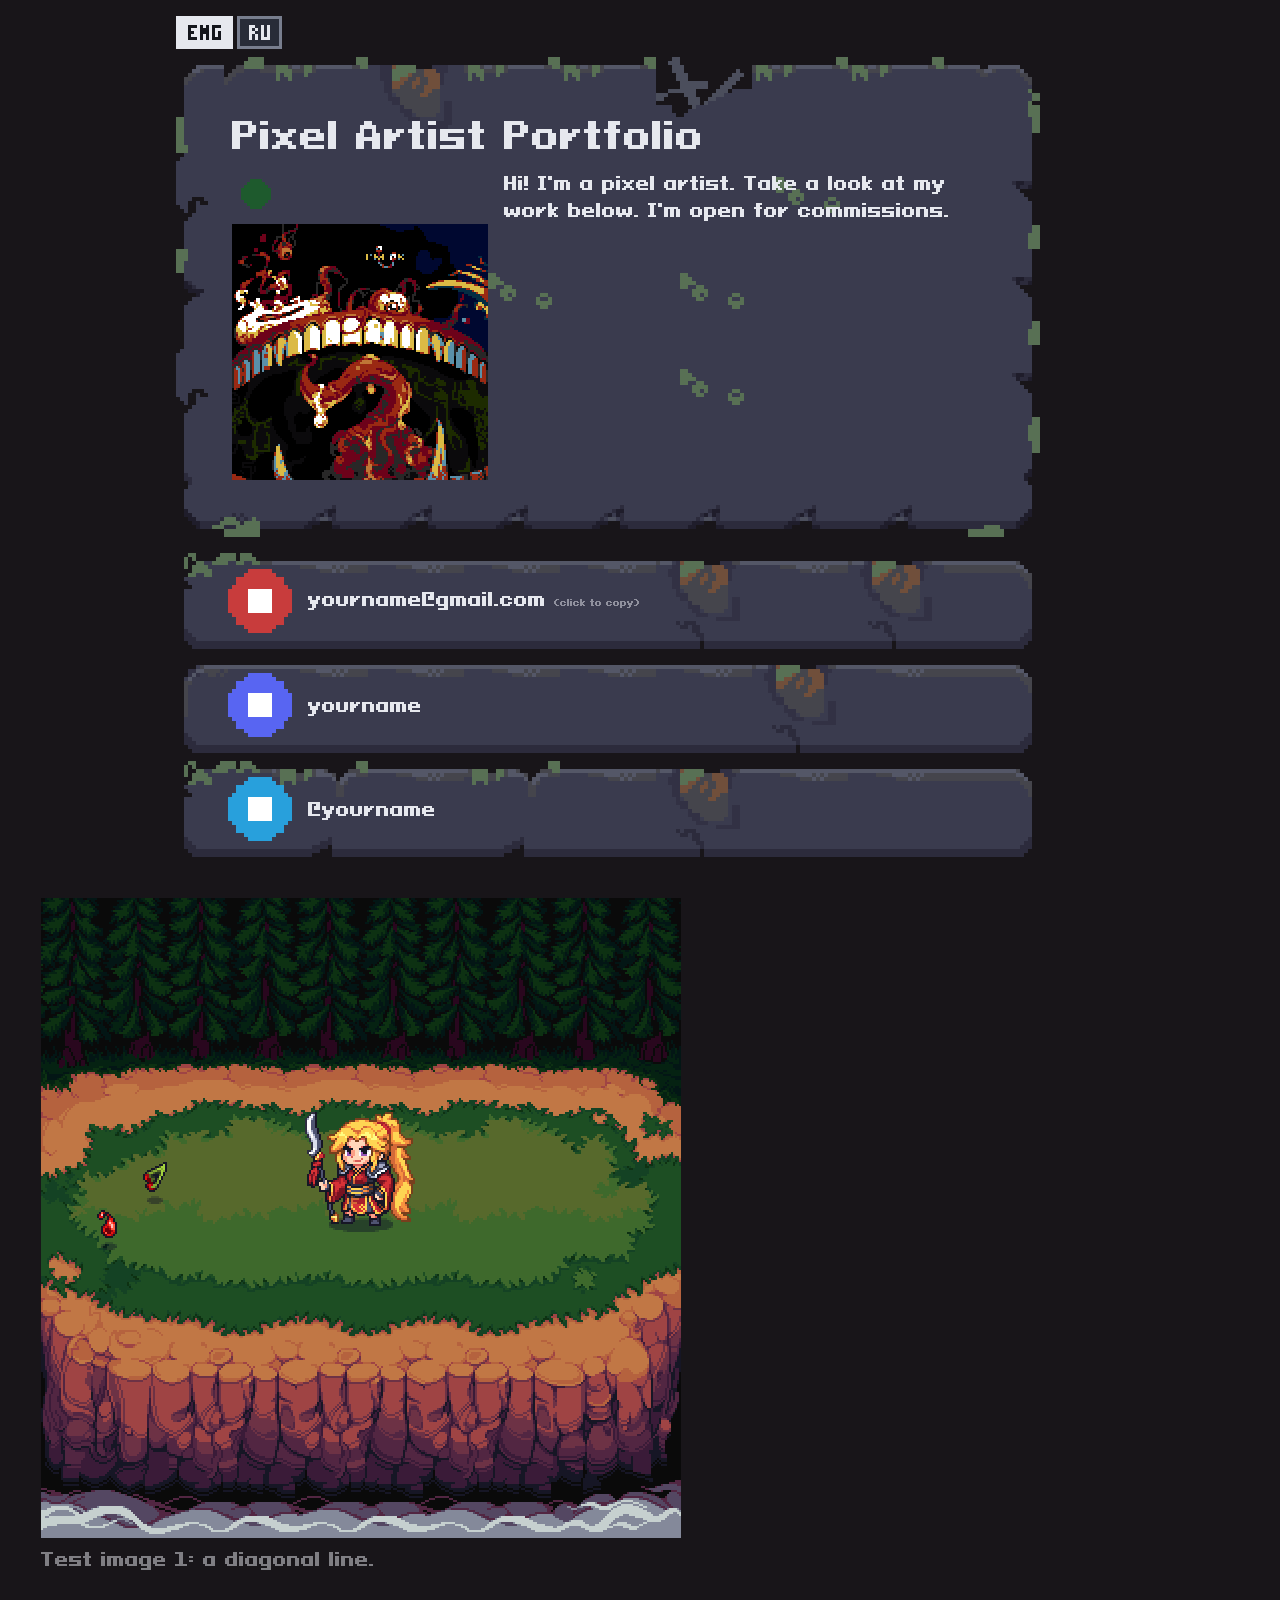
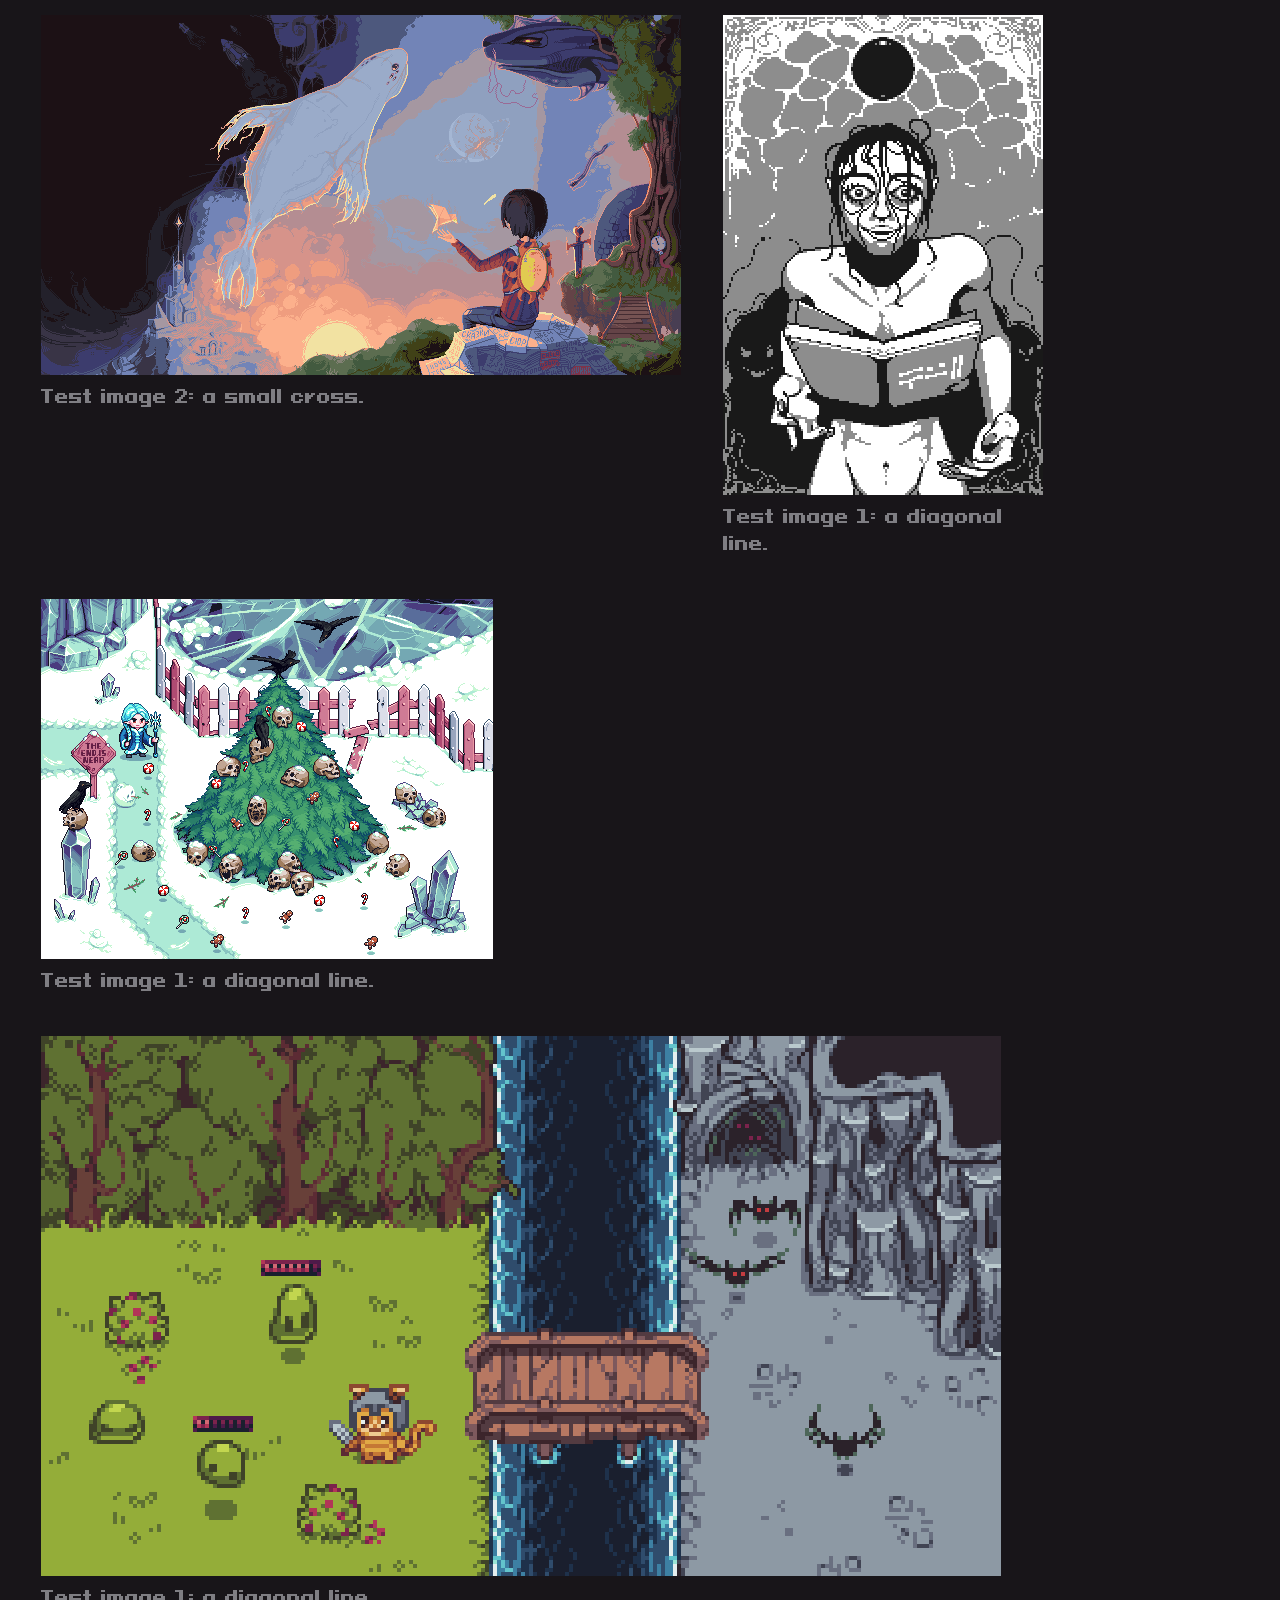
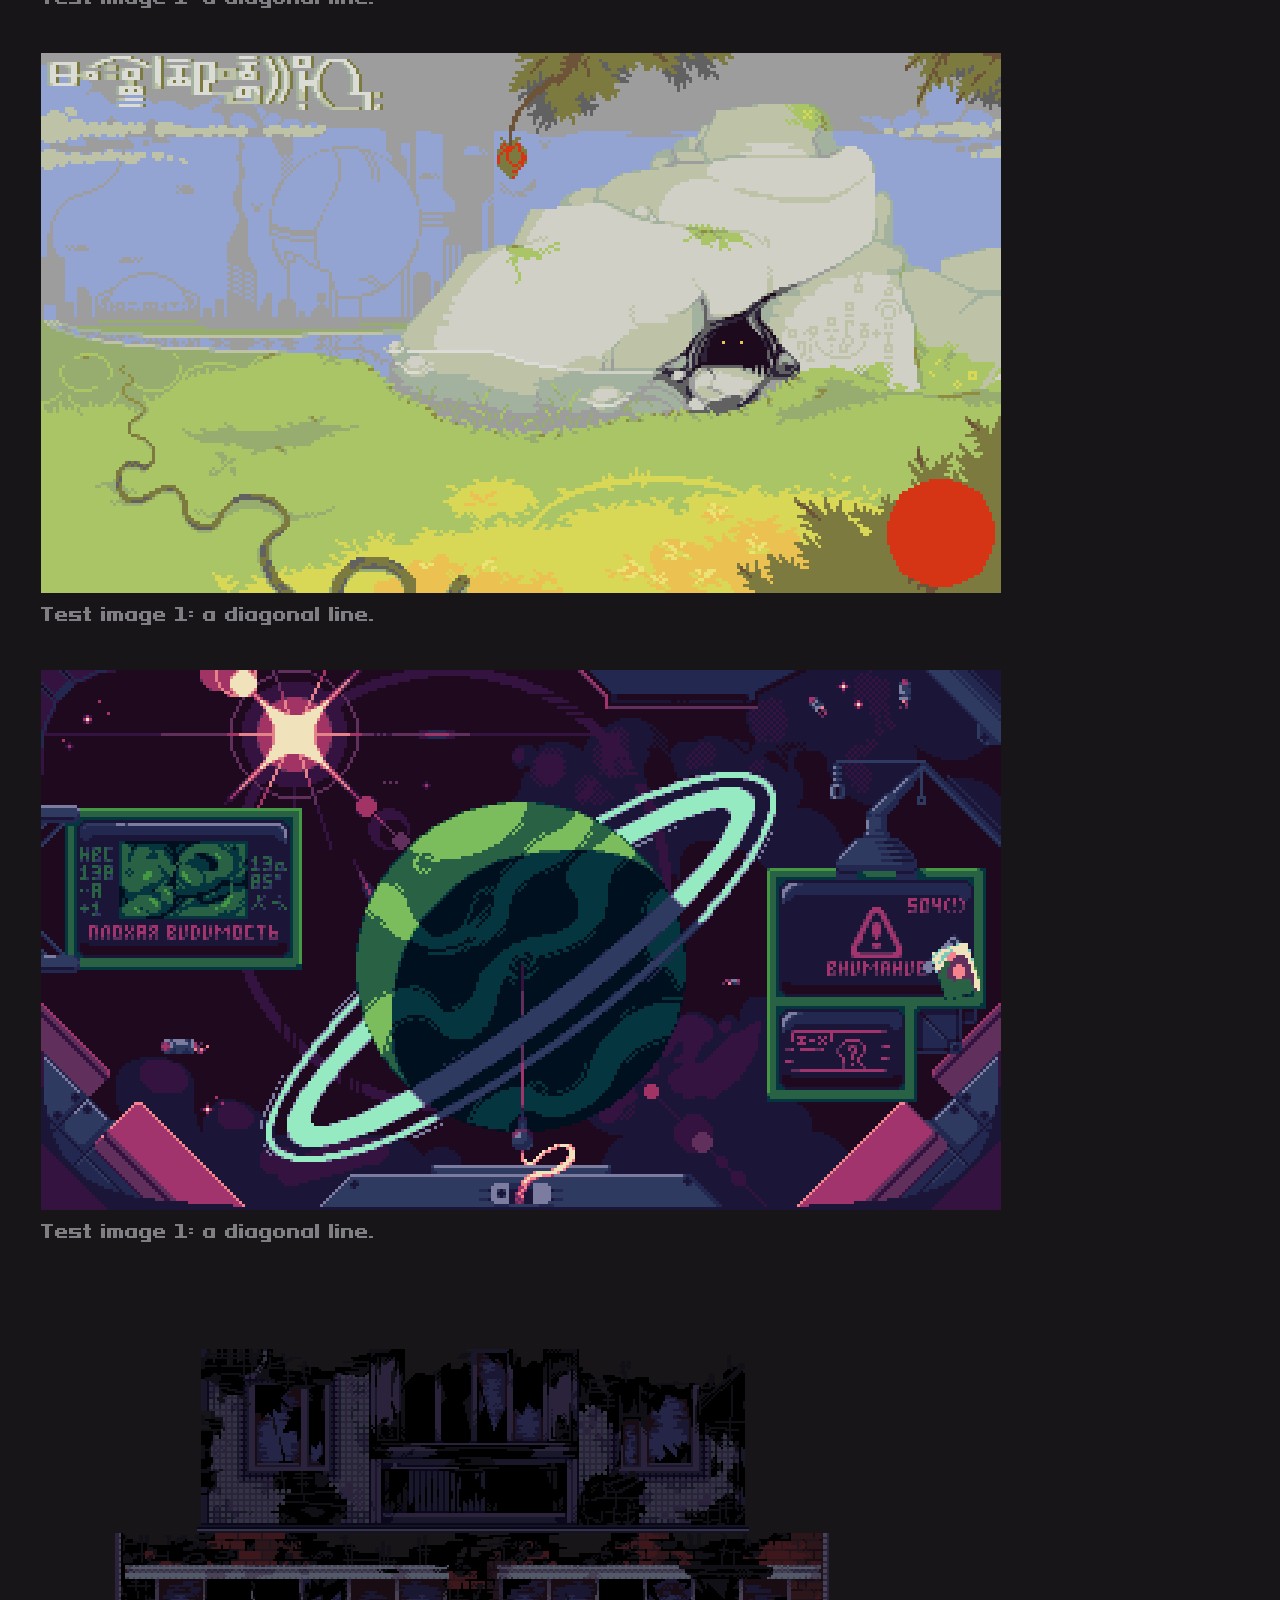
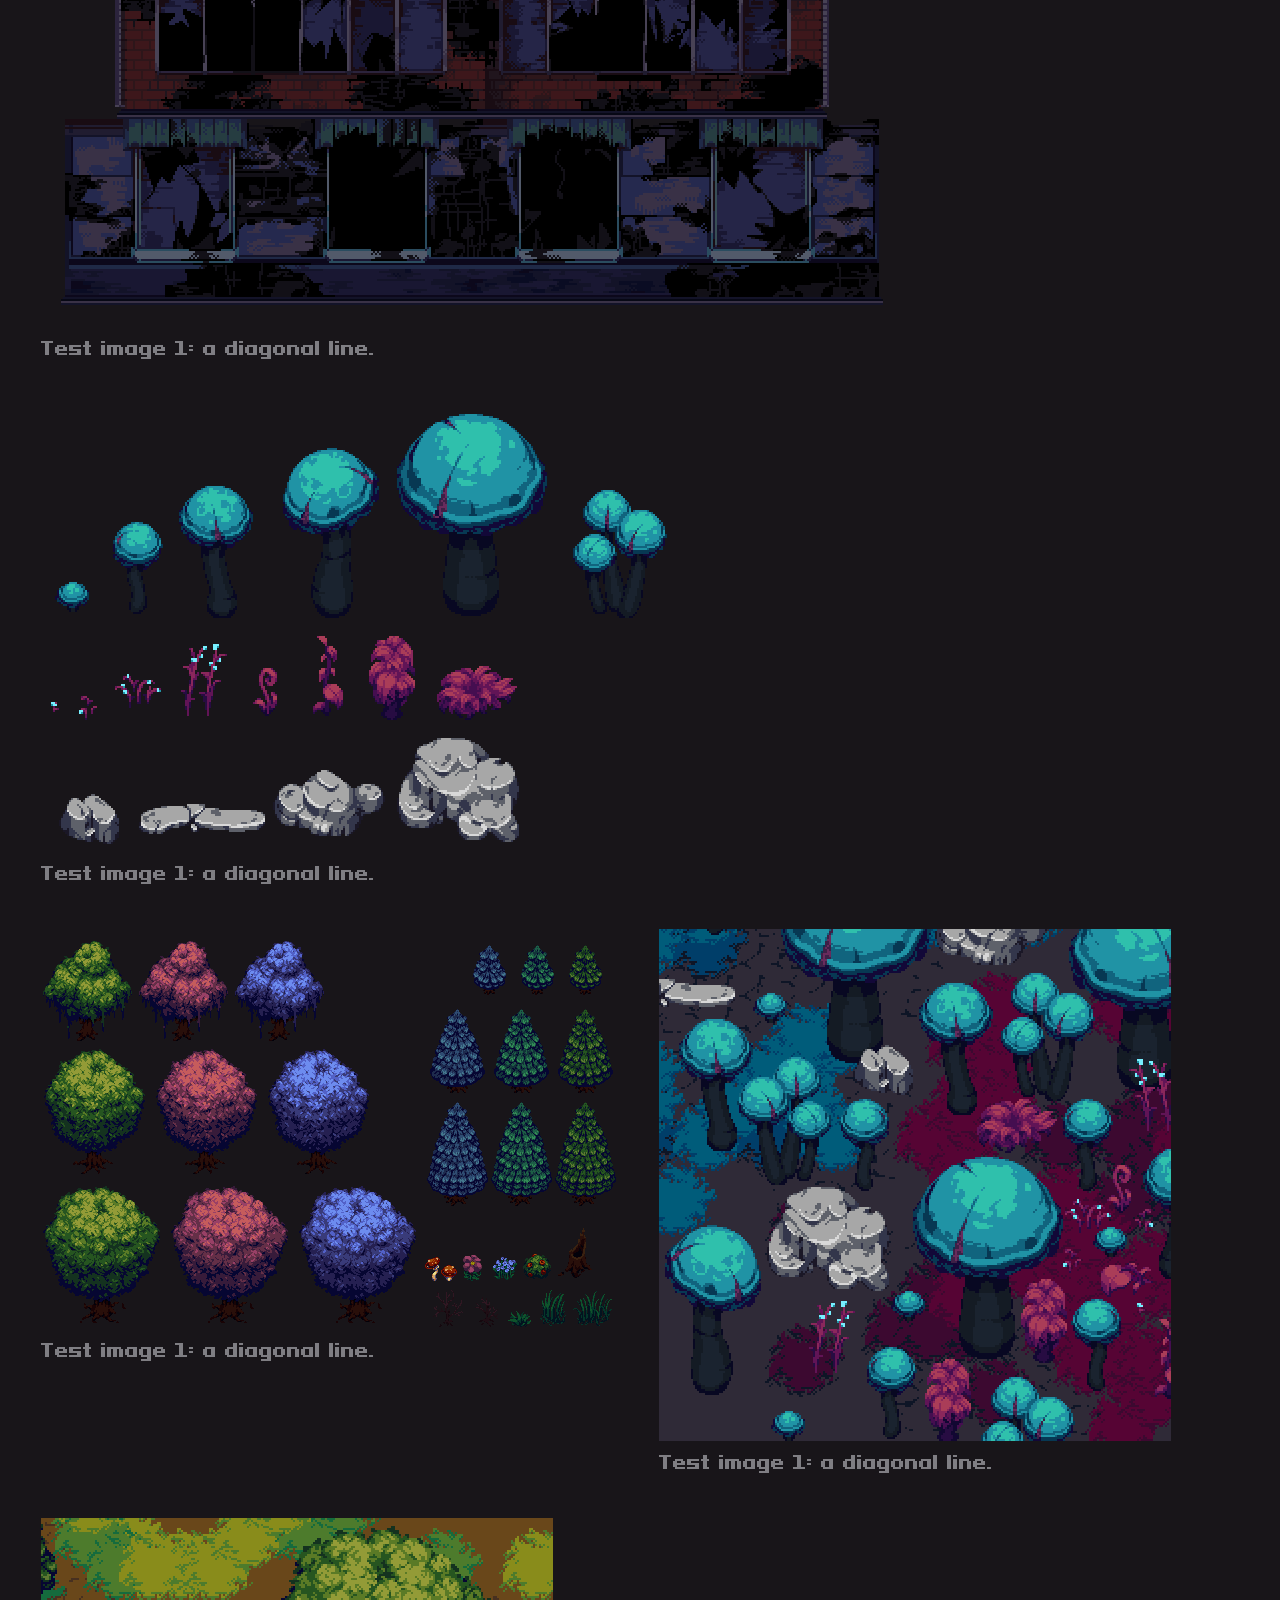
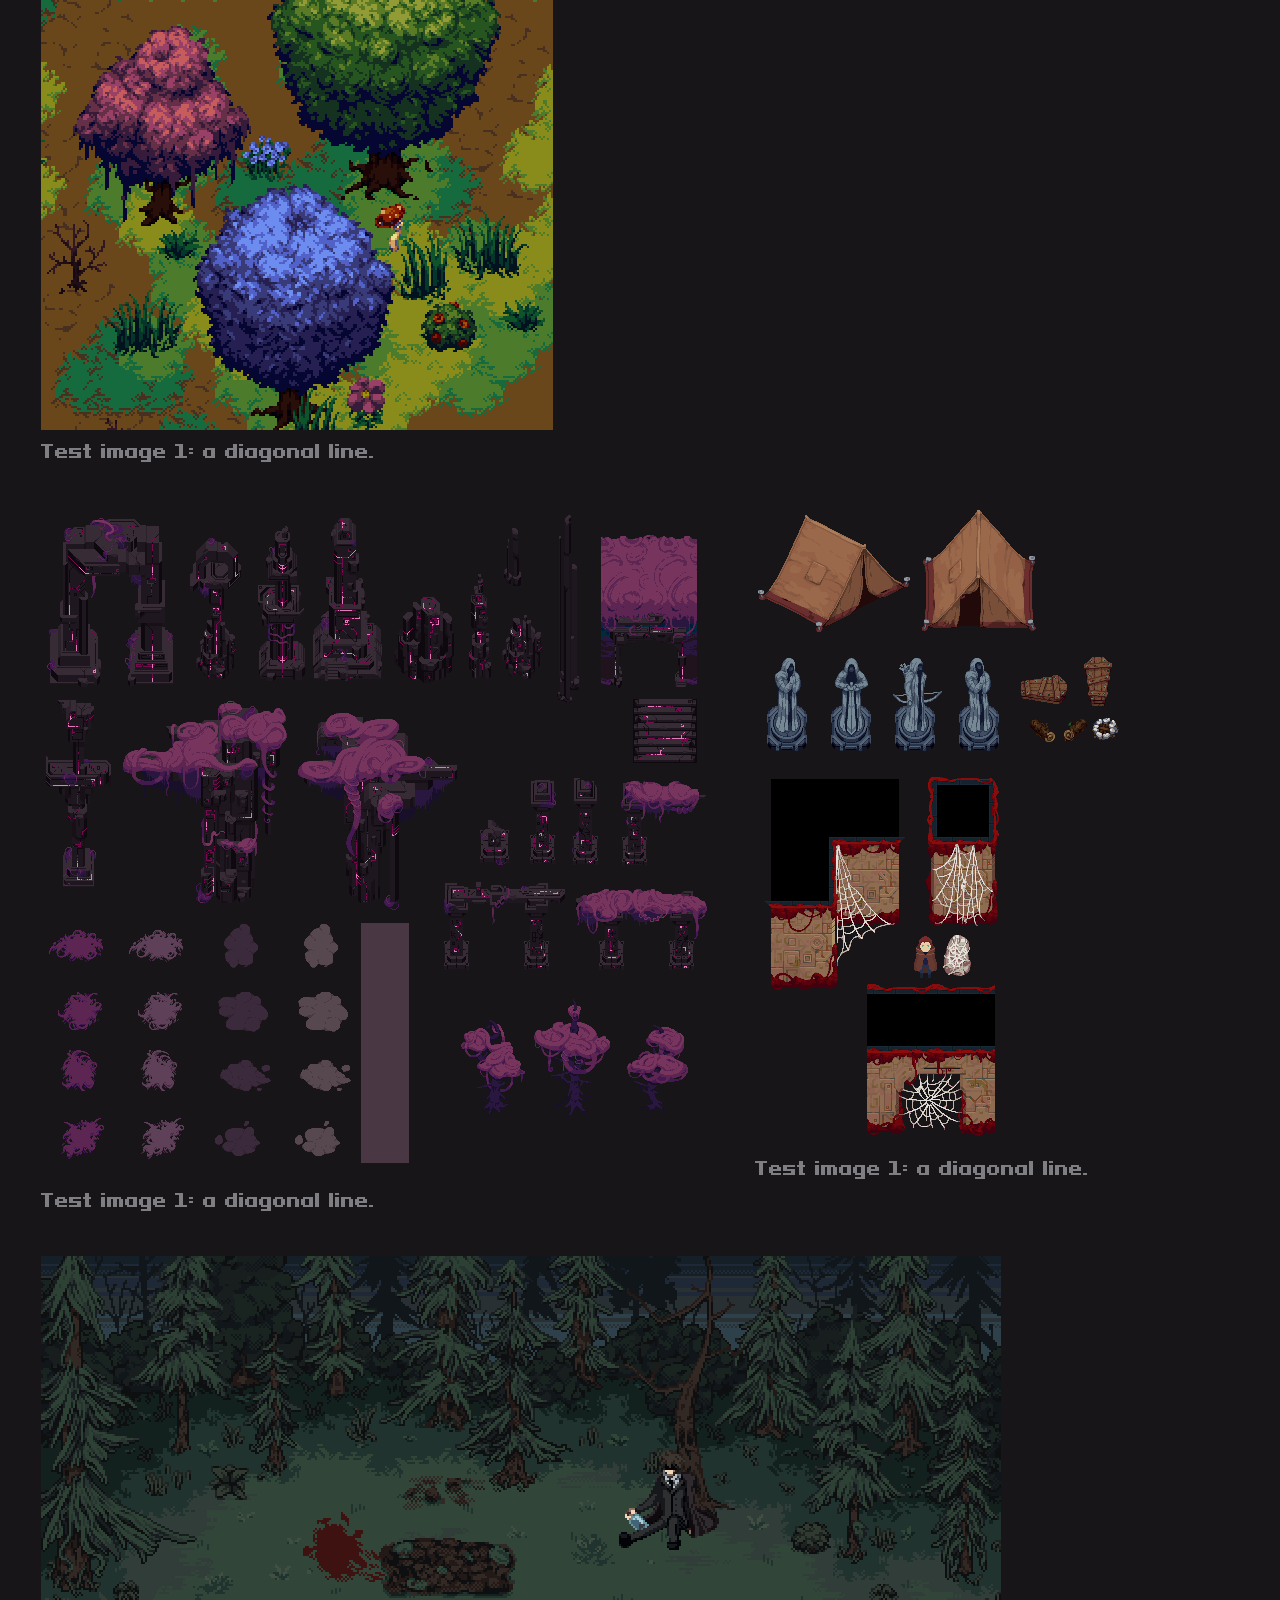
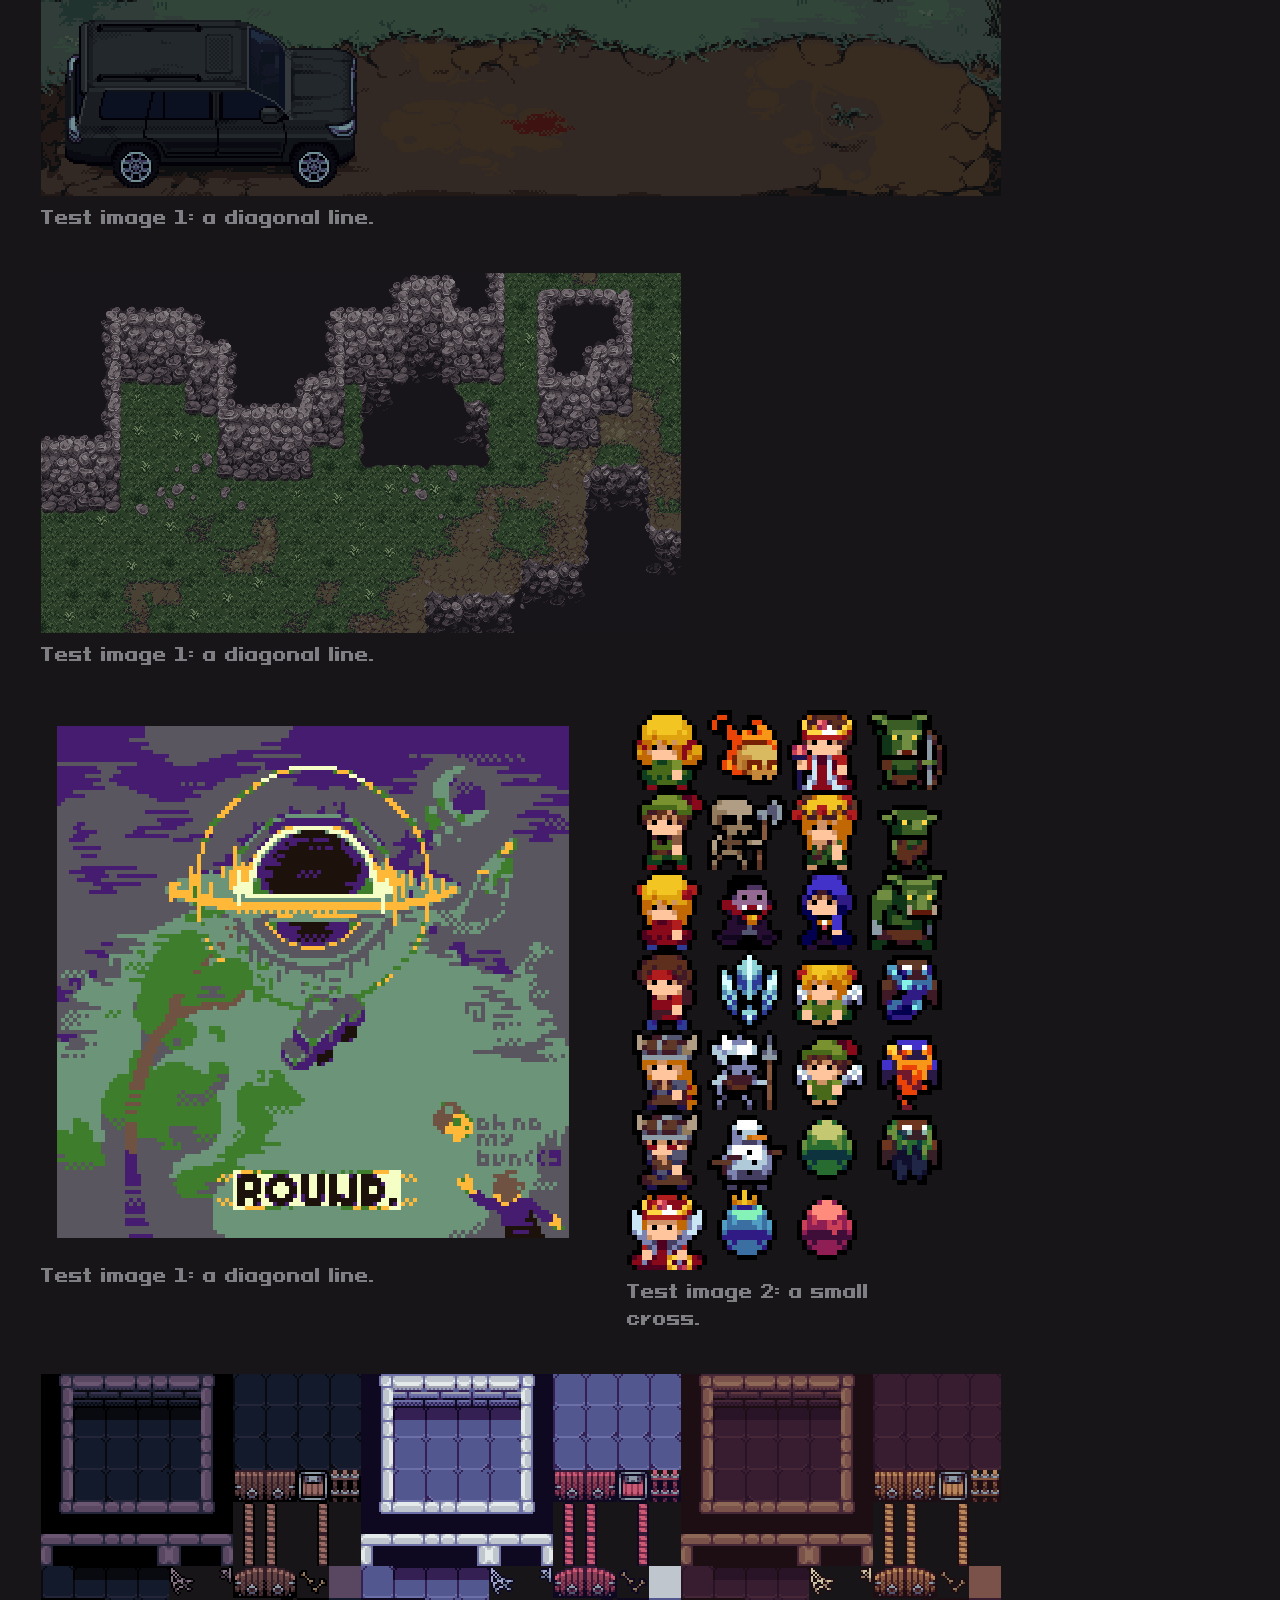
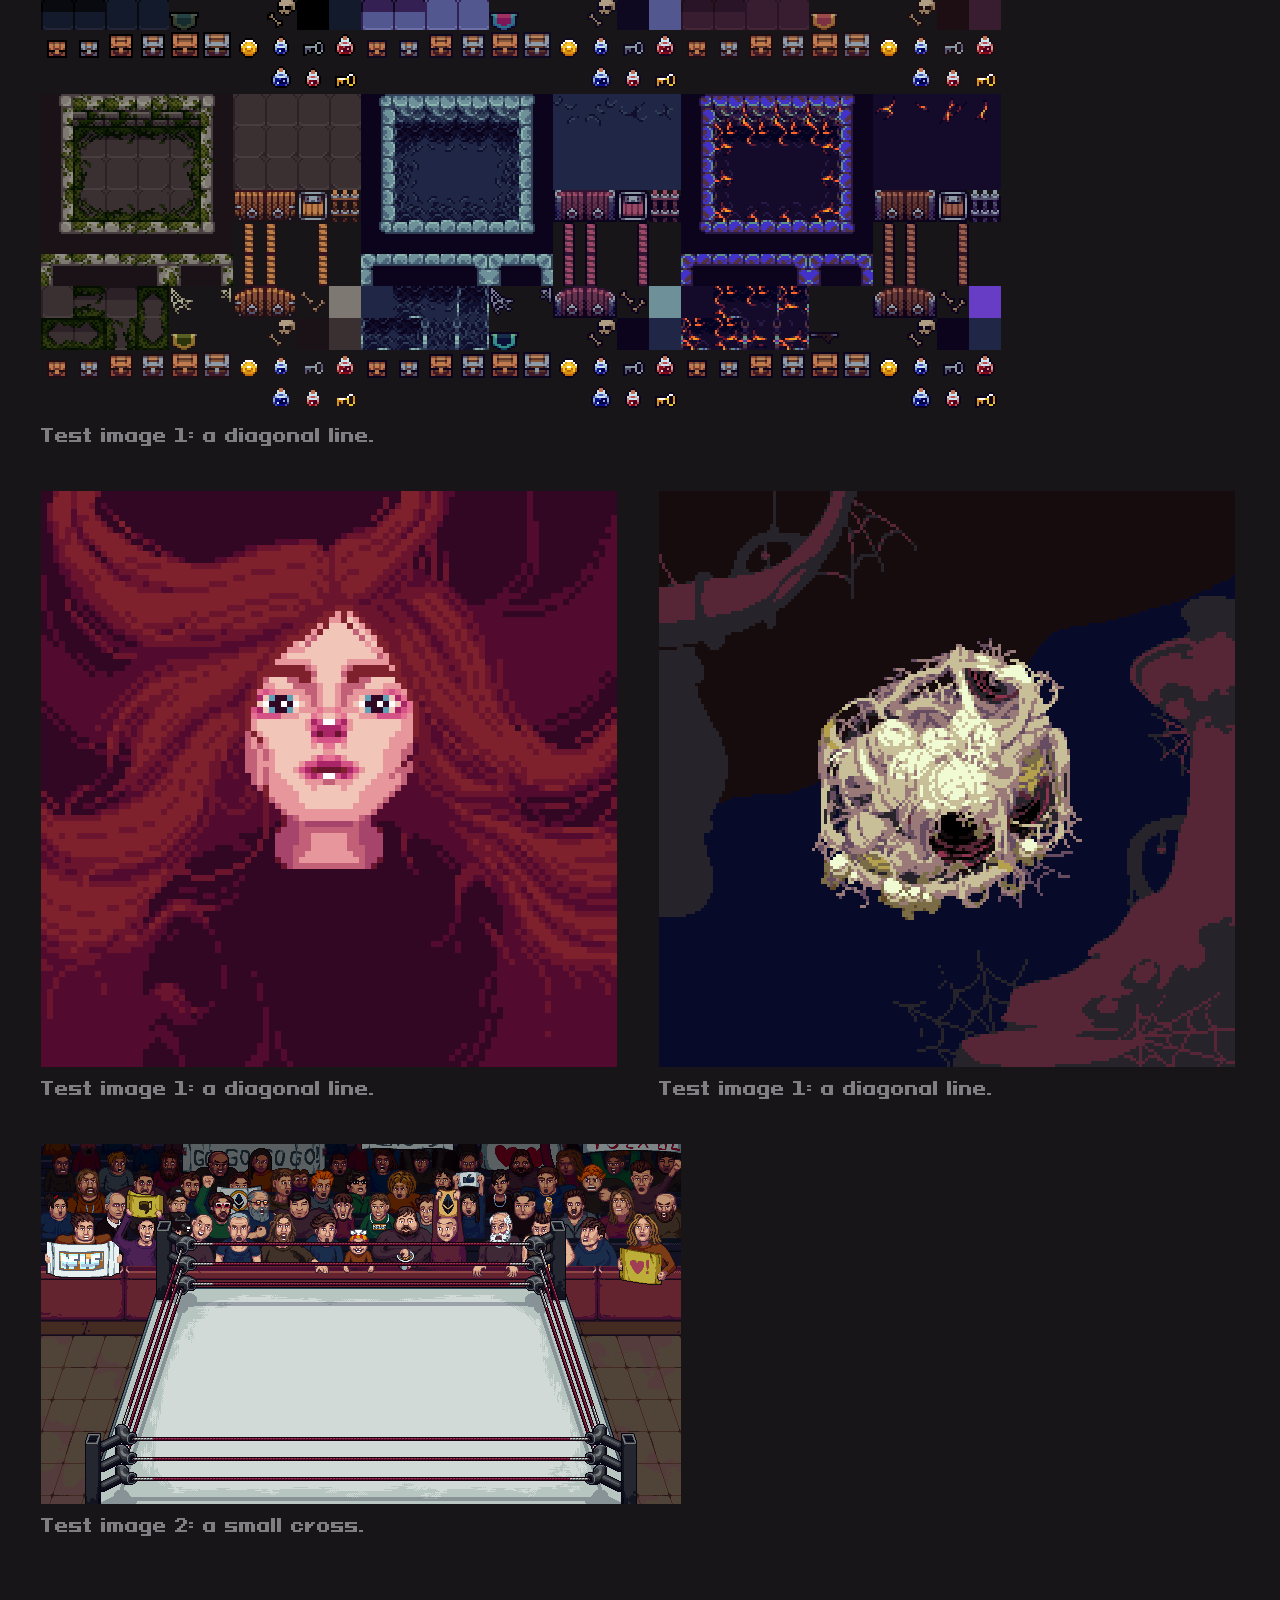
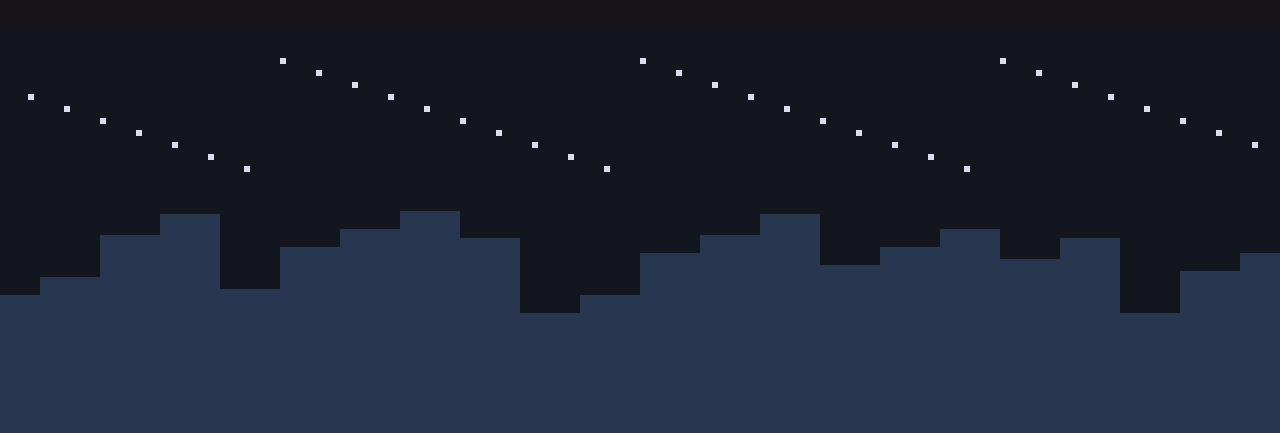
==== index.html @ ee86ec90 "Add files via upload" ====
<!DOCTYPE html>
<html lang="en">
<head>
<meta charset="utf-8">
<meta name="viewport" content="width=device-width, initial-scale=1">
<title>Pixel Art Portfolio</title>
<link rel="stylesheet" href="style.css">
</head>
<body>
<main class="page">
  <div class="lang" id="langBar" role="group" aria-label="Language"></div>

  <section class="welcome" id="welcome">
    <h1 id="welcomeTitle" class="welcome-title"></h1>
    <div class="welcome-body">
      <div class="avatar-col">
        <img id="status" class="px" alt="" data-i18n-title="status">
        <img id="avatar" class="px" alt="Avatar">
      </div>
      <p id="welcomeText" class="bubble"></p>
    </div>
  </section>

  <section id="contacts" class="contacts"></section>
</main>

<div class="gallery-wrap">
  <section id="gallery" class="gallery" data-i18n-label="gallery"></section>
</div>

<div id="footerArt" class="footer-art"><img id="footerImg" class="px" alt=""></div>

<div id="viewer" class="viewer" hidden role="dialog" aria-modal="true">
  <div class="viewer-bar"><div class="zoom" id="zoomBox"><div id="slider" class="slider" role="slider" tabindex="0" aria-valuemin="1" aria-valuemax="10" aria-valuenow="1"></div><span id="zoomVal">1x</span></div><button type="button" id="viewerClose" class="pbtn"><img class="px" alt=""></button></div>
  <div id="viewerRow" class="viewer-row">
    <button type="button" id="prevBtn" class="pbtn nav"><img class="px" alt=""></button>
    <div id="viewerStage" class="viewer-stage"><img id="viewerImg" class="px" alt="" draggable="false"></div>
    <button type="button" id="nextBtn" class="pbtn nav"><img class="px" alt=""></button>
  </div>
  <div id="viewerCaption" class="viewer-caption"></div>
</div>

<script src="config.js"></script>
<script src="script.js"></script>
</body>
</html>
---- style.css ----
/* ============ ШРИФТ ============ */
@font-face { font-family:"PixeloidSans"; src:url("assets/fonts/PixeloidSans-Bold.woff2") format("woff2"); font-display:swap; }

/* ============ ШРИФТЫ ============
   У каждого места свои переменные: --ff-* (шрифт) и --fs-* (размер).
   Pixeloid Sans нарисован на сетке 9 px, поэтому ВСЕ размеры кратны 9 (9, 18, 27, 36...).
   --lh-* - высота строки, тоже целое число пикселей: так текст не попадает на полпикселя. */
:root {
  --ff-title:   "PixeloidSans", monospace;  --fs-title:   36px;  --lh-title:   45px;  /* заголовок */
  --ff-welcome: "PixeloidSans", monospace;  --fs-welcome: 18px;  --lh-welcome: 27px;  /* текст приветствия */
  --ff-contact: "PixeloidSans", monospace;  --fs-contact: 18px;  --lh-contact: 28px;  /* адреса и ники */
  --ff-hint:    "PixeloidSans", monospace;  --fs-hint:    9px;                         /* (click to copy) */
  --ff-toast:   "PixeloidSans", monospace;  --fs-toast:   18px;  --lh-toast:   28px;  /* Copied! */
  --ff-desc:    "PixeloidSans", monospace;  --fs-desc:    18px;  --lh-desc:    27px;  /* описания в галерее */
  --ff-caption: "PixeloidSans", monospace;  --fs-caption: 18px;  --lh-caption: 27px;  /* описание в просмотре */
  --ff-zoom:    "PixeloidSans", monospace;  --fs-zoom:    18px;  --lh-zoom:    27px;  /* подпись 3x у ползунка */
}
@media (max-width:480px) { :root { --fs-title:27px; --lh-title:36px; } }  /* размеры для телефонов */

:root { --bg:#181519; --panel:#1d2029; --line:#3a3f4d; --text:#e6e8ee; --dim:rgba(230,232,238,.5); --accent:#7fd18b; }
* { box-sizing:border-box; border-radius:0; }
html, body { margin:0; background:var(--bg); color:var(--text); overflow-x:hidden; }
body { font-family:"PixeloidSans", monospace; line-height:27px; -webkit-font-smoothing:none; font-smooth:never; text-rendering:optimizeSpeed; font-kerning:none; font-variant-ligatures:none; font-synthesis:none; }
.px { image-rendering:pixelated; image-rendering:crisp-edges; image-rendering:pixelated; display:block; max-width:none; }
.page { max-width:960px; margin:0 auto; padding:16px; }

.lang { display:flex; gap:4px; margin-bottom:8px; }
.btn { background:var(--panel); color:var(--text); border:1px solid var(--line); padding:4px 10px; font:inherit; font-size:13px; cursor:pointer; }
.btn:hover { border-color:var(--text); }

.framed { position:relative; isolation:isolate; }
.framed:not(.frame-ready) { background:var(--panel); border:1px solid var(--line); }
.frame-canvas { position:absolute; left:0; top:0; z-index:-1; pointer-events:none; }
.welcome { padding:24px; }
.welcome-title { margin:0 0 12px; font-family:var(--ff-title); font-size:var(--fs-title); line-height:var(--lh-title); font-weight:normal; overflow-wrap:anywhere; }
.welcome-title:empty { display:none; }
.welcome-body { display:flex; gap:16px; align-items:flex-start; }
.avatar-col { flex:none; display:flex; flex-direction:column; gap:6px; }
.bubble { margin:0; min-width:0; overflow-wrap:anywhere; font-family:var(--ff-welcome); font-size:var(--fs-welcome); line-height:var(--lh-welcome); }

.contacts { display:flex; flex-direction:column; gap:8px; margin:16px 0; }
.contact { position:relative; display:flex; align-items:center; gap:16px; padding:16px; color:var(--text); text-decoration:none; cursor:pointer; min-width:0; }
.contact:hover > .frame-canvas { filter:brightness(1.25); }
.contact:active > .frame-canvas { filter:brightness(.8); }
.contact:focus-visible { outline:1px solid var(--text); outline-offset:2px; }
.contact .label { font-family:var(--ff-contact); font-size:var(--fs-contact); line-height:var(--lh-contact); min-width:0; overflow-wrap:anywhere; user-select:text; -webkit-user-select:text; }
.contact .hint { color:var(--dim); font-family:var(--ff-hint); font-size:var(--fs-hint); display:inline-block; white-space:nowrap; }
.contact .toast { position:absolute; right:16px; top:0; bottom:0; align-items:center; color:var(--accent); font-family:var(--ff-toast); font-size:var(--fs-toast); line-height:var(--lh-toast); display:none; pointer-events:none; }
.contact .toast.show { display:flex; }

.gallery-wrap { padding:0 32px 32px; }
.gallery { display:flex; flex-wrap:wrap; gap:24px; align-items:flex-start; }
.work { background:none; border:1px solid transparent; padding:8px; color:var(--text); font:inherit; text-align:left; cursor:pointer; }
.work:hover, .work:focus-visible { border-color:var(--text); outline:none; }
.work .desc { font-family:var(--ff-desc); font-size:var(--fs-desc); line-height:var(--lh-desc); color:var(--dim); margin-top:8px; overflow-wrap:anywhere; }

.footer-art { margin-top:48px; overflow:hidden; line-height:0; }
.footer-art img { position:relative; }

.viewer { position:fixed; inset:0; z-index:10; display:flex; flex-direction:column; background:rgba(10,11,14,.8); }
.viewer[hidden] { display:none; }
.viewer-bar { flex:none; padding:8px 16px; display:flex; justify-content:flex-end; }
.viewer-stage { flex:1; min-height:0; overflow:auto; display:flex; padding:8px; }
.viewer-stage img { margin:auto; flex:none; }
.viewer-caption { flex:none; padding:12px 16px 16px; text-align:center; font-family:var(--ff-caption); font-size:var(--fs-caption); line-height:var(--lh-caption); max-height:30vh; overflow:auto; }

@media (max-width:480px) { .welcome-body { gap:12px; } .page { padding:12px; } .gallery-wrap { padding:0 12px 12px; } .contact { gap:12px; } }

/* --- Этап 2 --- */
.viewer-bar { justify-content:space-between; align-items:center; gap:12px; }
.zoom { display:flex; align-items:center; gap:10px; transition:opacity .4s; }
.zoom span { min-width:3ch; font-family:var(--ff-zoom); font-size:var(--fs-zoom); line-height:var(--lh-zoom); }
.viewer-caption { transition:opacity .4s; }
.viewer.idle .zoom, .viewer.idle .viewer-caption { opacity:0; pointer-events:none; }
.viewer.idle { cursor:none; }
.viewer-stage.pannable { cursor:grab; }
.viewer-stage.dragging { cursor:grabbing; }
.contact .toast.show { animation:rise 3s ease-out forwards; }
@keyframes rise { 0% { opacity:0; transform:translateY(8px); } 10% { opacity:1; } 70% { opacity:1; } 100% { opacity:0; transform:translateY(-24px); } }
@media (prefers-reduced-motion:reduce) { .contact .toast.show { animation:none; } }

/* --- Этап 3: PNG-кнопки, ползунок, стрелки --- */
.pbtn { background:none; border:0; padding:0; margin:0; line-height:0; cursor:pointer; flex:none; }
.pbtn:focus-visible, .slider:focus-visible { outline:1px solid var(--text); outline-offset:2px; }
.slider { position:relative; flex:none; touch-action:none; cursor:pointer; user-select:none; -webkit-user-select:none; }
.s-track, .s-fill { position:absolute; left:0; background-repeat:repeat-x; background-position:0 0; image-rendering:pixelated; }
.s-thumb { position:absolute; pointer-events:none; }
.viewer-row { flex:1; min-height:0; display:flex; align-items:stretch; }
.viewer-row .viewer-stage { flex:1; min-width:0; }
.nav { align-self:center; margin:0 4px; transition:opacity .4s; }
.viewer.idle .nav { opacity:0; pointer-events:none; }

/* --- Этап 4 --- */
.viewer-stage img { -webkit-user-drag:none; user-select:none; -webkit-user-select:none; }
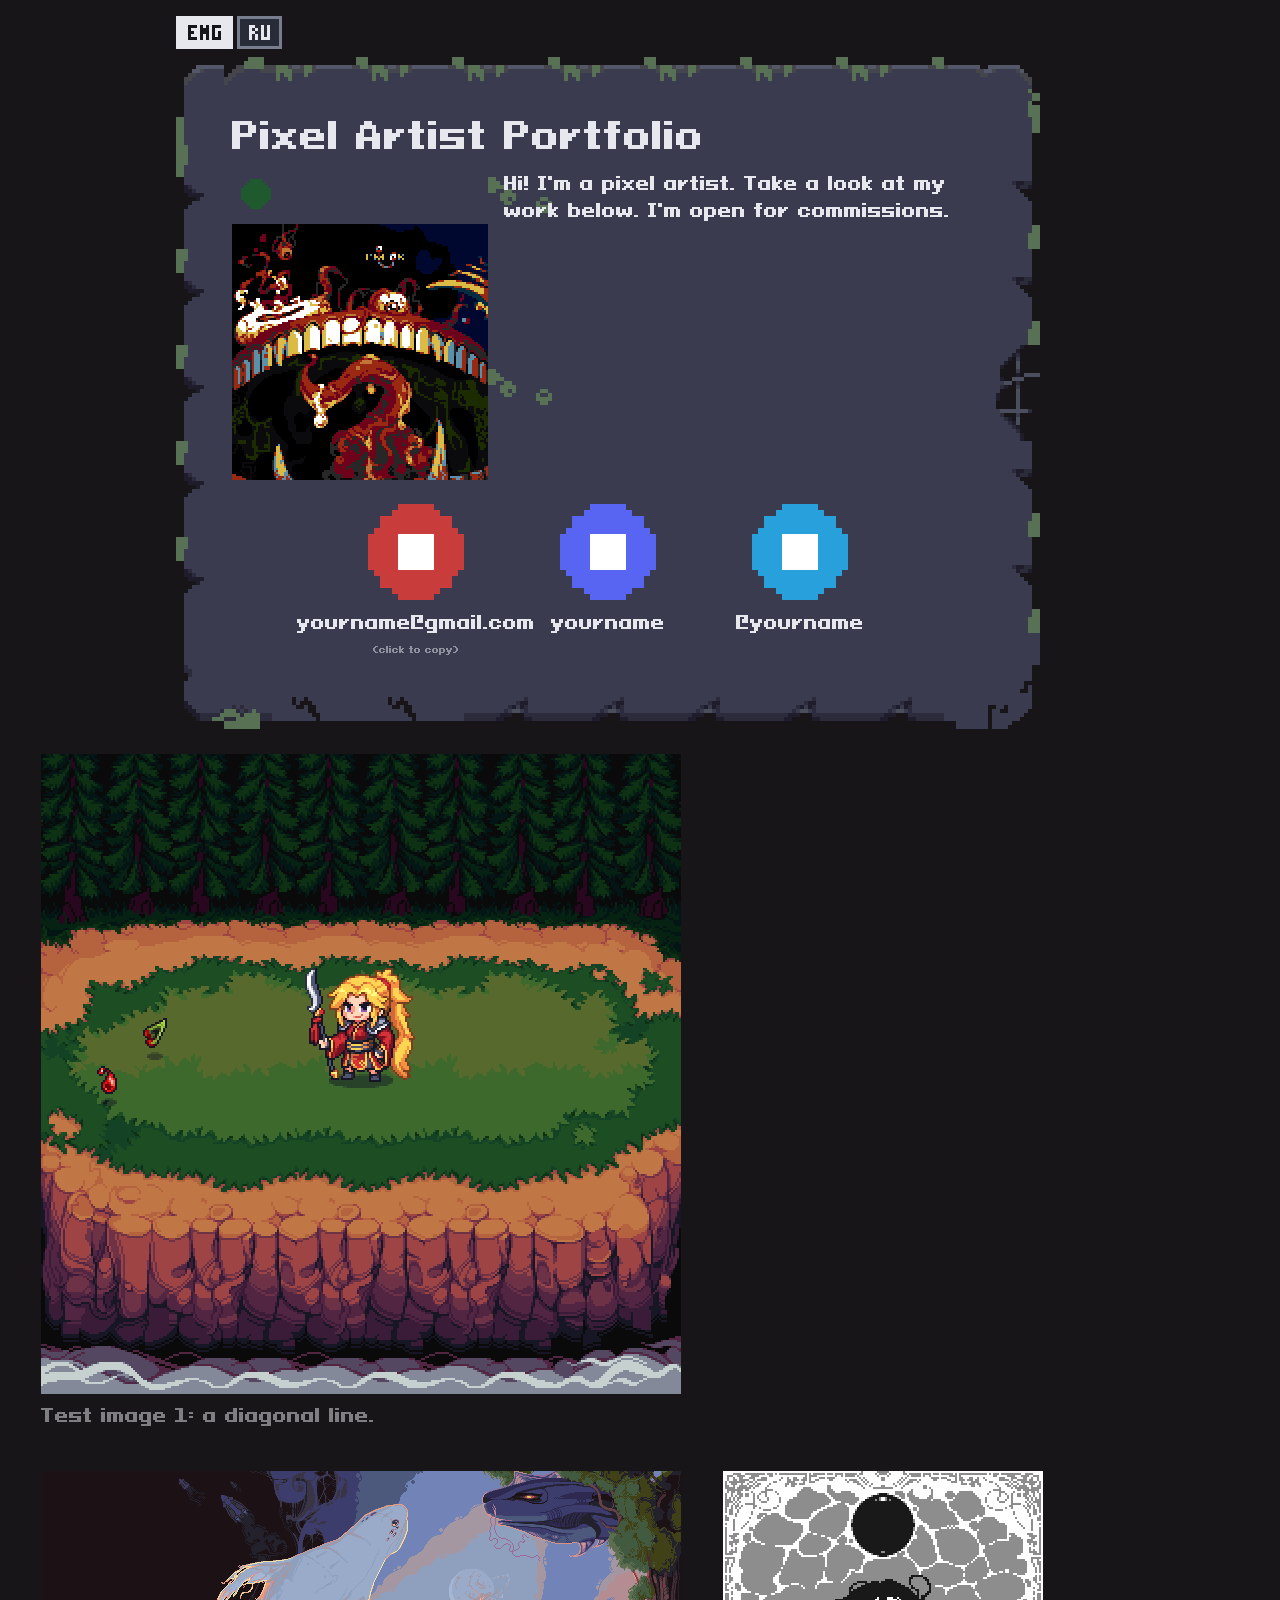
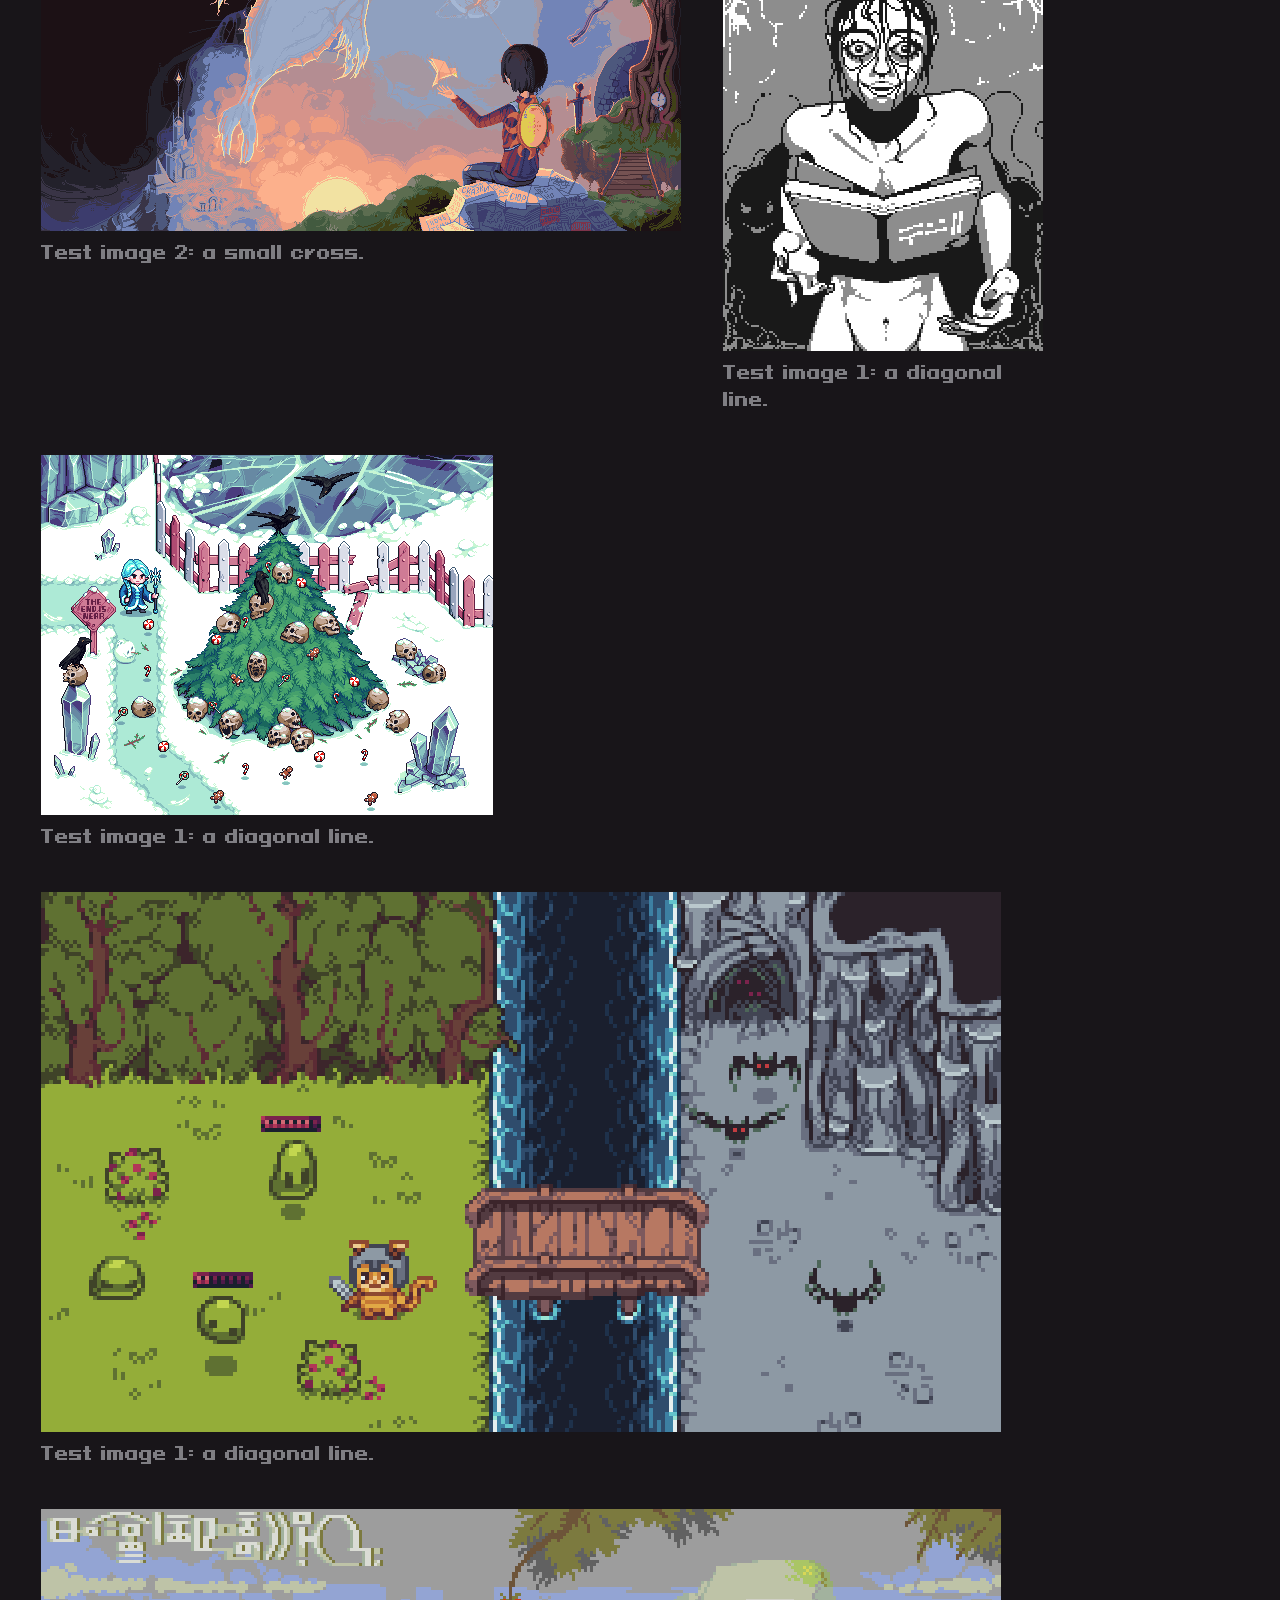
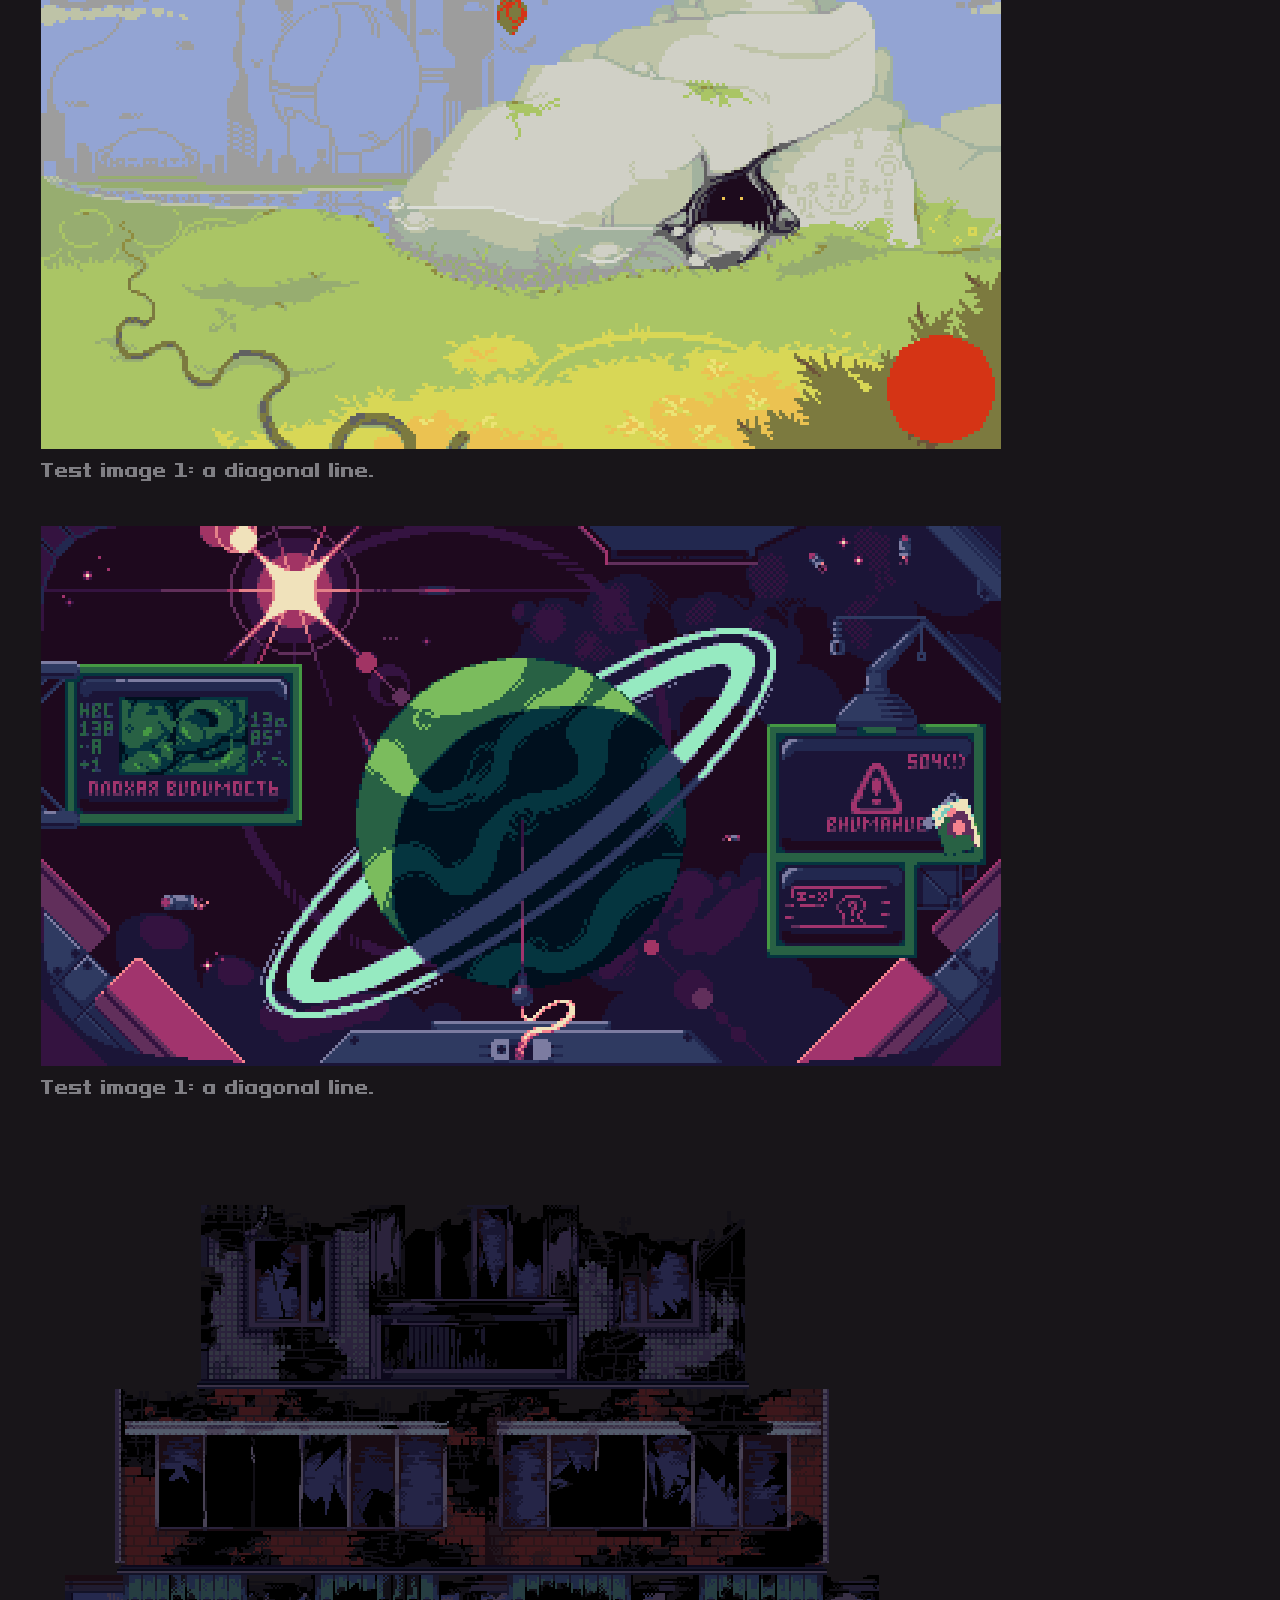
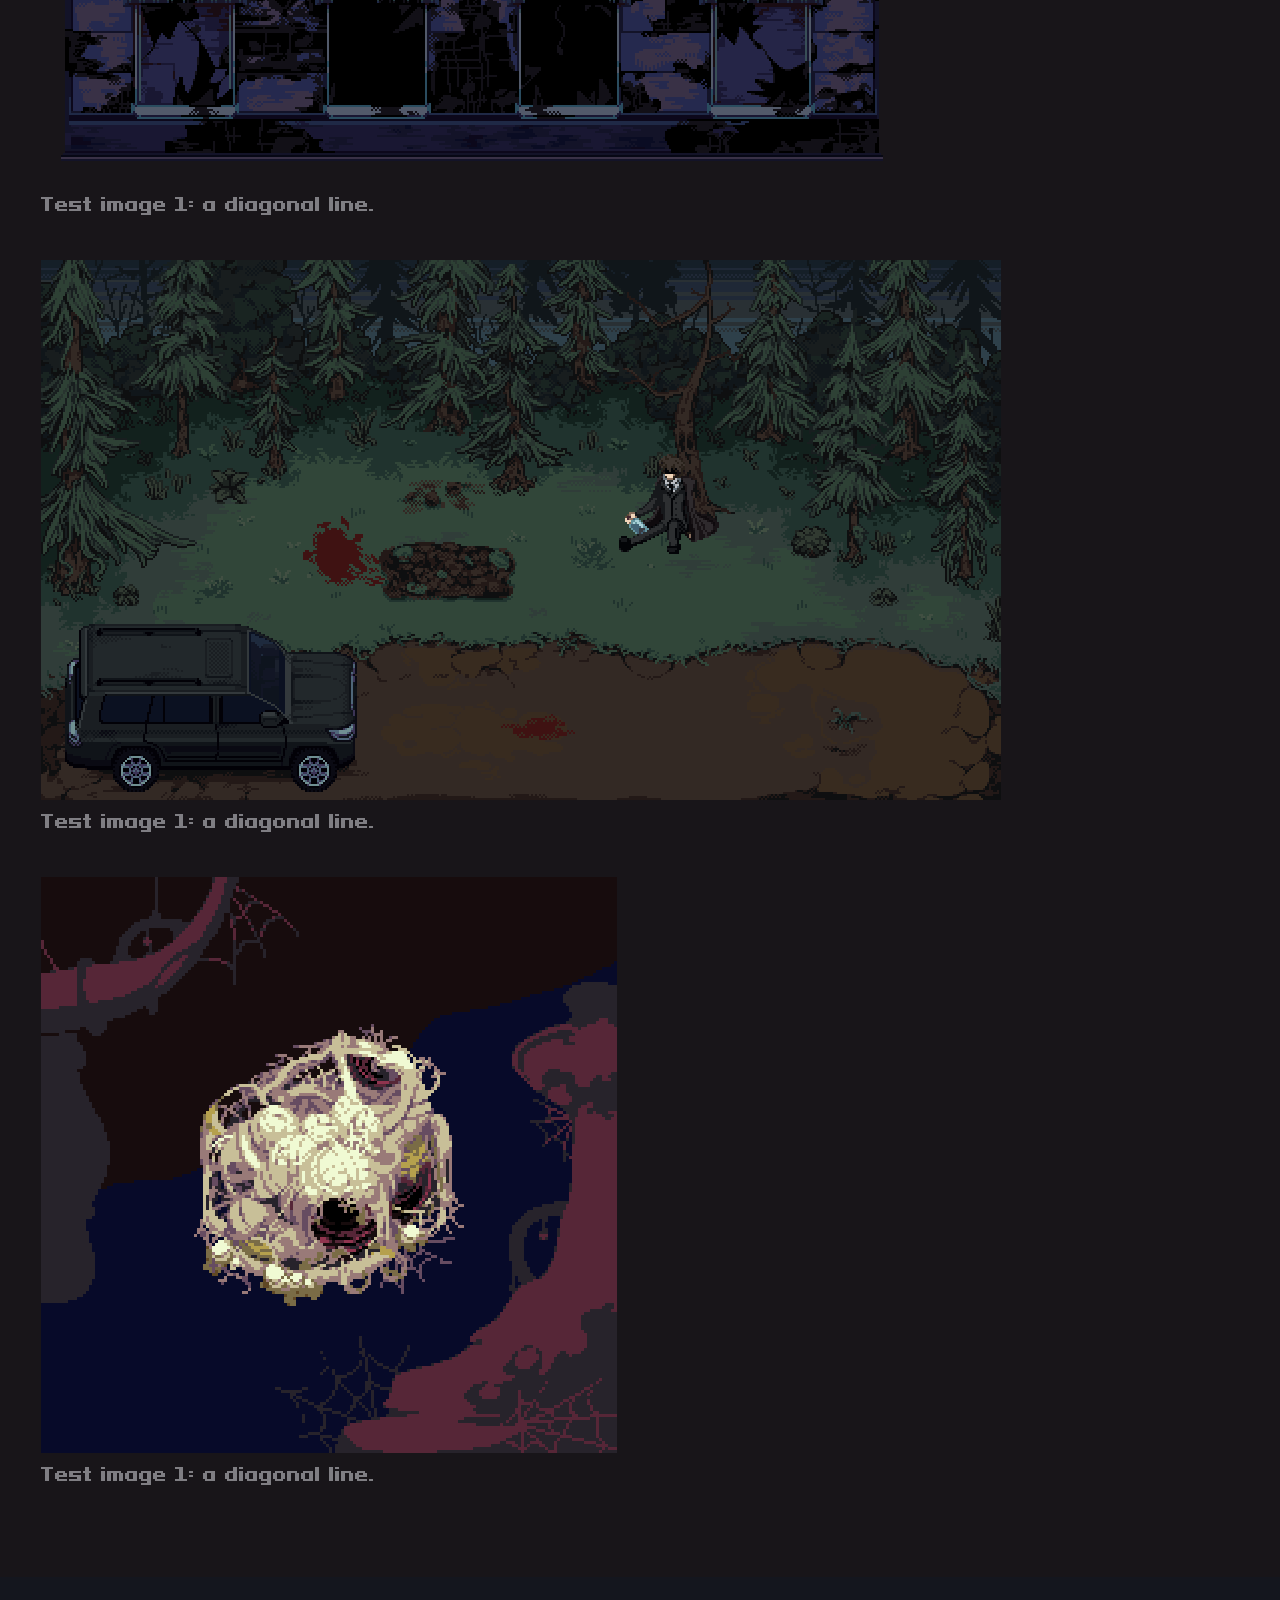
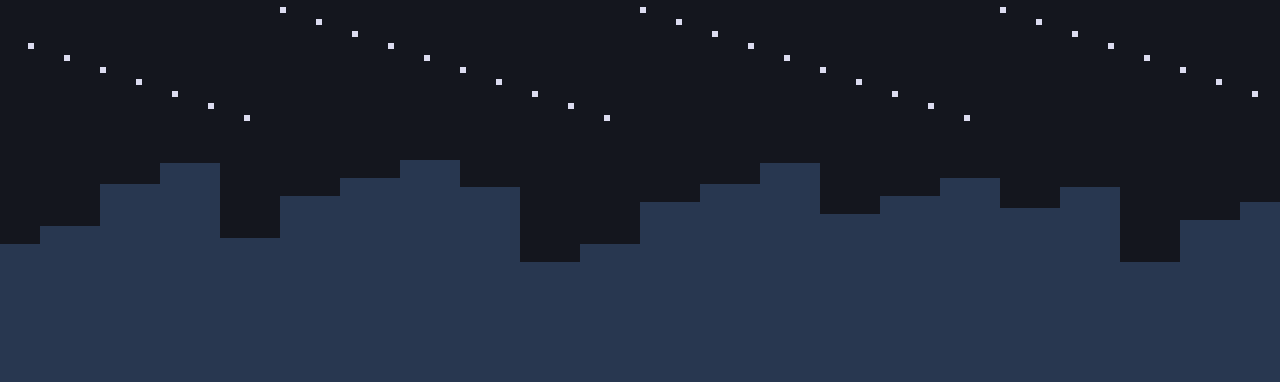
==== commit 4245d6b8: "fwse" ====
--- a/index.html
+++ b/index.html
@@ -19,9 +19,9 @@
       </div>
       <p id="welcomeText" class="bubble"></p>
     </div>
+    <section id="contacts" class="contacts"></section>
   </section>
 
-  <section id="contacts" class="contacts"></section>
 </main>
 
 <div class="gallery-wrap">
--- a/style.css
+++ b/style.css
@@ -32,27 +32,28 @@
 .framed:not(.frame-ready) { background:var(--panel); border:1px solid var(--line); }
 .frame-canvas { position:absolute; left:0; top:0; z-index:-1; pointer-events:none; }
 .welcome { padding:24px; }
-.welcome-title { margin:0 0 12px; font-family:var(--ff-title); font-size:var(--fs-title); line-height:var(--lh-title); font-weight:normal; overflow-wrap:anywhere; }
+.welcome-title { margin:0 0 12px; font-family:var(--ff-title); font-size:var(--fs-title-px, var(--fs-title)); line-height:var(--lh-title-px, var(--lh-title)); font-weight:normal; overflow-wrap:anywhere; }
 .welcome-title:empty { display:none; }
-.welcome-body { display:flex; gap:16px; align-items:flex-start; }
+.welcome-body { display:flex; flex-wrap:wrap; gap:16px; align-items:flex-start; }
 .avatar-col { flex:none; display:flex; flex-direction:column; gap:6px; }
-.bubble { margin:0; min-width:0; overflow-wrap:anywhere; font-family:var(--ff-welcome); font-size:var(--fs-welcome); line-height:var(--lh-welcome); }
+.bubble { margin:0; flex:1 1 220px; min-width:0; overflow-wrap:anywhere; font-family:var(--ff-welcome); font-size:var(--fs-welcome-px, var(--fs-welcome)); line-height:var(--lh-welcome-px, var(--lh-welcome)); }
 
-.contacts { display:flex; flex-direction:column; gap:8px; margin:16px 0; }
-.contact { position:relative; display:flex; align-items:center; gap:16px; padding:16px; color:var(--text); text-decoration:none; cursor:pointer; min-width:0; }
+.contacts { --contacts-gap:32px; --contacts-gap-compact:8px; display:flex; justify-content:center; gap:var(--contacts-gap); margin:24px 0 0; }
+.contacts.compact { gap:var(--contacts-gap-compact); }
+.contact { flex:none; position:relative; display:flex; flex-direction:column; align-items:center; gap:8px; padding:0; max-width:100%; text-align:center; color:var(--text); text-decoration:none; cursor:pointer; min-width:0; }
 .contact:hover > .frame-canvas { filter:brightness(1.25); }
 .contact:active > .frame-canvas { filter:brightness(.8); }
 .contact:focus-visible { outline:1px solid var(--text); outline-offset:2px; }
-.contact .label { font-family:var(--ff-contact); font-size:var(--fs-contact); line-height:var(--lh-contact); min-width:0; overflow-wrap:anywhere; user-select:text; -webkit-user-select:text; }
-.contact .hint { color:var(--dim); font-family:var(--ff-hint); font-size:var(--fs-hint); display:inline-block; white-space:nowrap; }
-.contact .toast { position:absolute; right:16px; top:0; bottom:0; align-items:center; color:var(--accent); font-family:var(--ff-toast); font-size:var(--fs-toast); line-height:var(--lh-toast); display:none; pointer-events:none; }
+.contact .label { width:0; display:flex; flex-direction:column; align-items:center; text-align:center; white-space:nowrap; font-family:var(--ff-contact); font-size:var(--fs-contact-px, var(--fs-contact)); line-height:var(--lh-contact-px, var(--lh-contact)); user-select:text; -webkit-user-select:text; }
+.contact .hint { color:var(--dim); font-family:var(--ff-hint); font-size:var(--fs-hint-px, var(--fs-hint)); display:block; white-space:nowrap; }
+.contact .toast { position:absolute; left:-60px; right:-60px; top:-32px; justify-content:center; white-space:nowrap; color:var(--accent); font-family:var(--ff-toast); font-size:var(--fs-toast-px, var(--fs-toast)); line-height:var(--lh-toast-px, var(--lh-toast)); display:none; pointer-events:none; }
 .contact .toast.show { display:flex; }
 
 .gallery-wrap { padding:0 32px 32px; }
 .gallery { display:flex; flex-wrap:wrap; gap:24px; align-items:flex-start; }
 .work { background:none; border:1px solid transparent; padding:8px; color:var(--text); font:inherit; text-align:left; cursor:pointer; }
 .work:hover, .work:focus-visible { border-color:var(--text); outline:none; }
-.work .desc { font-family:var(--ff-desc); font-size:var(--fs-desc); line-height:var(--lh-desc); color:var(--dim); margin-top:8px; overflow-wrap:anywhere; }
+.work .desc { font-family:var(--ff-desc); font-size:var(--fs-desc-px, var(--fs-desc)); line-height:var(--lh-desc-px, var(--lh-desc)); color:var(--dim); margin-top:8px; overflow-wrap:anywhere; }
 
 .footer-art { margin-top:48px; overflow:hidden; line-height:0; }
 .footer-art img { position:relative; }
@@ -62,14 +63,14 @@
 .viewer-bar { flex:none; padding:8px 16px; display:flex; justify-content:flex-end; }
 .viewer-stage { flex:1; min-height:0; overflow:auto; display:flex; padding:8px; }
 .viewer-stage img { margin:auto; flex:none; }
-.viewer-caption { flex:none; padding:12px 16px 16px; text-align:center; font-family:var(--ff-caption); font-size:var(--fs-caption); line-height:var(--lh-caption); max-height:30vh; overflow:auto; }
+.viewer-caption { flex:none; padding:12px 16px 16px; text-align:center; font-family:var(--ff-caption); font-size:var(--fs-caption-px, var(--fs-caption)); line-height:var(--lh-caption-px, var(--lh-caption)); max-height:30vh; overflow:auto; }
 
 @media (max-width:480px) { .welcome-body { gap:12px; } .page { padding:12px; } .gallery-wrap { padding:0 12px 12px; } .contact { gap:12px; } }
 
 /* --- Этап 2 --- */
 .viewer-bar { justify-content:space-between; align-items:center; gap:12px; }
 .zoom { display:flex; align-items:center; gap:10px; transition:opacity .4s; }
-.zoom span { min-width:3ch; font-family:var(--ff-zoom); font-size:var(--fs-zoom); line-height:var(--lh-zoom); }
+.zoom span { min-width:3ch; font-family:var(--ff-zoom); font-size:var(--fs-zoom-px, var(--fs-zoom)); line-height:var(--lh-zoom-px, var(--lh-zoom)); }
 .viewer-caption { transition:opacity .4s; }
 .viewer.idle .zoom, .viewer.idle .viewer-caption { opacity:0; pointer-events:none; }
 .viewer.idle { cursor:none; }
@@ -85,9 +86,11 @@
 .slider { position:relative; flex:none; touch-action:none; cursor:pointer; user-select:none; -webkit-user-select:none; }
 .s-track, .s-fill { position:absolute; left:0; background-repeat:repeat-x; background-position:0 0; image-rendering:pixelated; }
 .s-thumb { position:absolute; pointer-events:none; }
-.viewer-row { flex:1; min-height:0; display:flex; align-items:stretch; }
+.viewer-row { position:relative; flex:1; min-height:0; display:flex; align-items:stretch; }
 .viewer-row .viewer-stage { flex:1; min-width:0; }
-.nav { align-self:center; margin:0 4px; transition:opacity .4s; }
+.nav { position:absolute; top:0; bottom:0; height:fit-content; margin:auto 0; z-index:2; transition:opacity .4s; }
+#prevBtn { left:4px; }
+#nextBtn { right:4px; }
 .viewer.idle .nav { opacity:0; pointer-events:none; }
 
 /* --- Этап 4 --- */
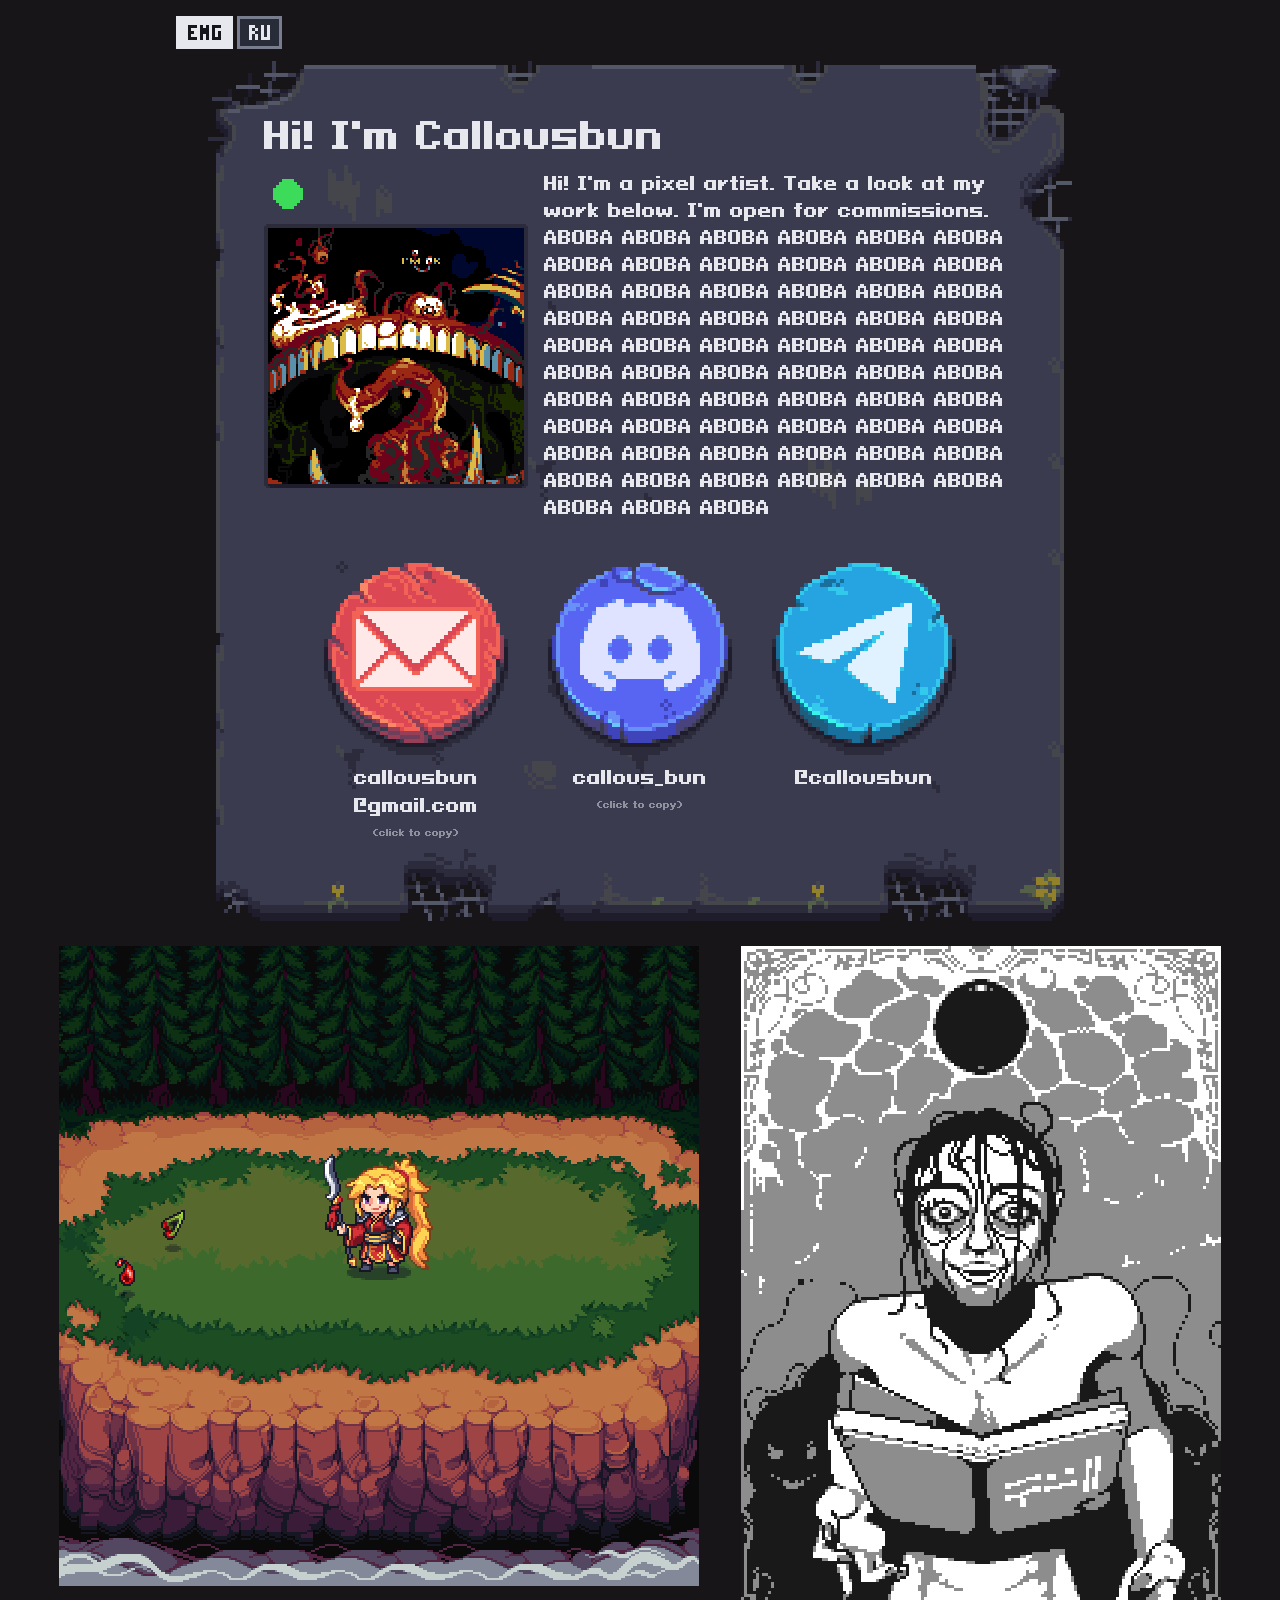
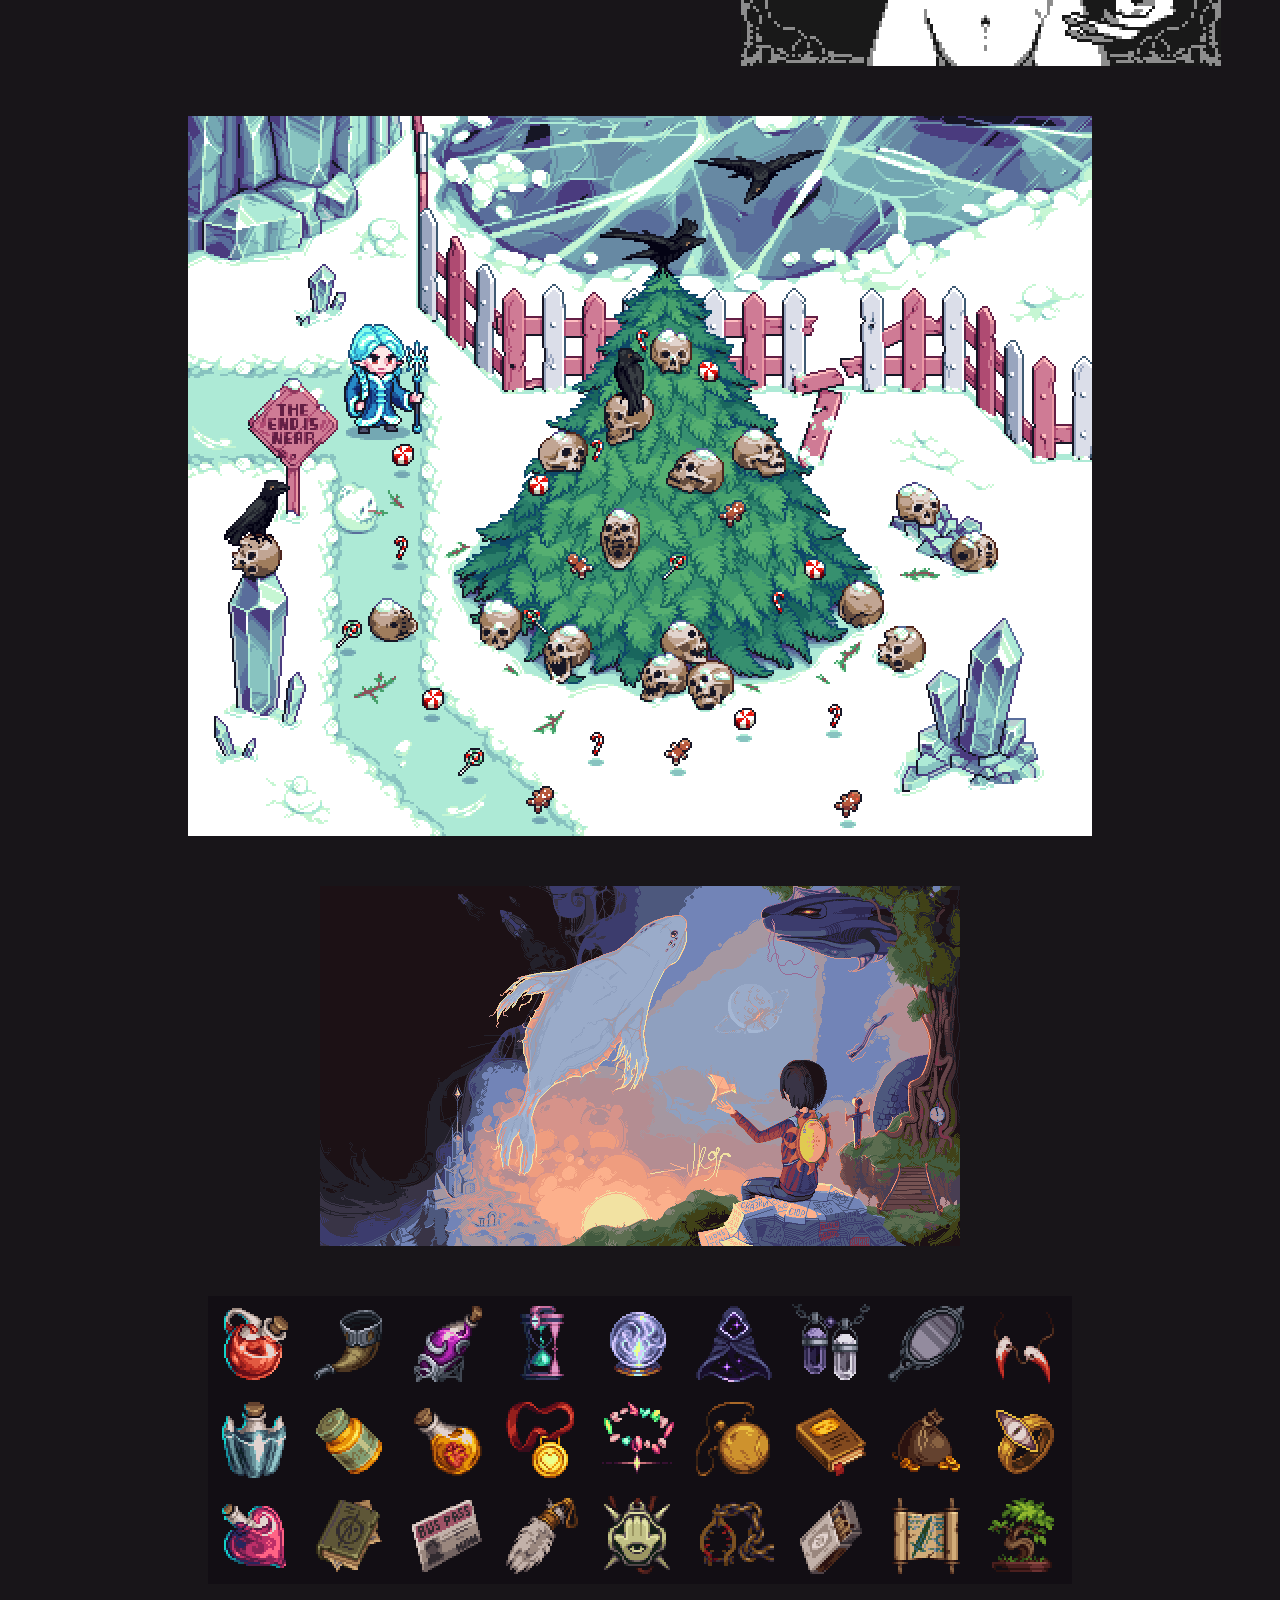
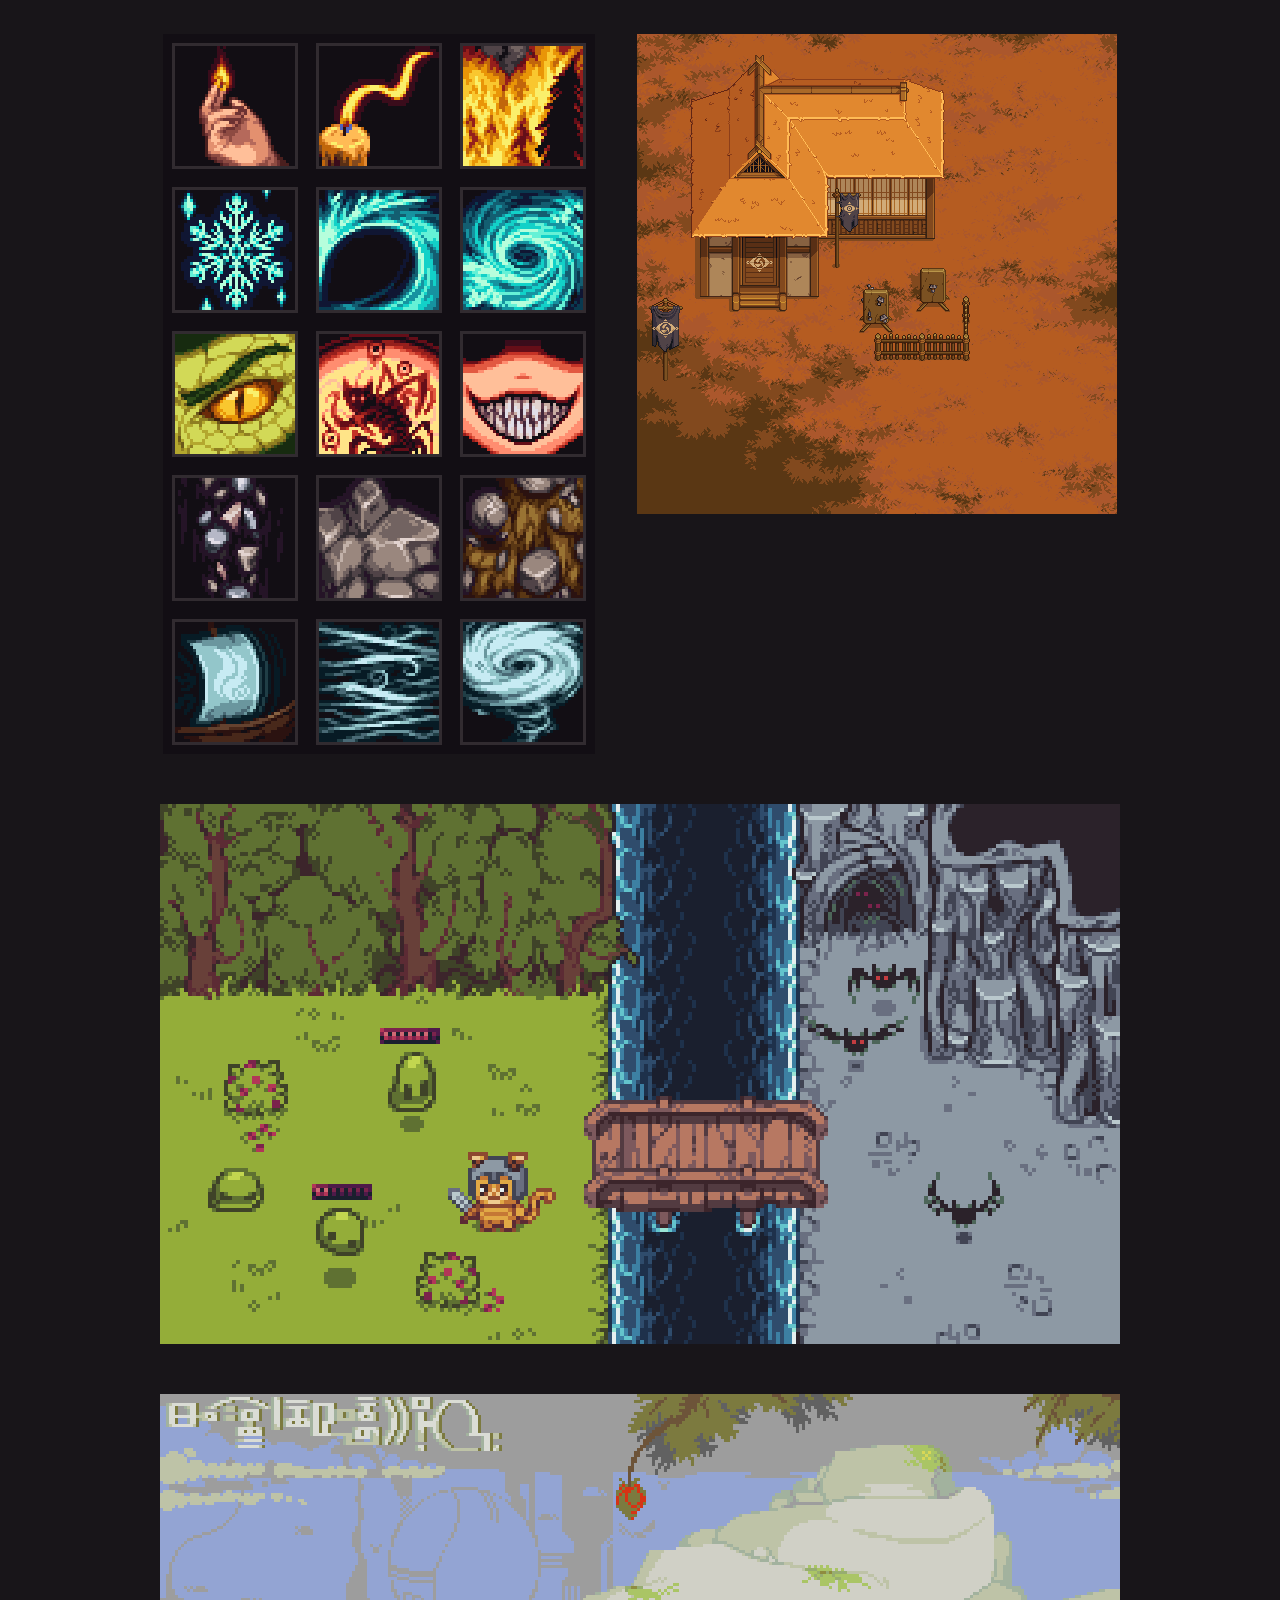
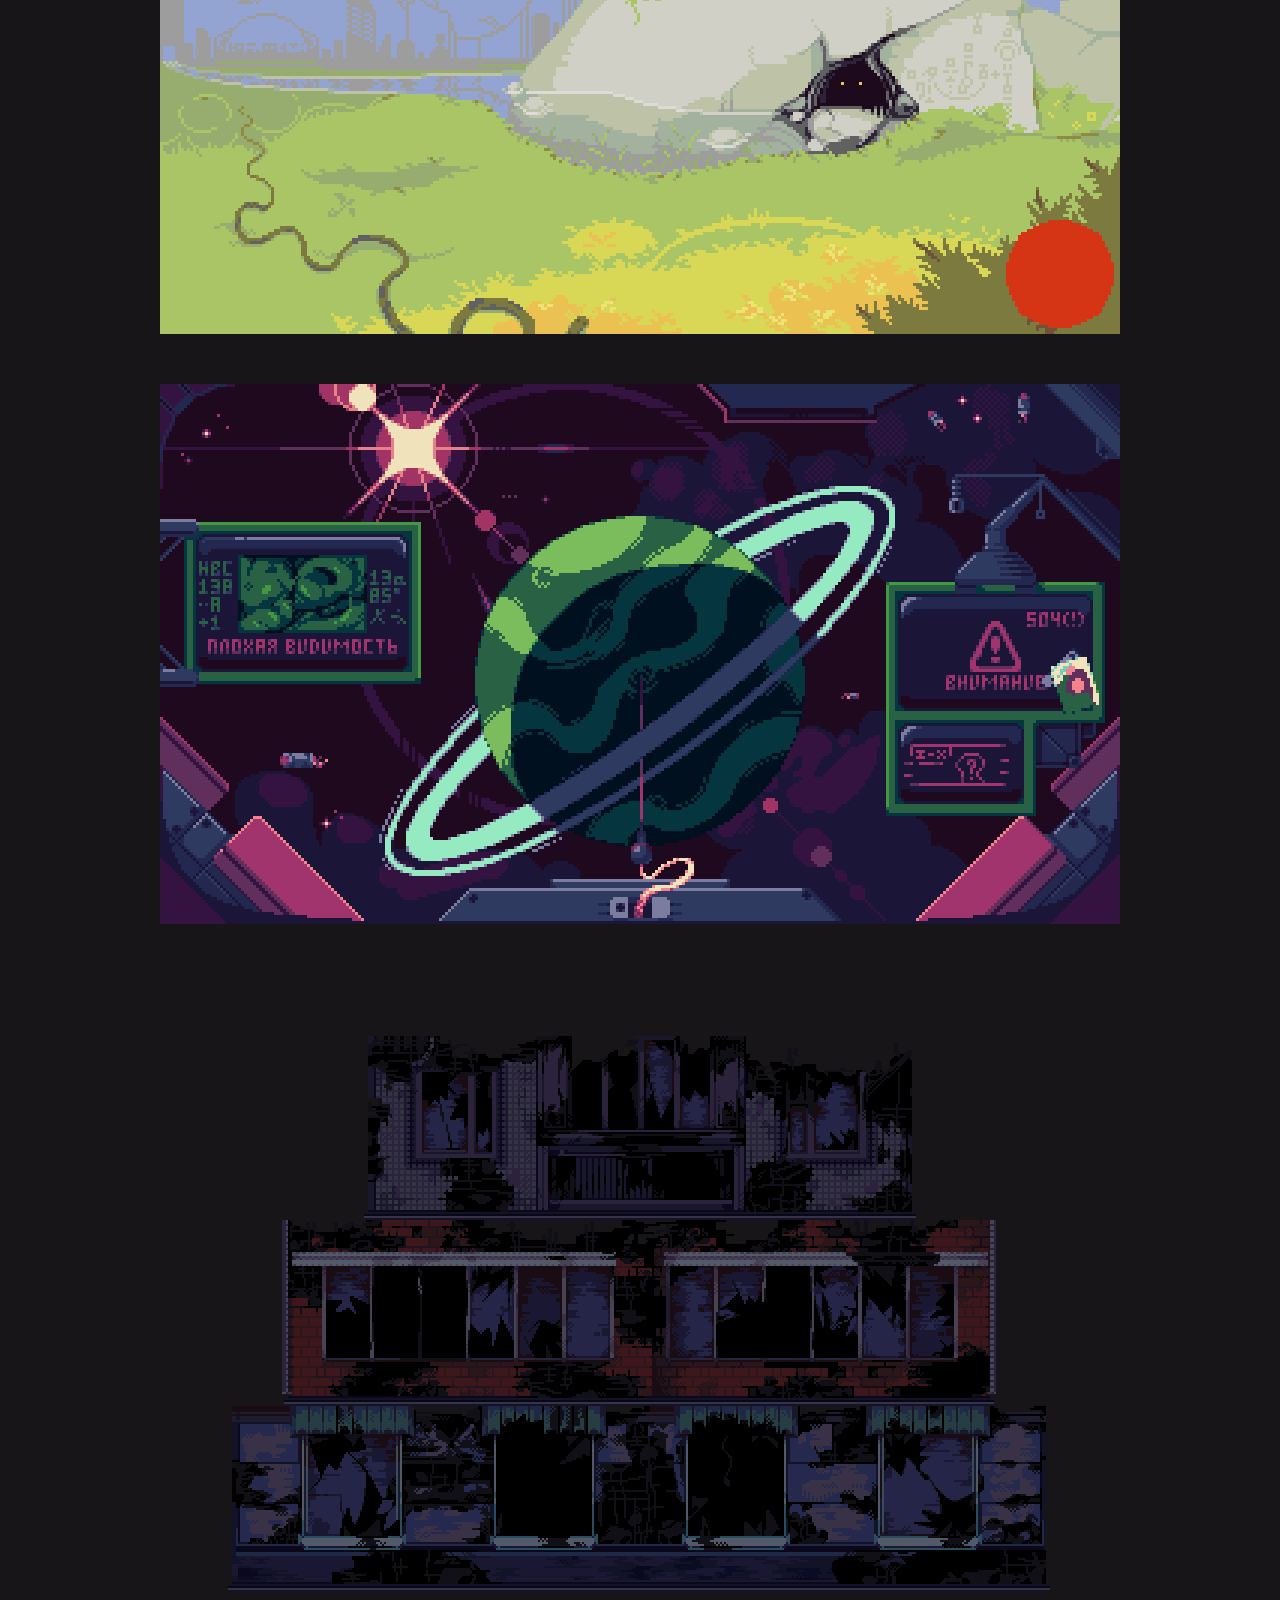
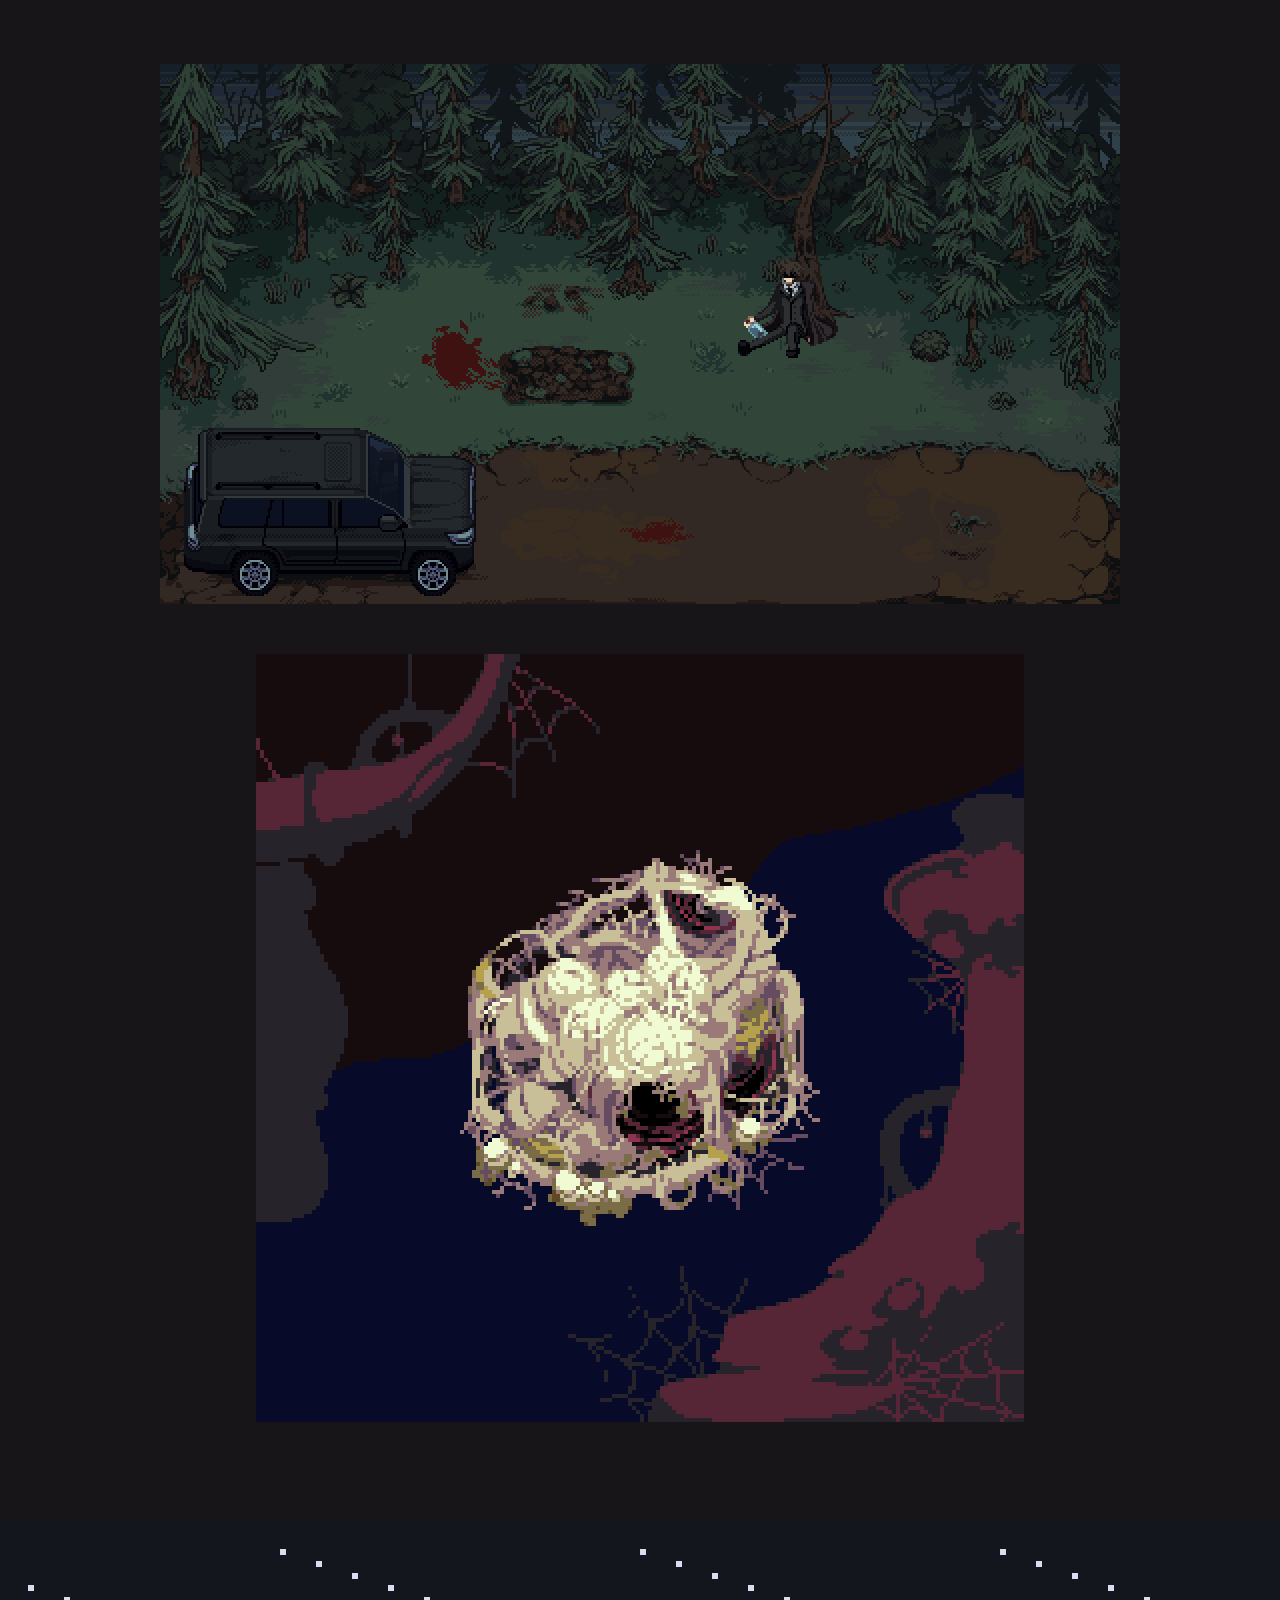
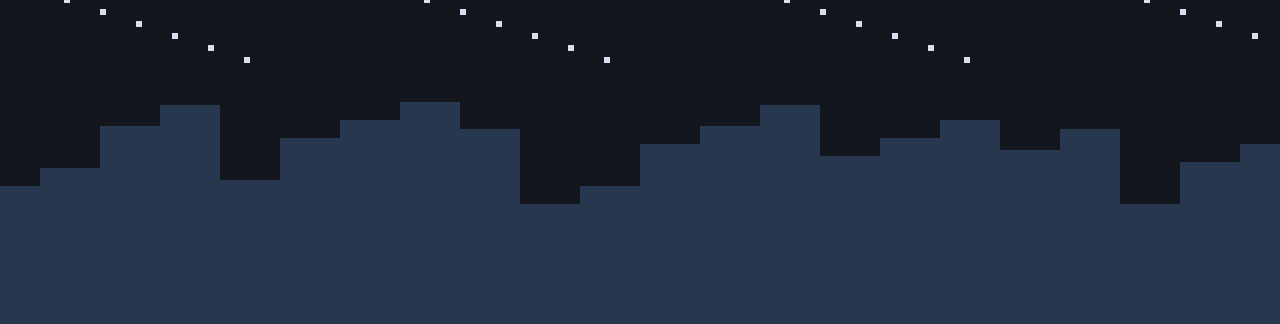
==== commit c0089d60: "ergreg" ====
--- a/index.html
+++ b/index.html
@@ -42,5 +42,6 @@
 
 <script src="config.js"></script>
 <script src="script.js"></script>
+<script src="sounds.js"></script>
 </body>
 </html>
--- a/style.css
+++ b/style.css
@@ -34,7 +34,7 @@
 .welcome { padding:24px; }
 .welcome-title { margin:0 0 12px; font-family:var(--ff-title); font-size:var(--fs-title-px, var(--fs-title)); line-height:var(--lh-title-px, var(--lh-title)); font-weight:normal; overflow-wrap:anywhere; }
 .welcome-title:empty { display:none; }
-.welcome-body { display:flex; flex-wrap:wrap; gap:16px; align-items:flex-start; }
+.welcome-body { display:flex; flex-wrap:wrap; justify-content:center; gap:16px; align-items:flex-start; }
 .avatar-col { flex:none; display:flex; flex-direction:column; gap:6px; }
 .bubble { margin:0; flex:1 1 220px; min-width:0; overflow-wrap:anywhere; font-family:var(--ff-welcome); font-size:var(--fs-welcome-px, var(--fs-welcome)); line-height:var(--lh-welcome-px, var(--lh-welcome)); }
 
@@ -50,7 +50,7 @@
 .contact .toast.show { display:flex; }
 
 .gallery-wrap { padding:0 32px 32px; }
-.gallery { display:flex; flex-wrap:wrap; gap:24px; align-items:flex-start; }
+.gallery { display:flex; flex-wrap:wrap; justify-content:center; gap:24px; align-items:flex-start; }
 .work { background:none; border:1px solid transparent; padding:8px; color:var(--text); font:inherit; text-align:left; cursor:pointer; }
 .work:hover, .work:focus-visible { border-color:var(--text); outline:none; }
 .work .desc { font-family:var(--ff-desc); font-size:var(--fs-desc-px, var(--fs-desc)); line-height:var(--lh-desc-px, var(--lh-desc)); color:var(--dim); margin-top:8px; overflow-wrap:anywhere; }
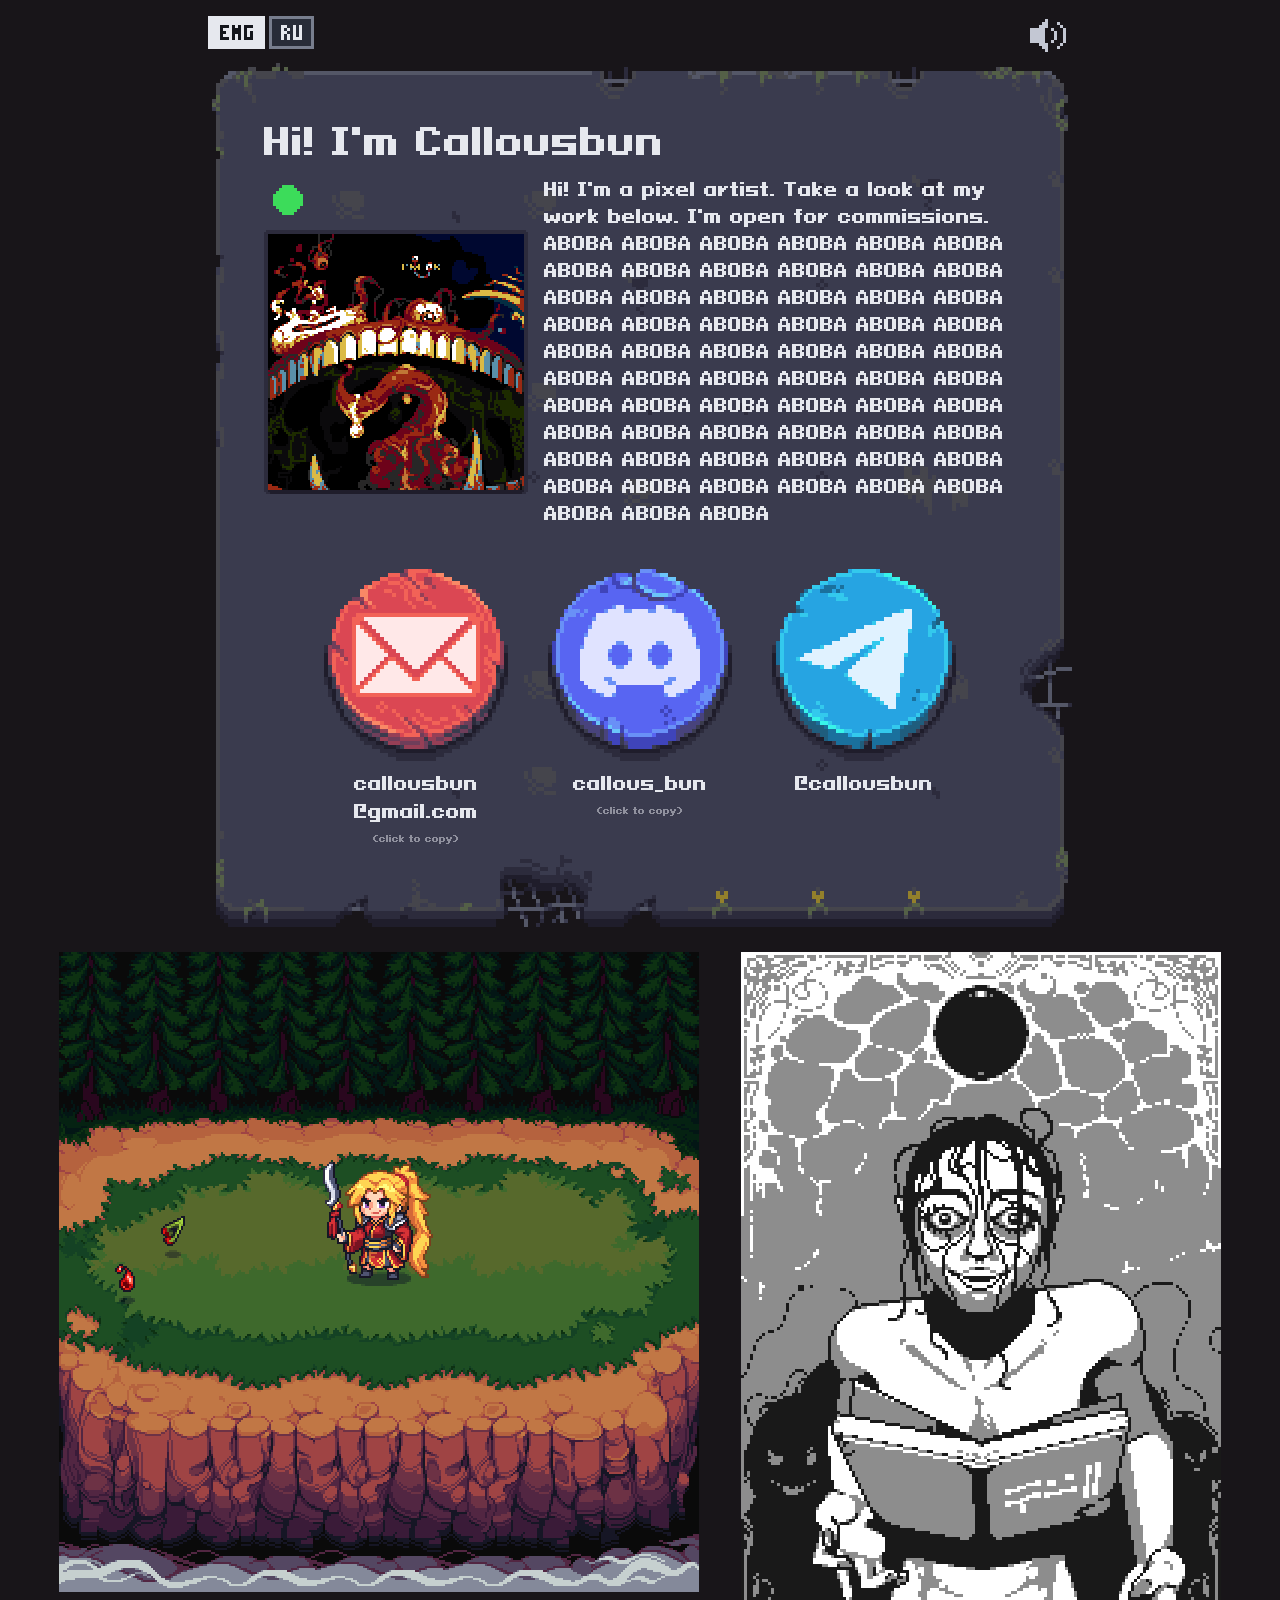
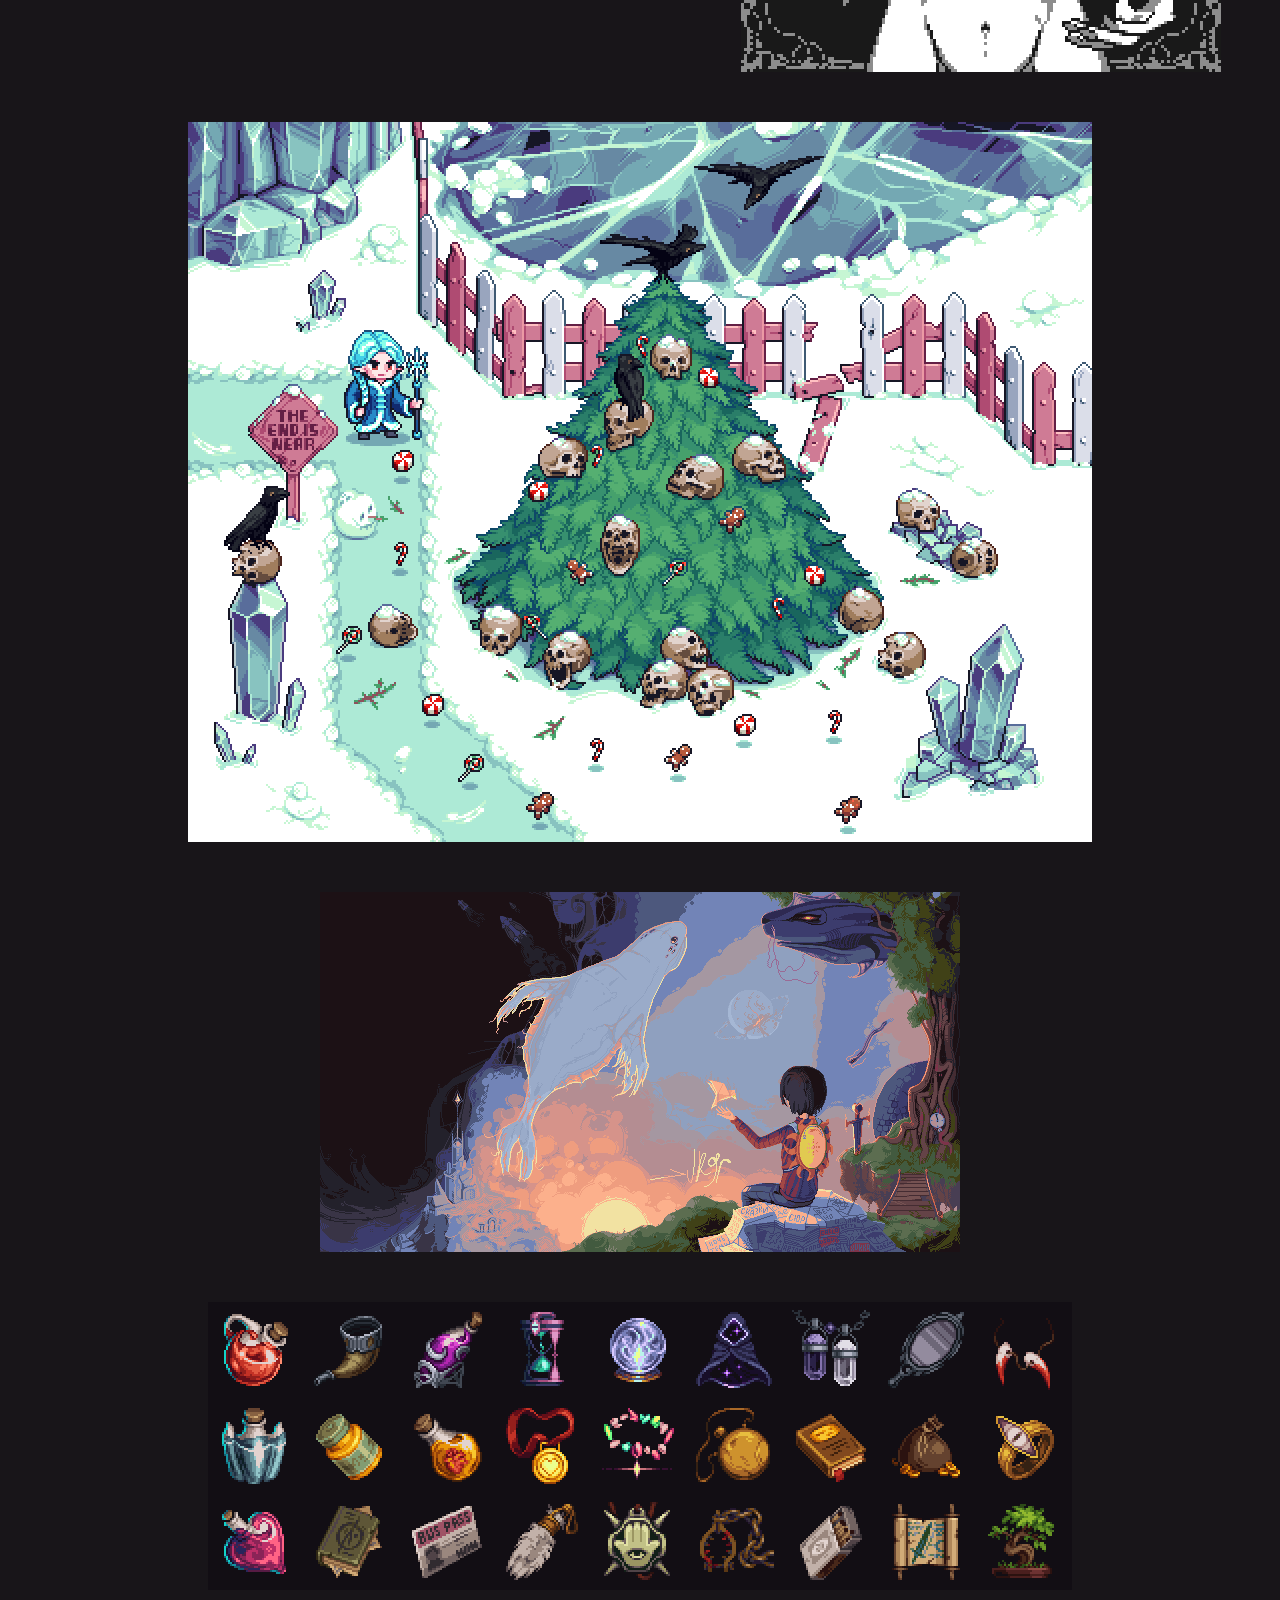
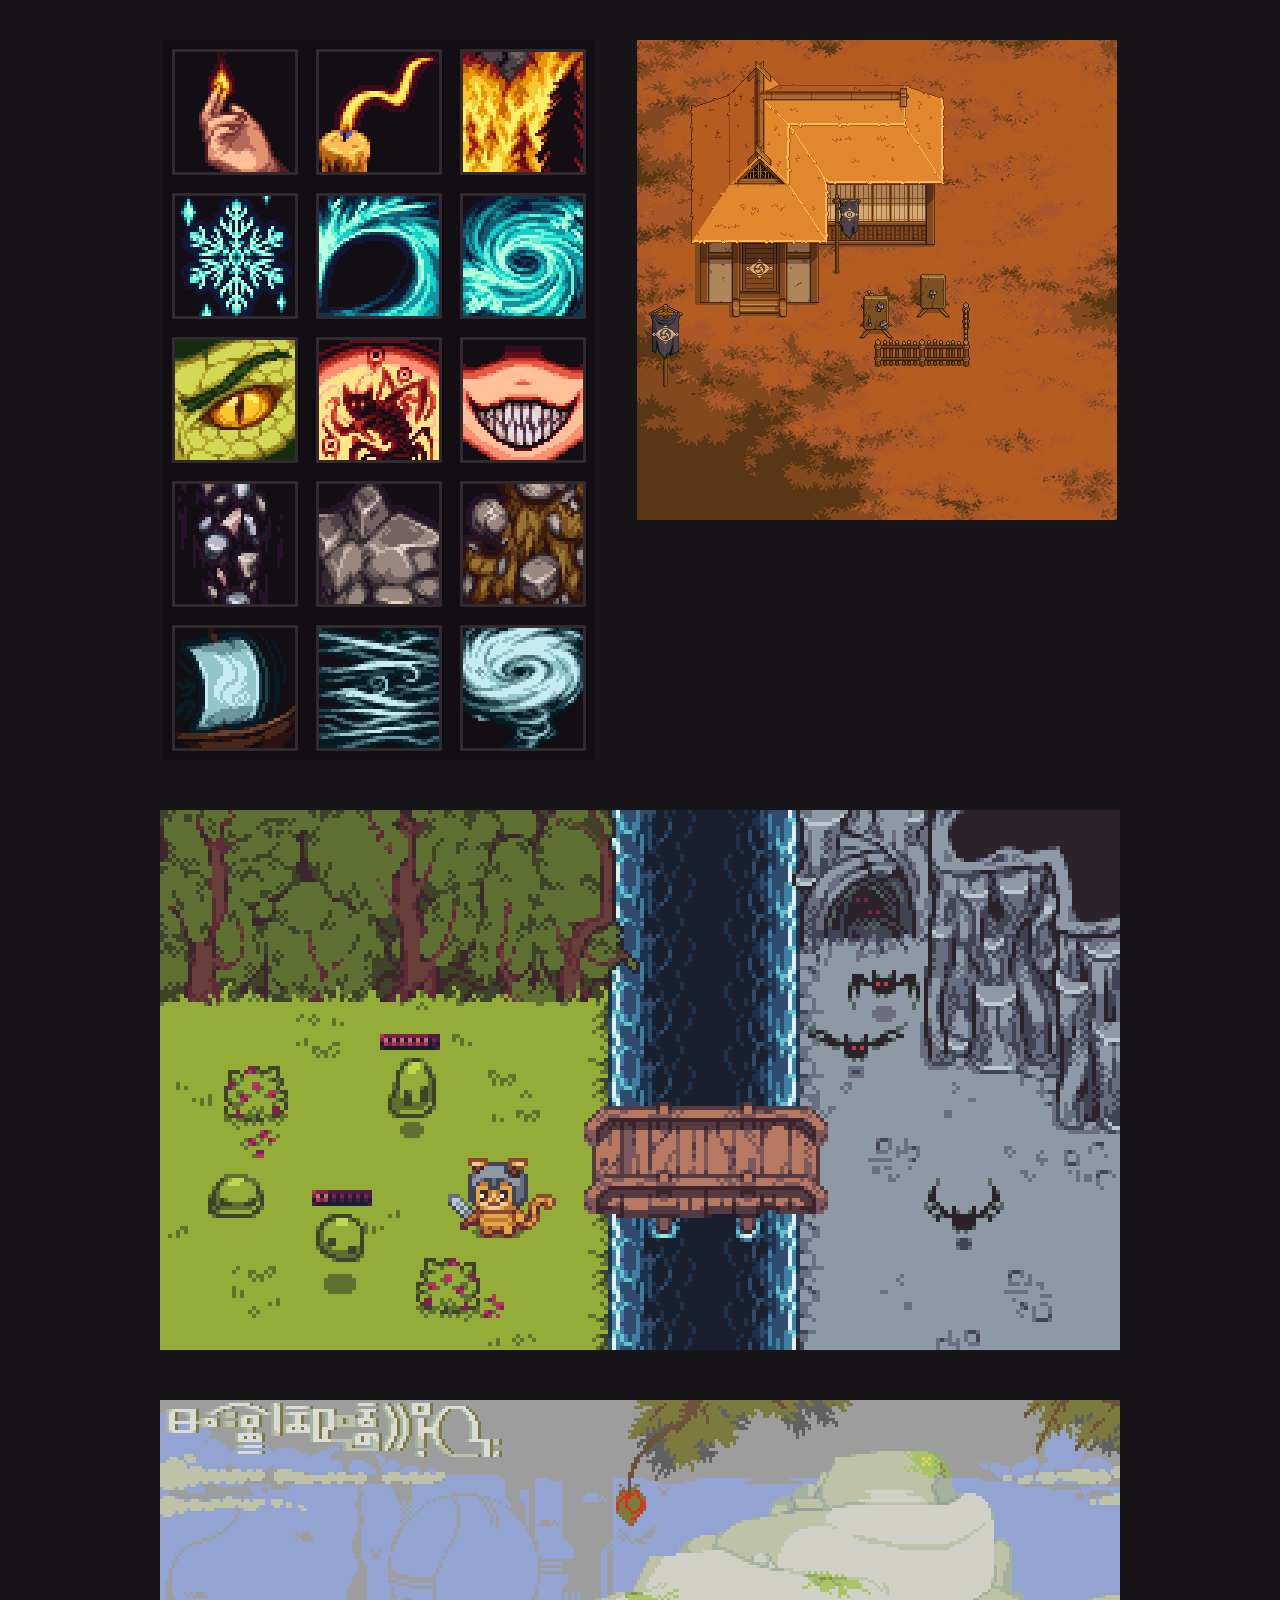
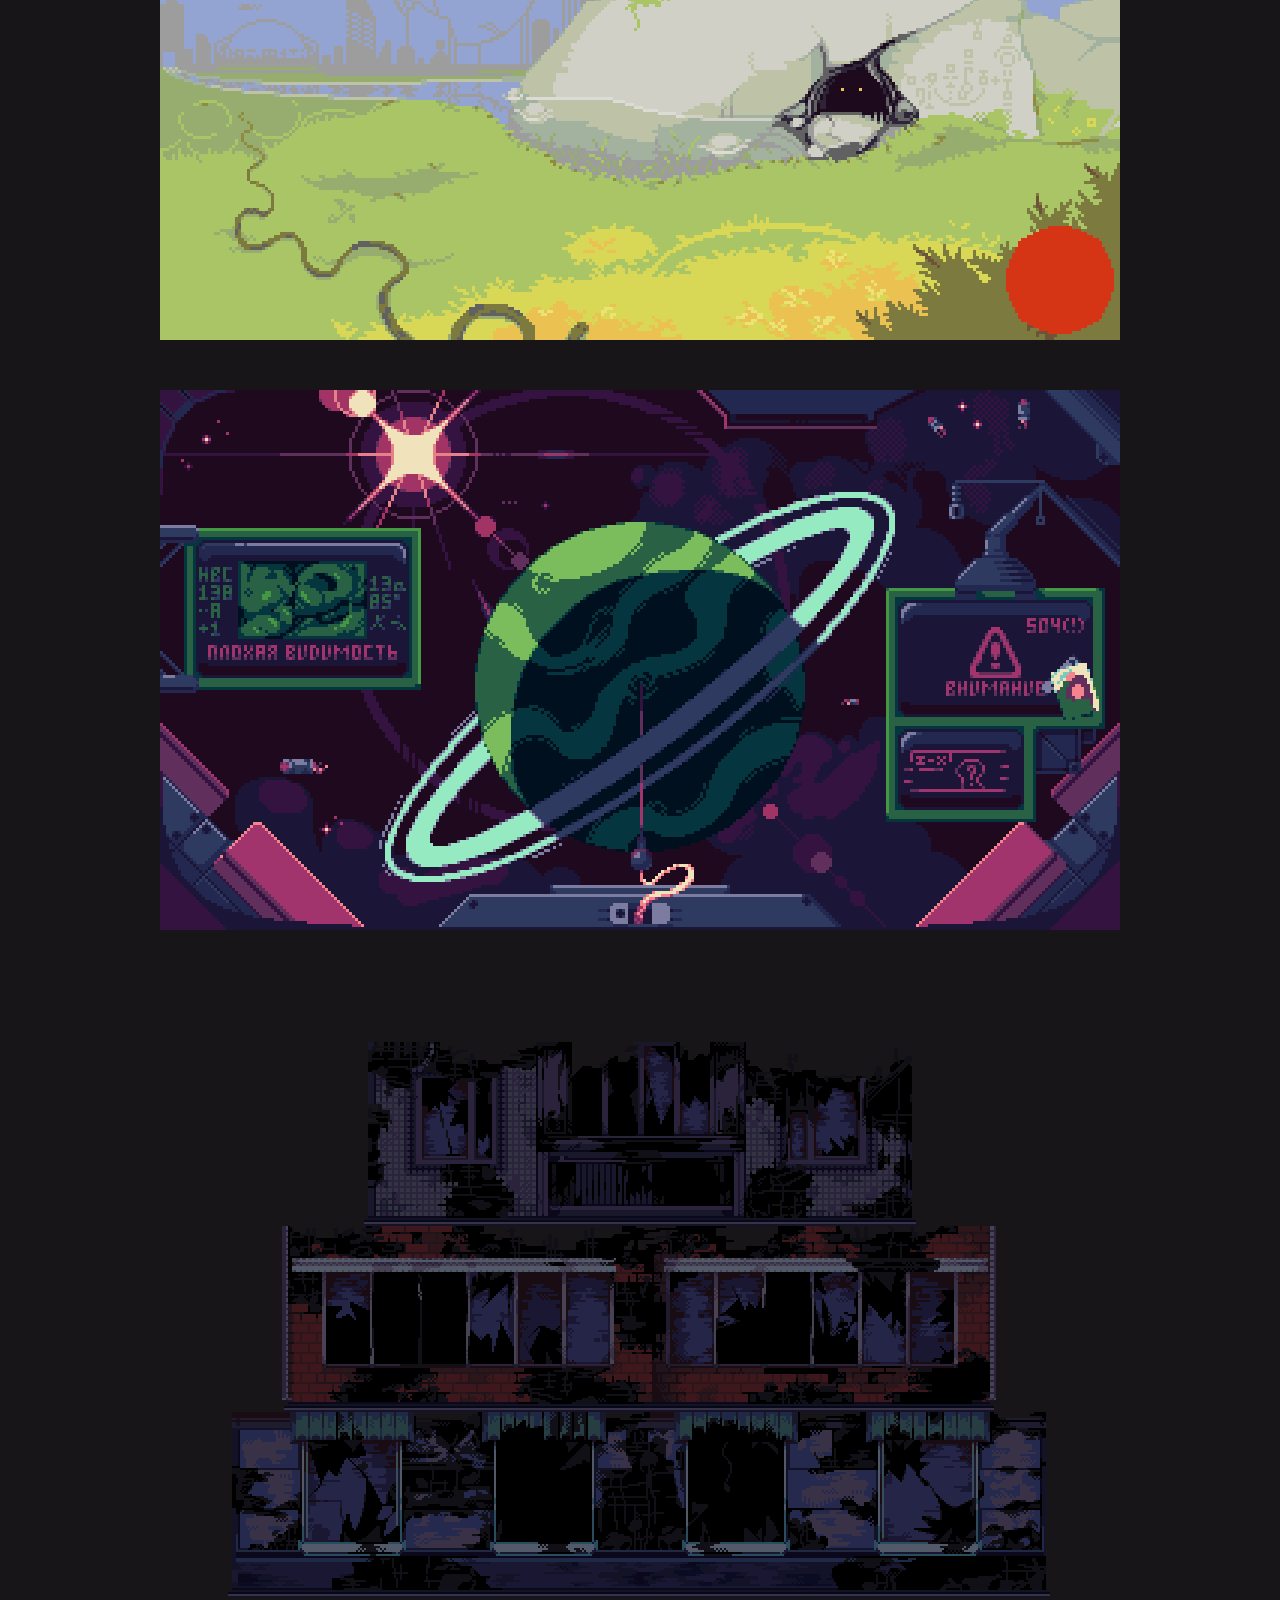
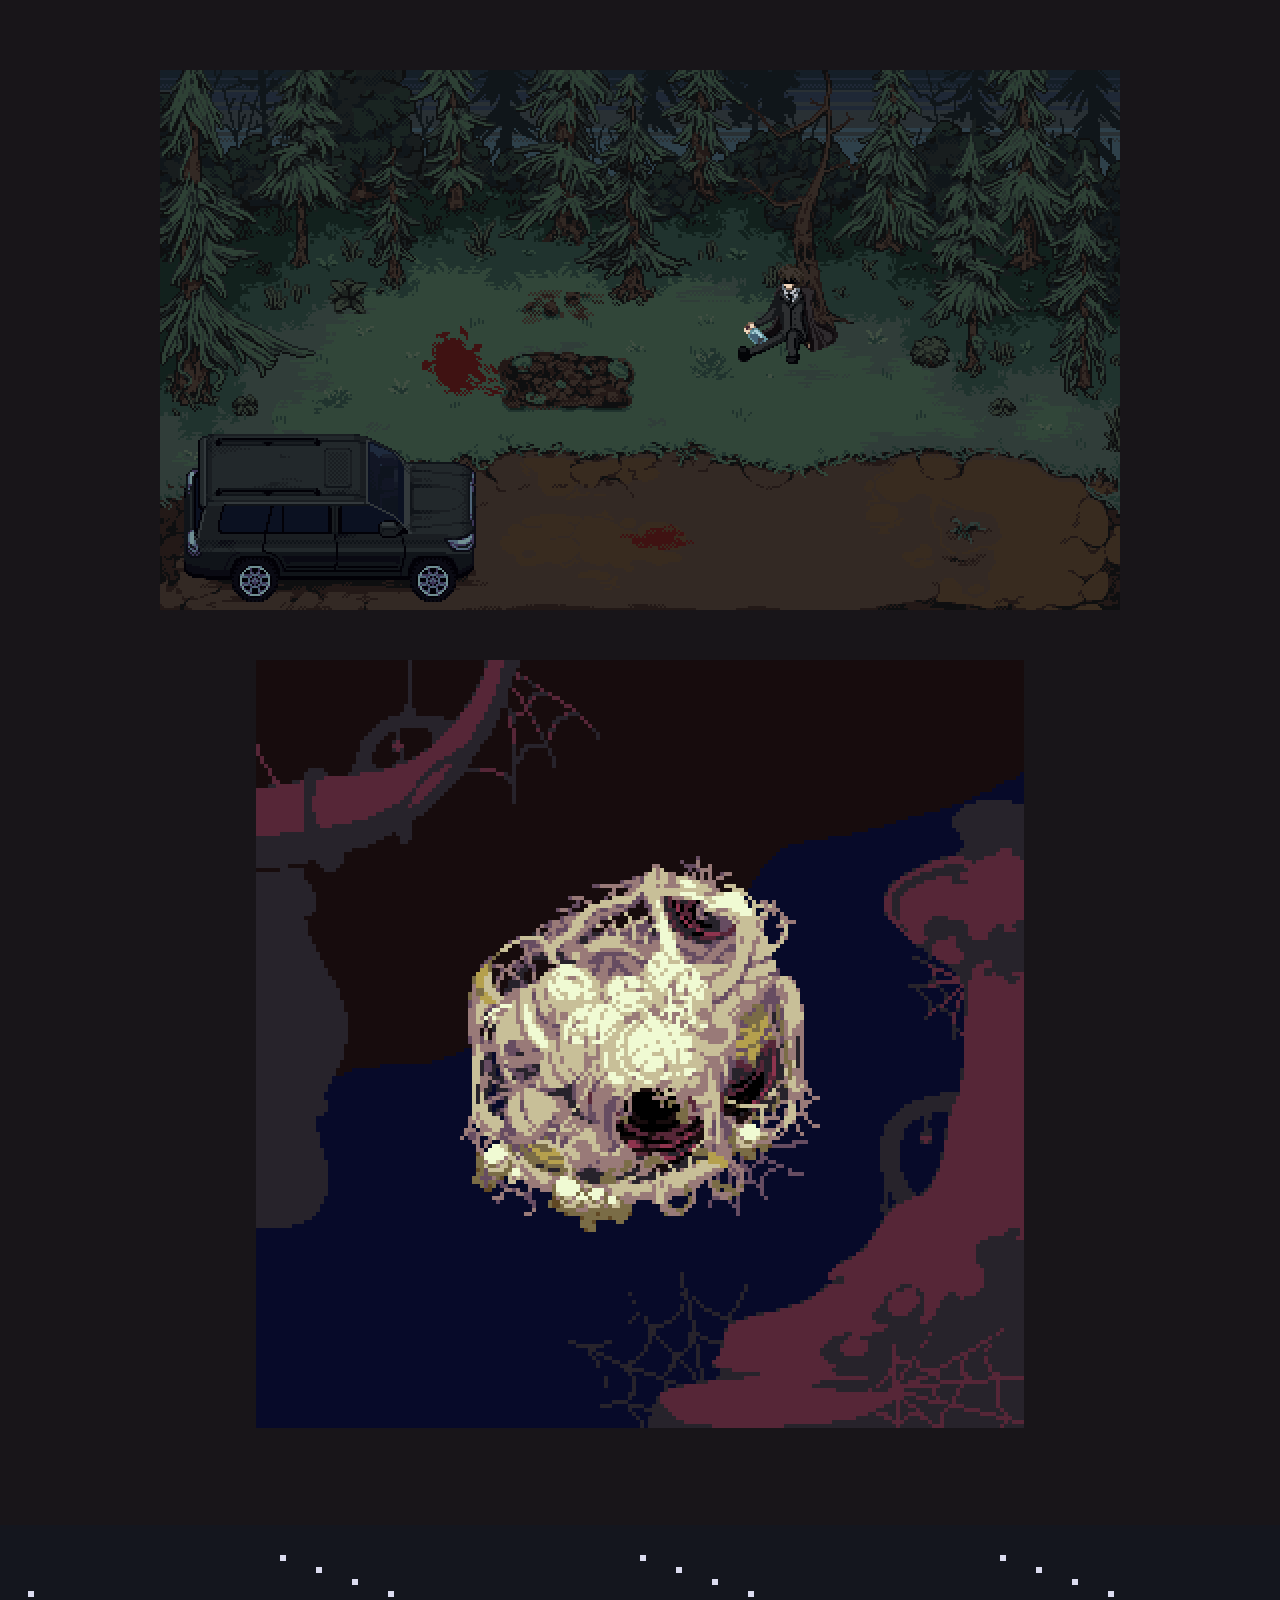
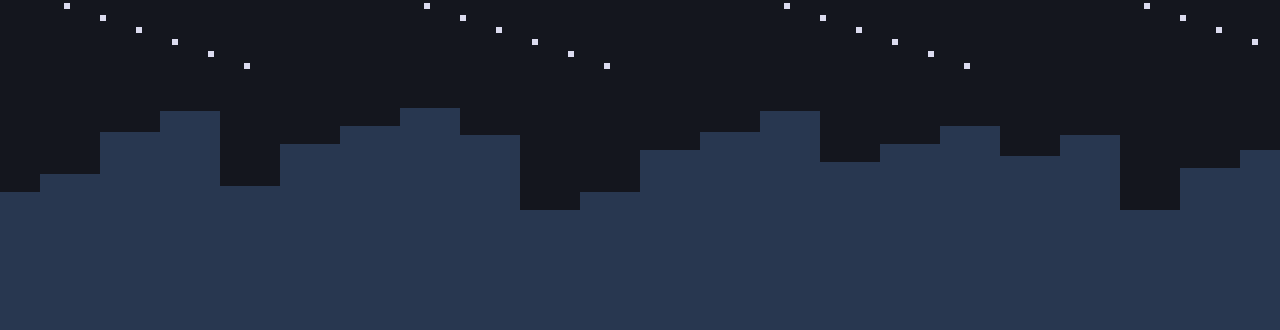
==== commit d02ea286: "vhgjvg" ====
--- a/index.html
+++ b/index.html
@@ -8,7 +8,10 @@
 </head>
 <body>
 <main class="page">
-  <div class="lang" id="langBar" role="group" aria-label="Language"></div>
+  <div class="top-row">
+    <div class="lang" id="langBar" role="group" aria-label="Language"></div>
+    <button type="button" id="soundBtn" class="pbtn" style="display:none"><img class="px on" alt=""><img class="px off" alt=""></button>
+  </div>
 
   <section class="welcome" id="welcome">
     <h1 id="welcomeTitle" class="welcome-title"></h1>
--- a/style.css
+++ b/style.css
@@ -24,7 +24,8 @@
 .px { image-rendering:pixelated; image-rendering:crisp-edges; image-rendering:pixelated; display:block; max-width:none; }
 .page { max-width:960px; margin:0 auto; padding:16px; }
 
-.lang { display:flex; gap:4px; margin-bottom:8px; }
+.top-row { display:flex; justify-content:space-between; align-items:flex-start; gap:8px; max-width:100%; margin:0 0 8px var(--welcome-ml, 0px); width:var(--welcome-w, auto); }  /* строка над приветствием: язык слева, звук справа, по ширине рамки */
+.lang { display:flex; gap:4px; }
 .btn { background:var(--panel); color:var(--text); border:1px solid var(--line); padding:4px 10px; font:inherit; font-size:13px; cursor:pointer; }
 .btn:hover { border-color:var(--text); }
 
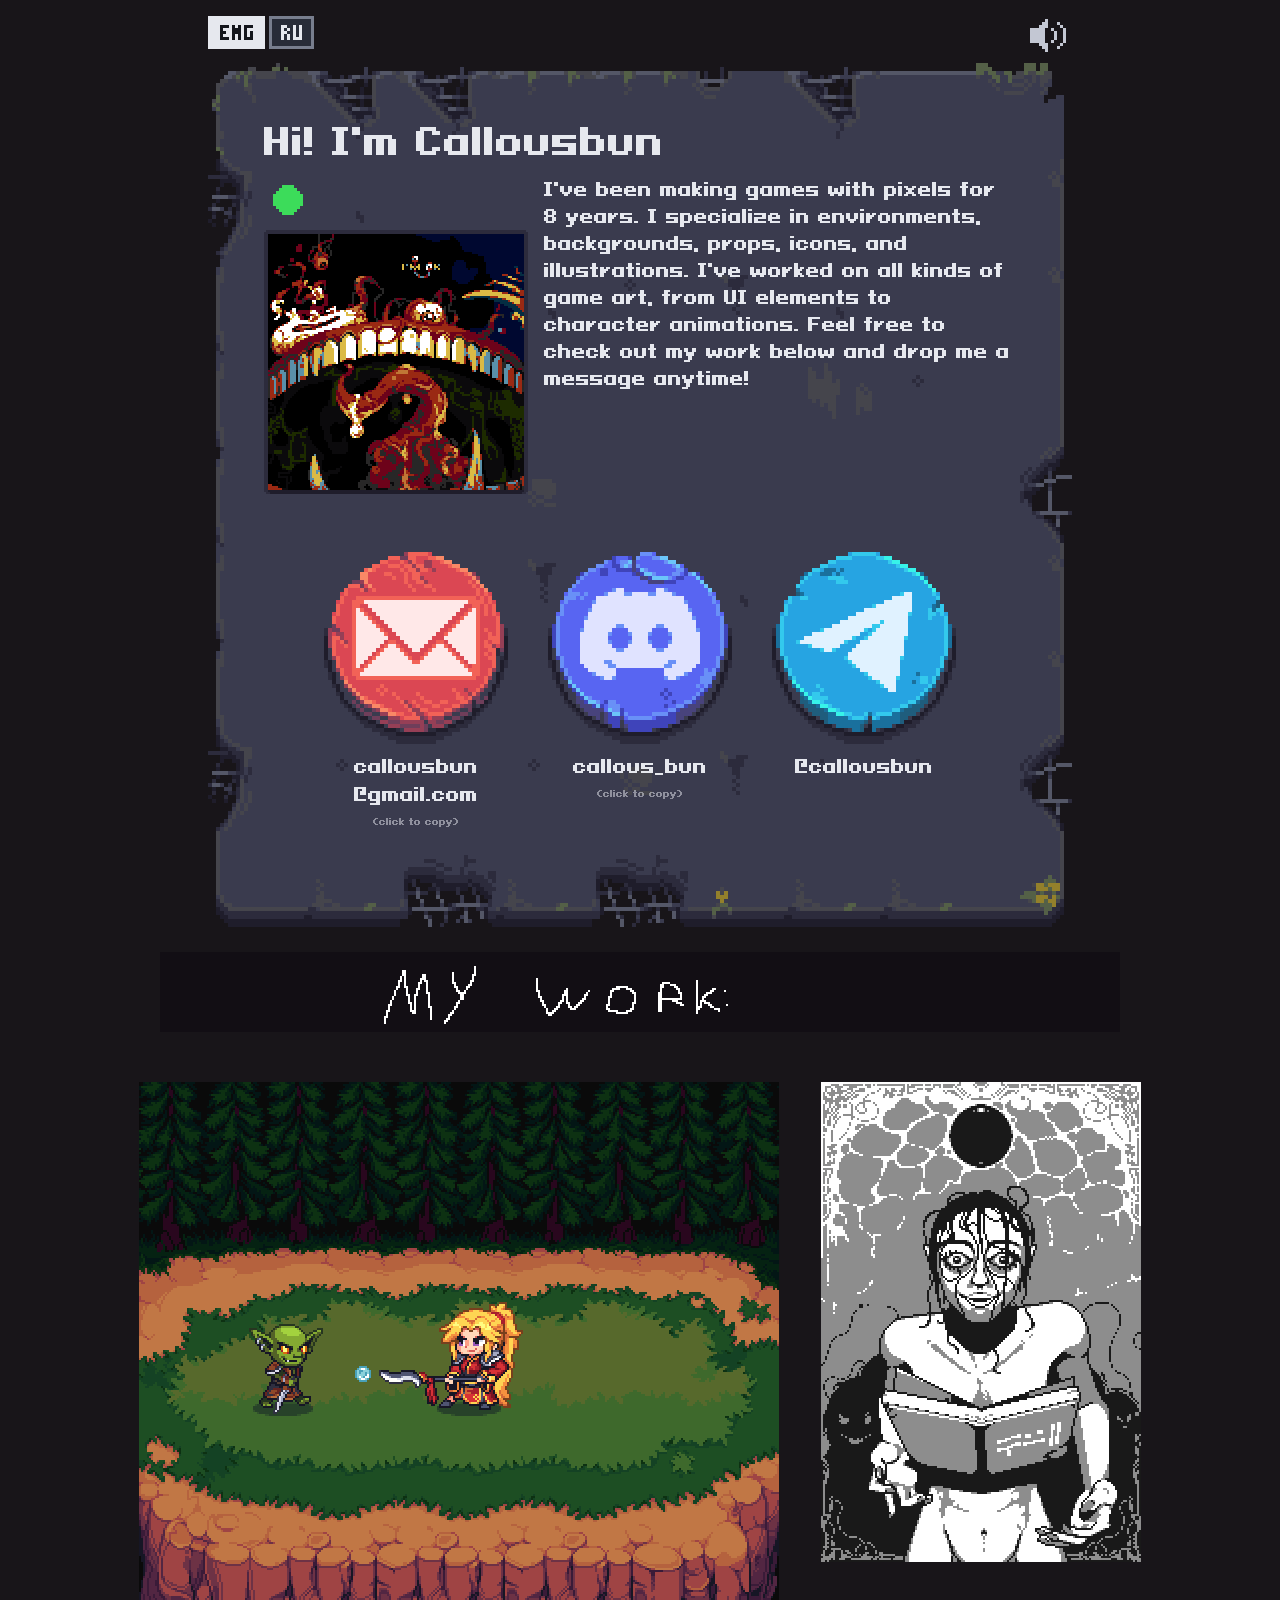
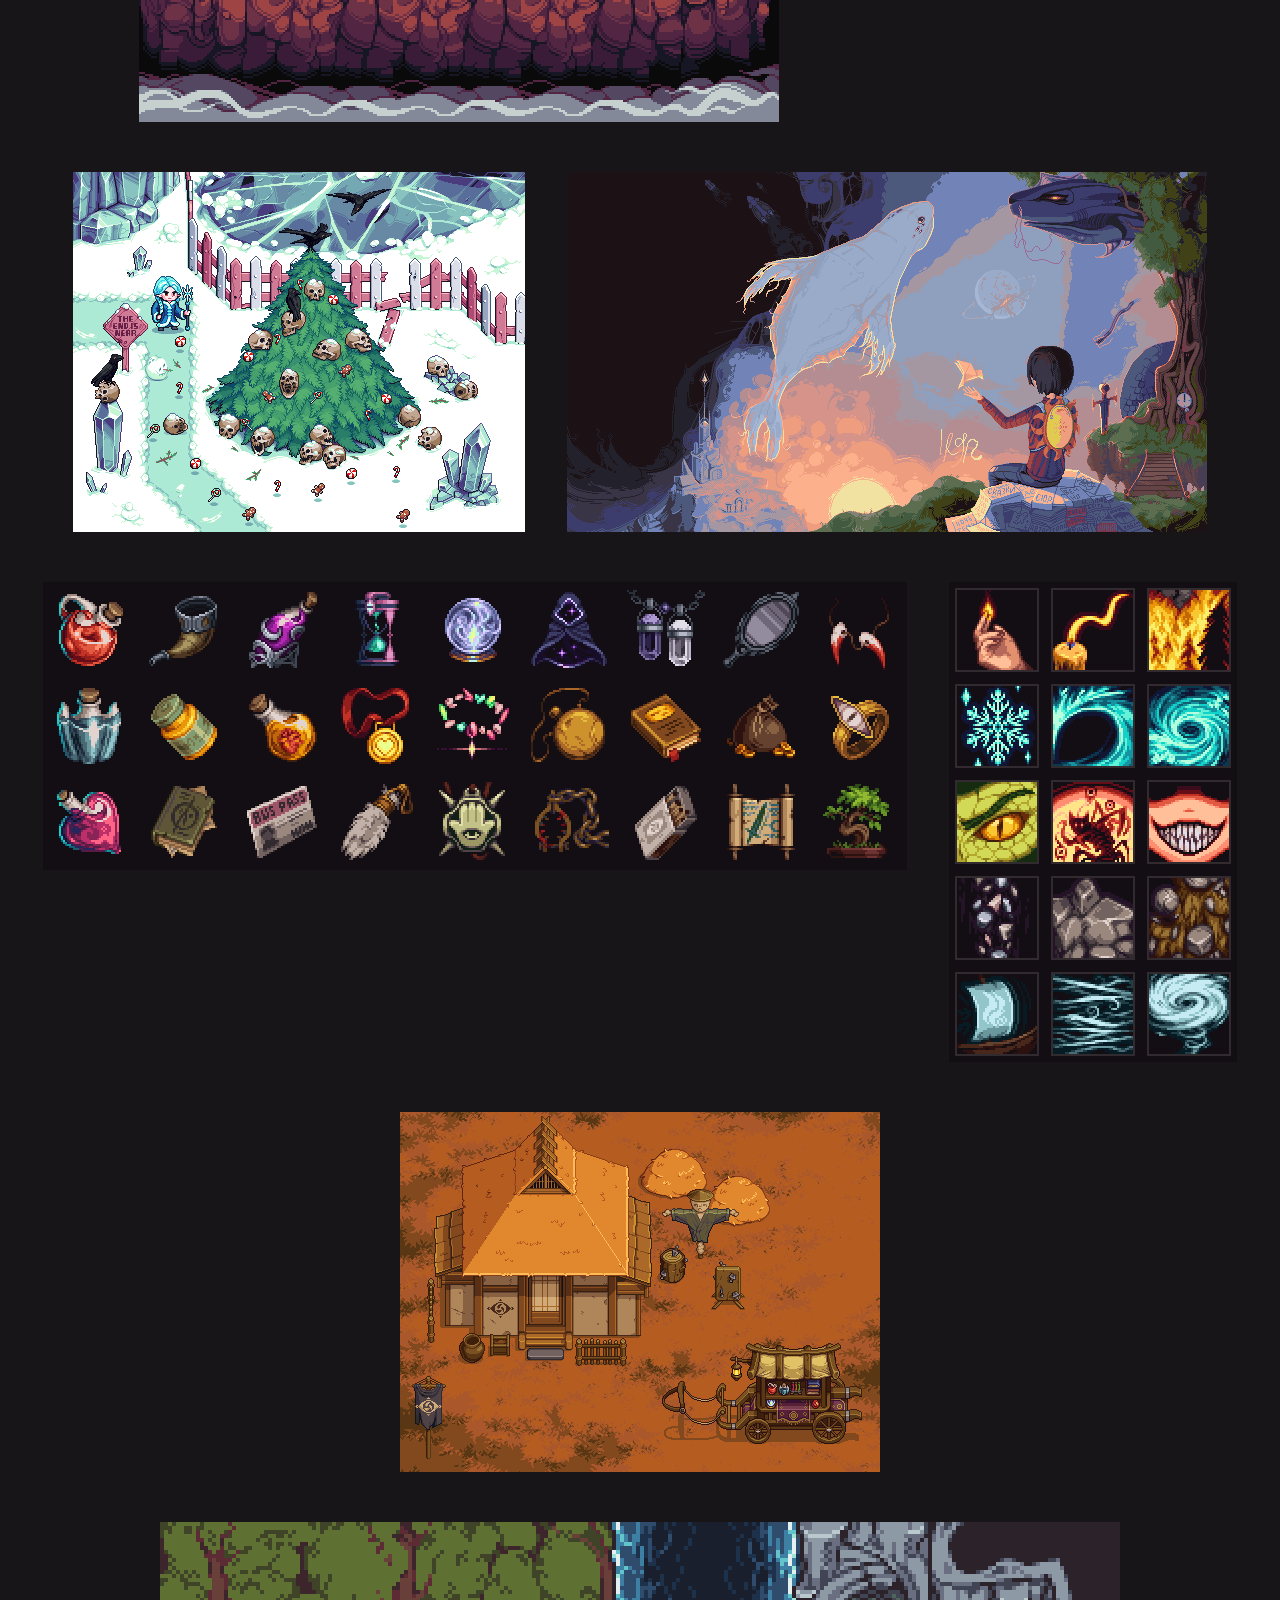
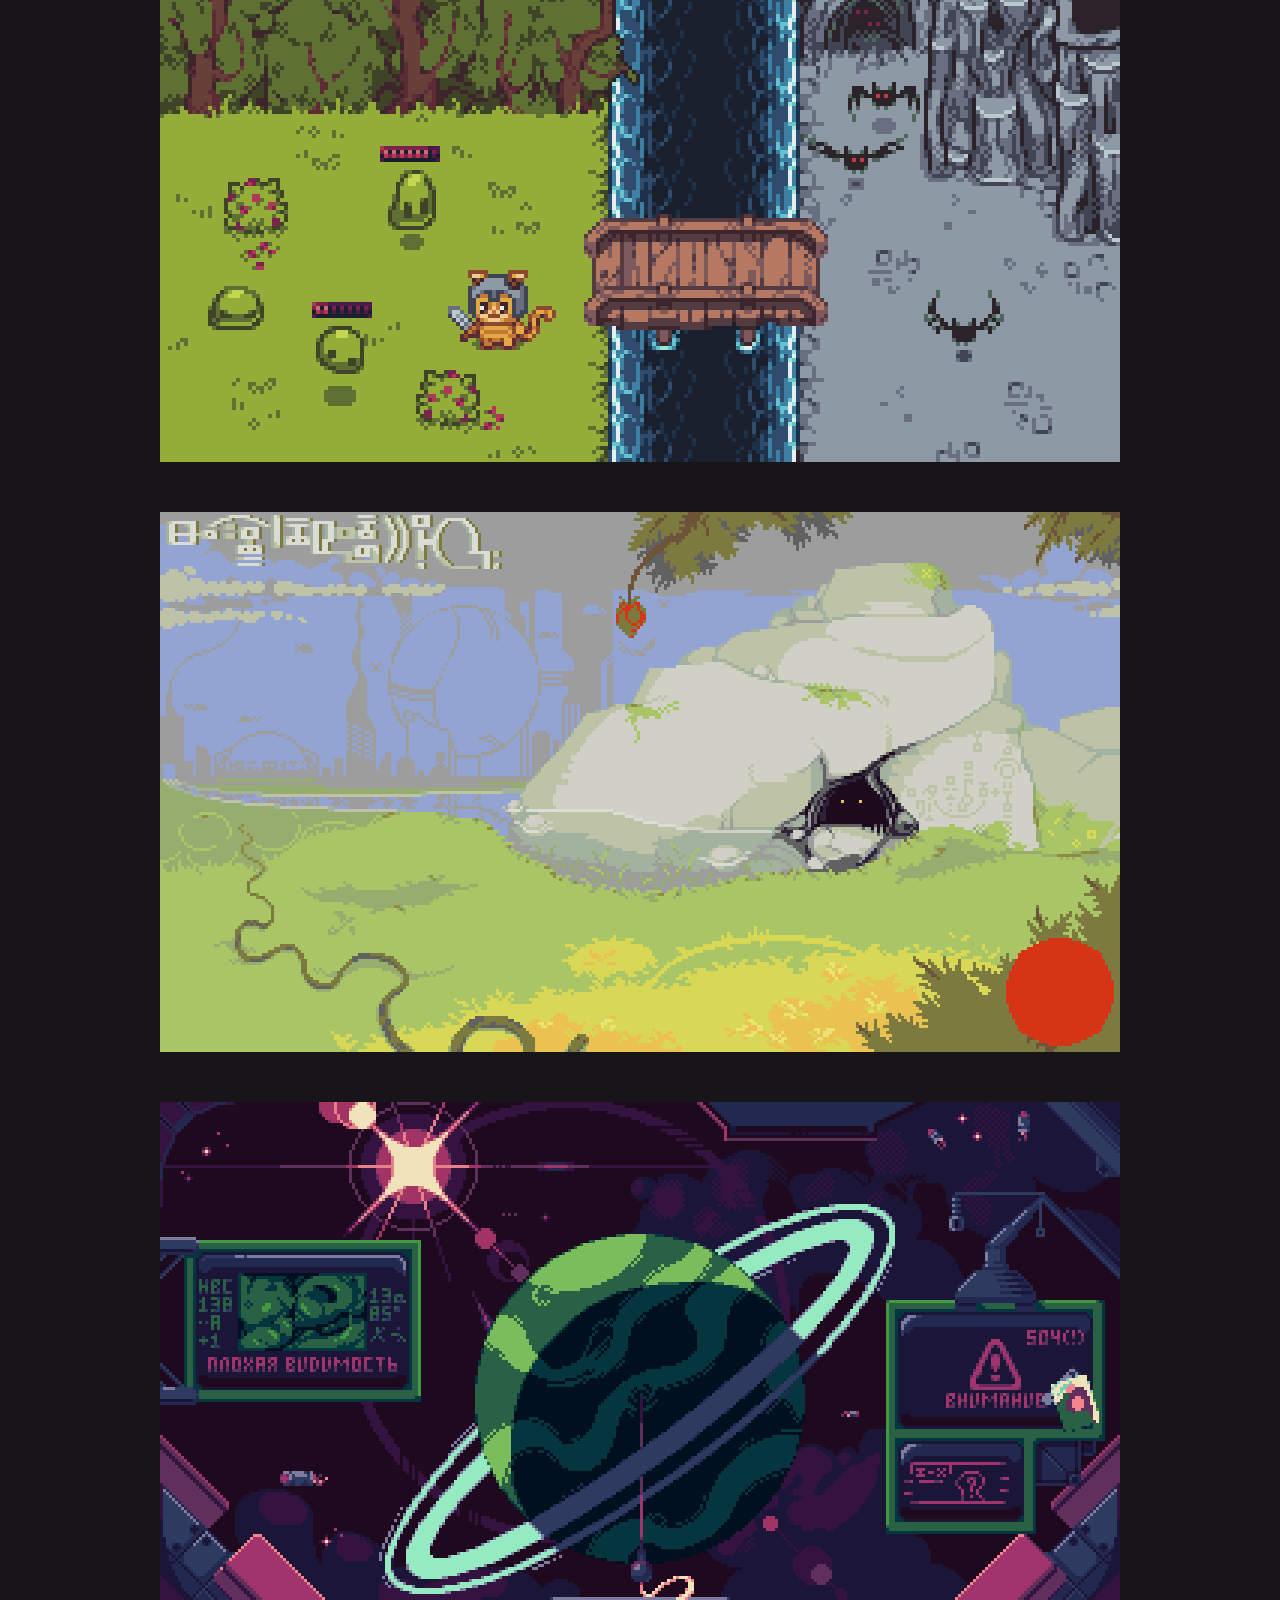
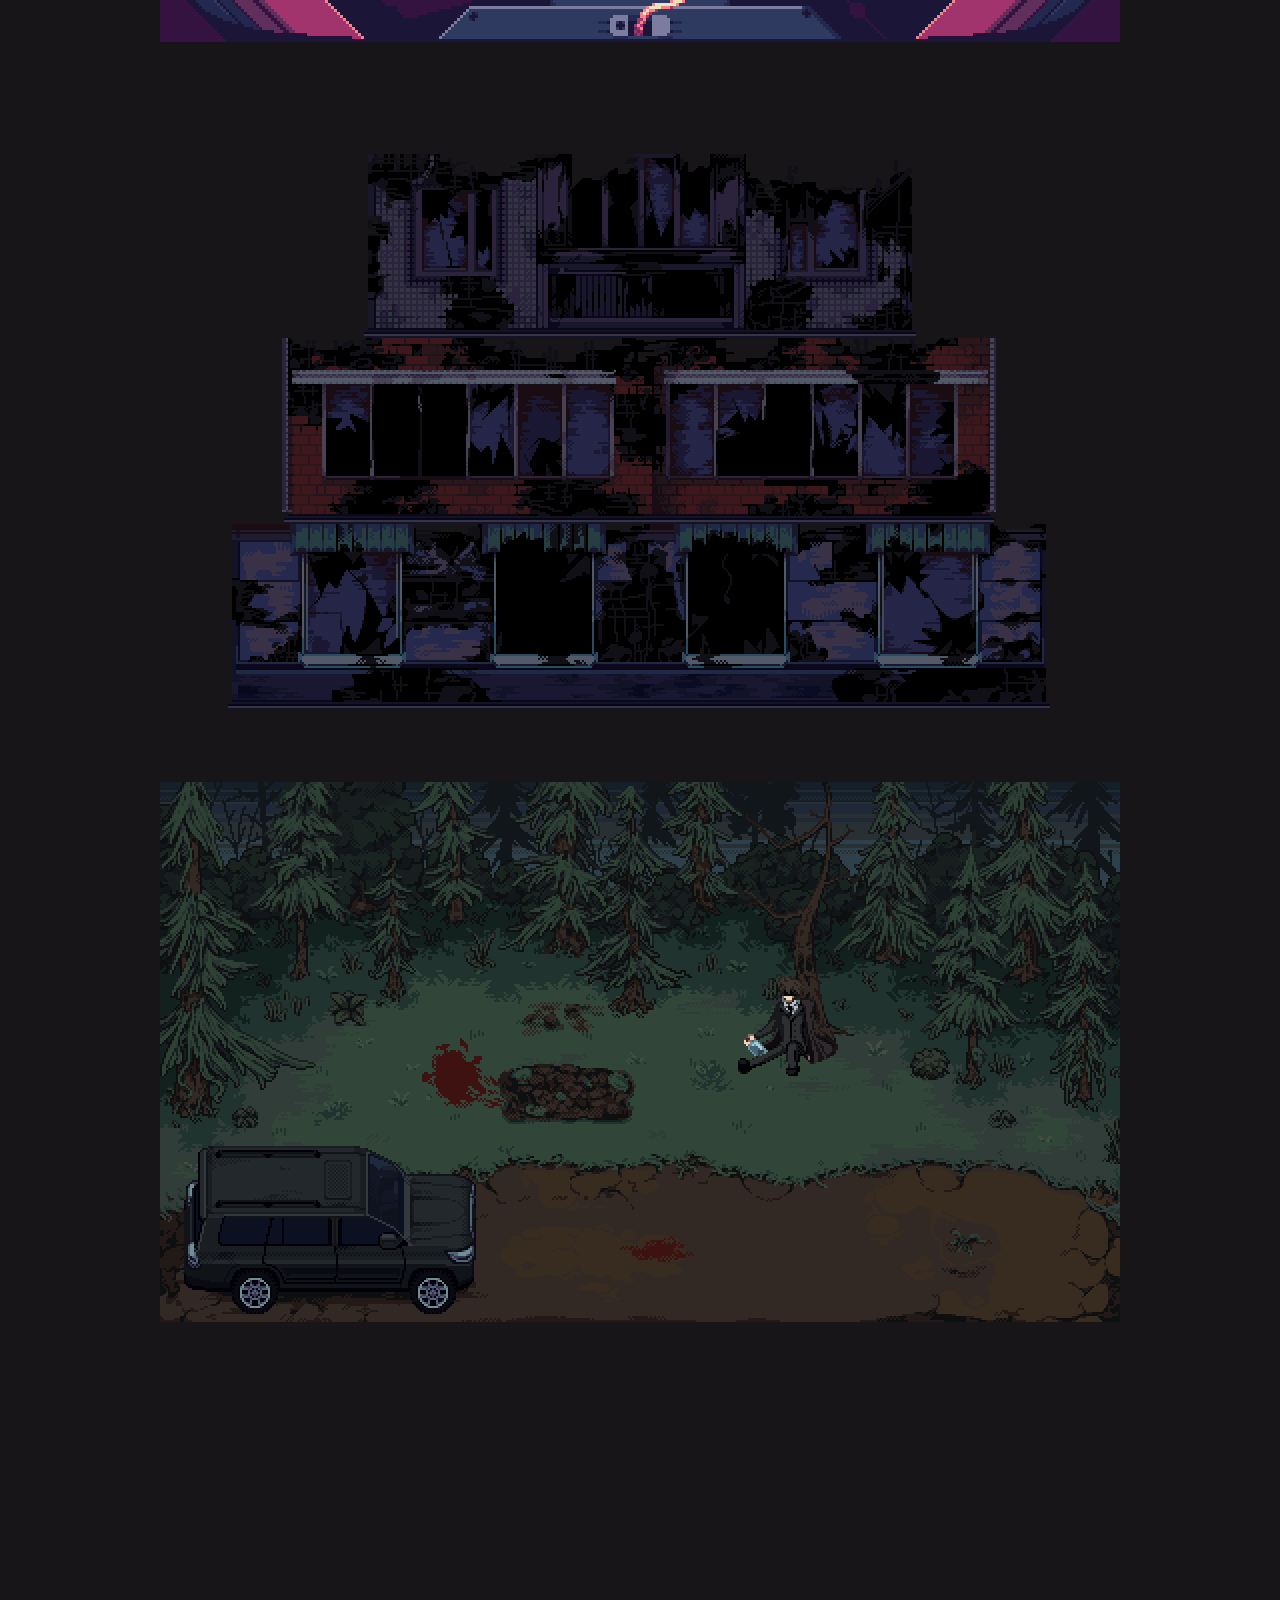
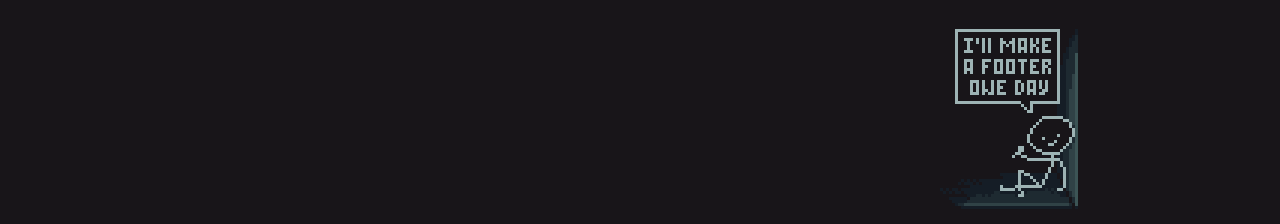
==== commit 8bb19406: "srgfsrg" ====
--- a/index.html
+++ b/index.html
@@ -5,6 +5,7 @@
 <meta name="viewport" content="width=device-width, initial-scale=1">
 <title>Pixel Art Portfolio</title>
 <link rel="stylesheet" href="style.css">
+<script>document.documentElement.classList.add("loading");setTimeout(function(){document.documentElement.classList.remove("loading")},6000);</script>
 </head>
 <body>
 <main class="page">
@@ -47,4 +48,4 @@
 <script src="script.js"></script>
 <script src="sounds.js"></script>
 </body>
-</html>
+</html>
--- a/style.css
+++ b/style.css
@@ -95,4 +95,18 @@
 .viewer.idle .nav { opacity:0; pointer-events:none; }
 
 /* --- Этап 4 --- */
-.viewer-stage img { -webkit-user-drag:none; user-select:none; -webkit-user-select:none; }+.viewer-stage img { -webkit-user-drag:none; user-select:none; -webkit-user-select:none; }
+/* --- Этап 5: панель (ползунок, крестик) и описание лежат ПОВЕРХ арта и не отнимают у него место --- */
+.viewer { display:block; }
+.viewer[hidden] { display:none; }
+.viewer-row { position:absolute; inset:0; }
+.viewer-bar { position:absolute; top:0; left:0; right:0; z-index:3; pointer-events:none; }
+.viewer-bar > * { pointer-events:auto; }
+.zoom { background:rgba(10,11,14,.6); padding:4px 10px; }
+.viewer-caption { position:absolute; left:0; right:0; bottom:16px; z-index:3; width:fit-content; max-width:min(92%, 900px); margin:0 auto; padding:8px 16px; background:rgba(10,11,14,.75); max-height:30vh; }
+.viewer-caption:empty { display:none; }
+
+/* --- Этап 6: плавное появление страницы. Пока html.loading, виден только фон --- */
+.page, .gallery-wrap, .footer-art { transition:opacity .7s ease-out; }
+html.loading .page, html.loading .gallery-wrap, html.loading .footer-art { opacity:0; }
+@media (prefers-reduced-motion:reduce) { .page, .gallery-wrap, .footer-art { transition:none; } }
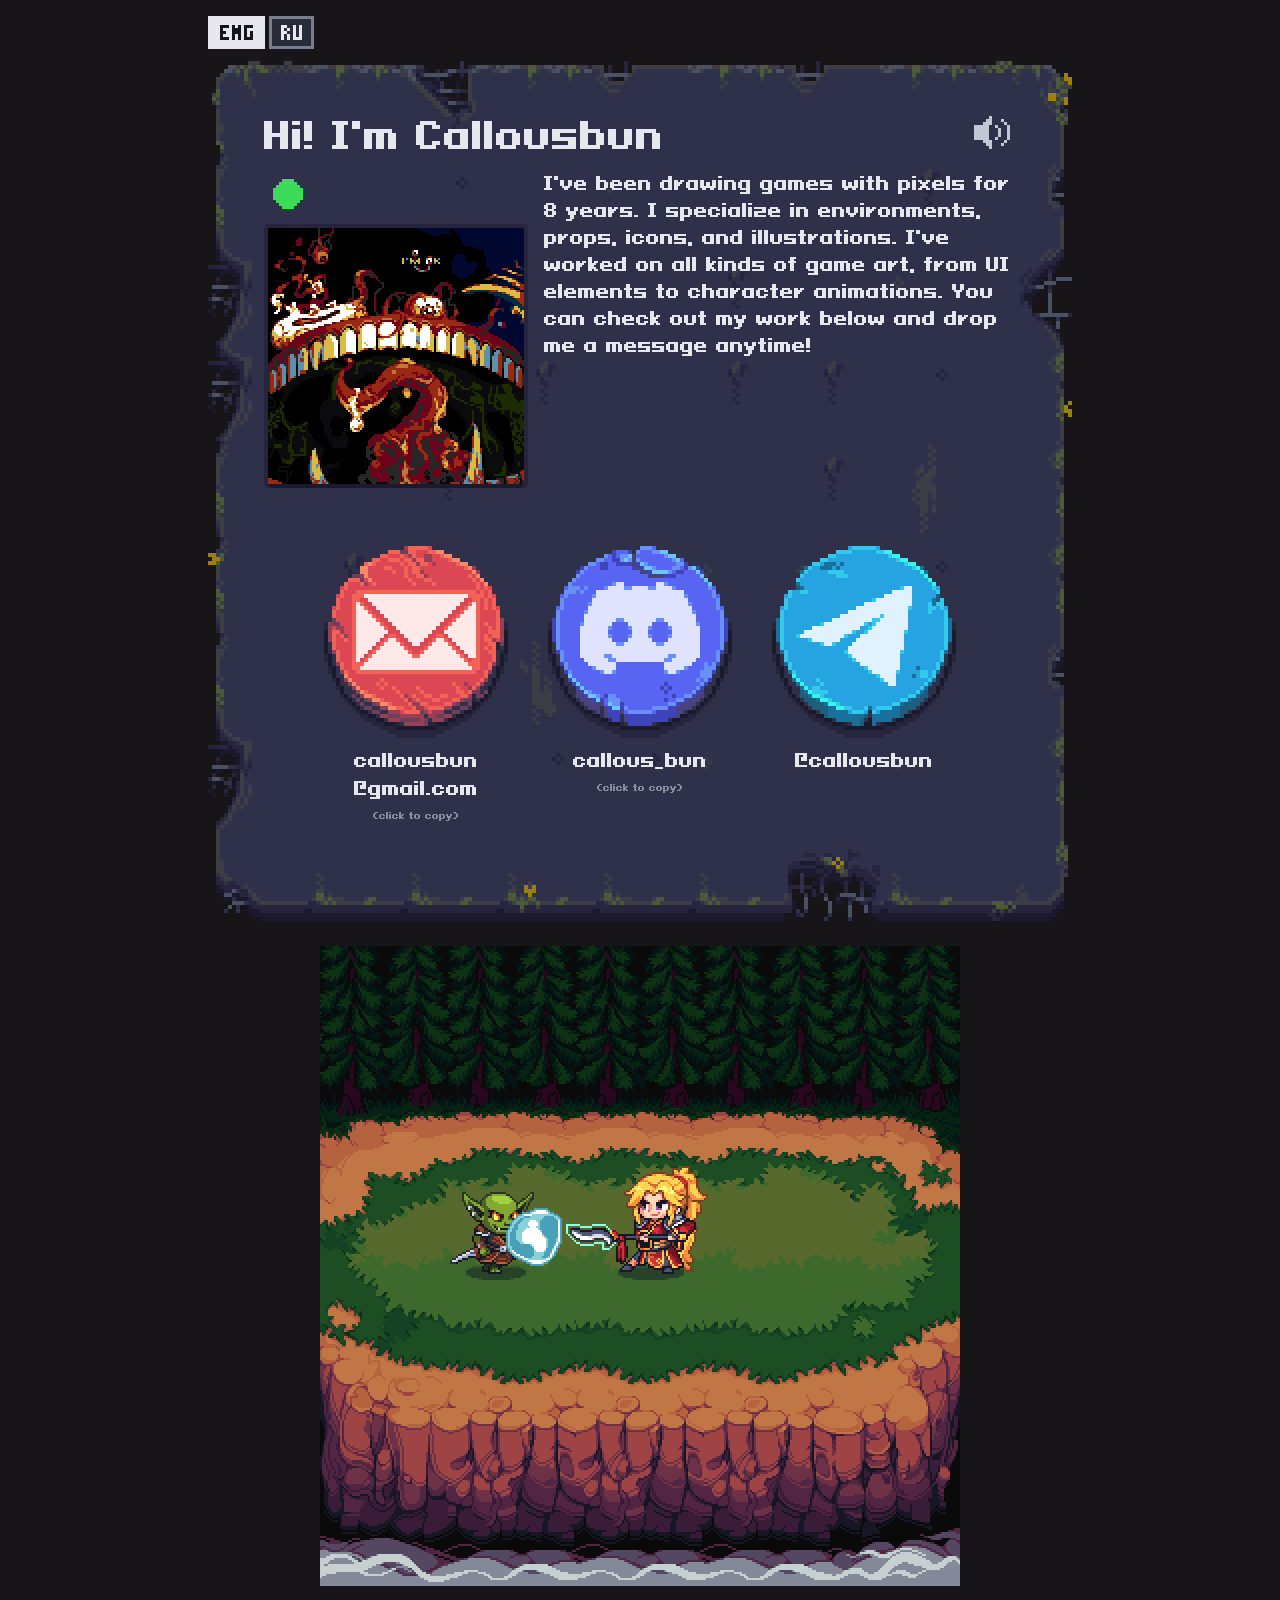
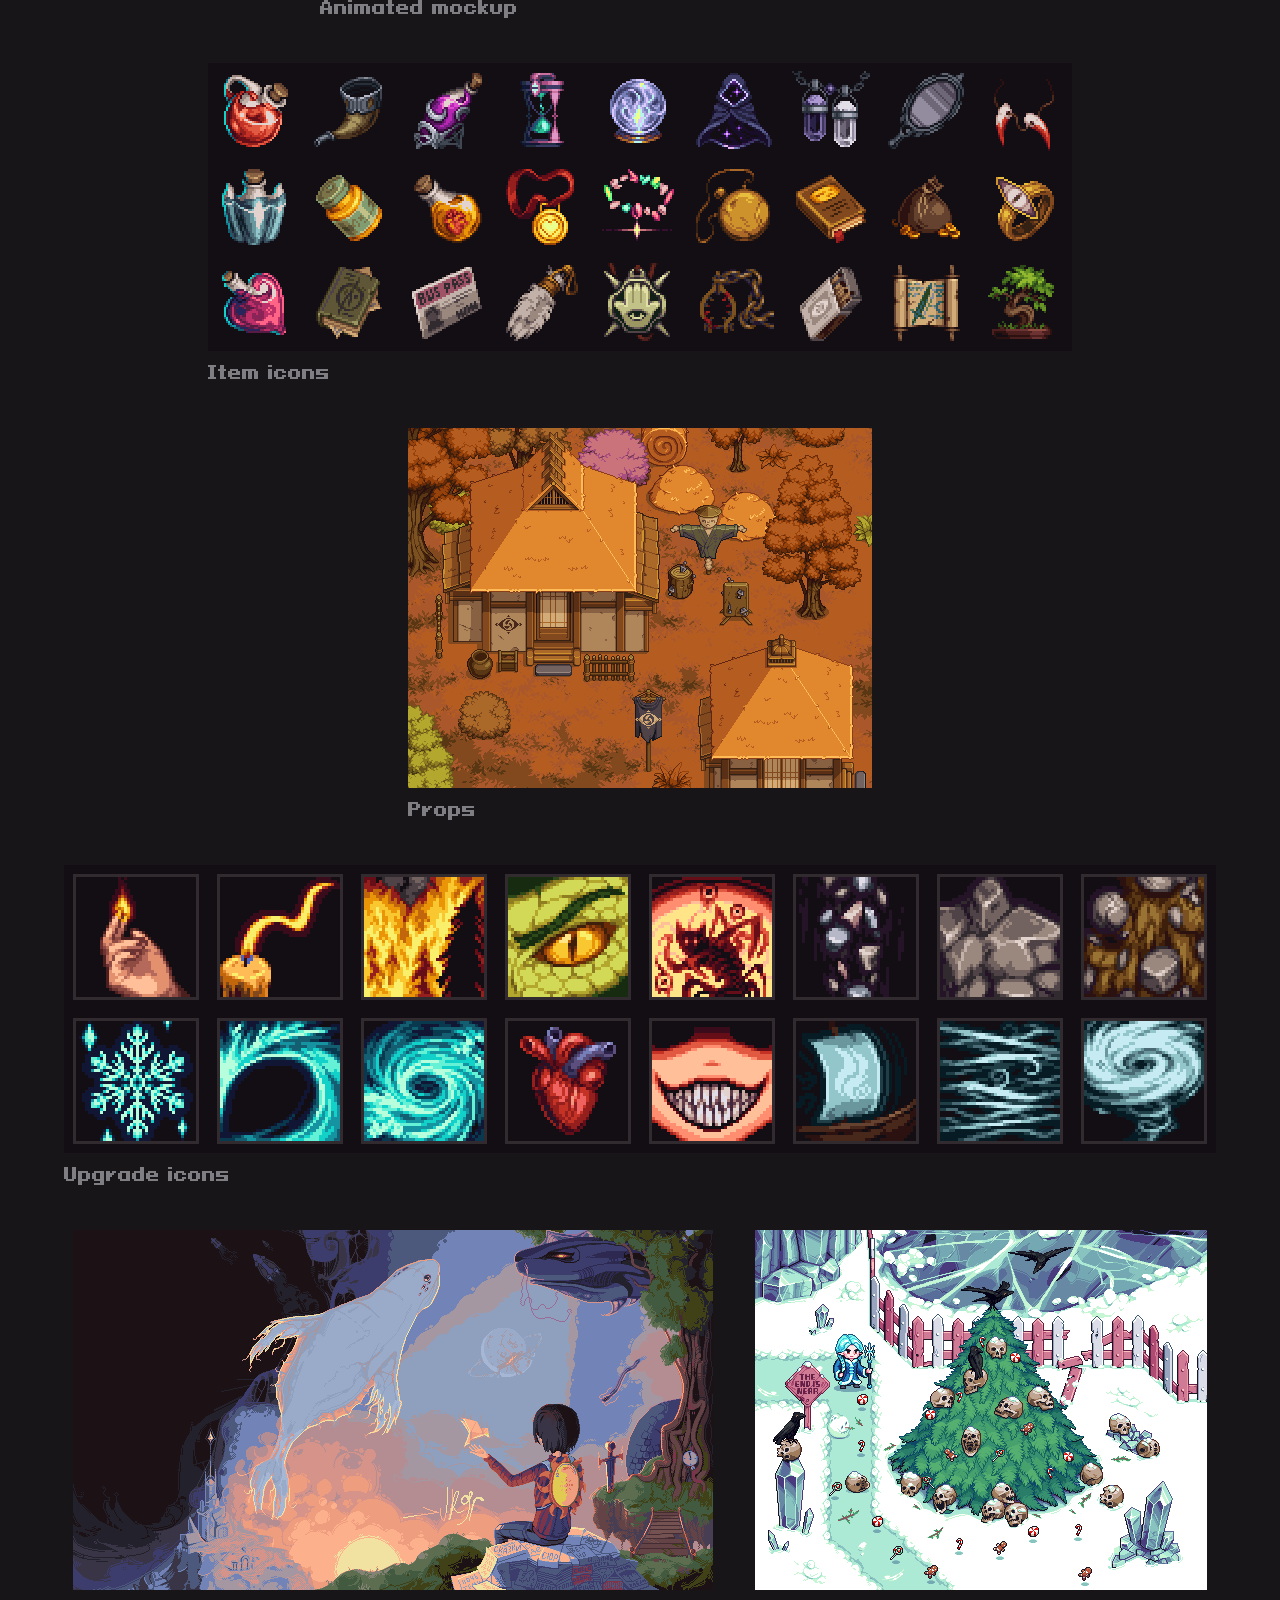
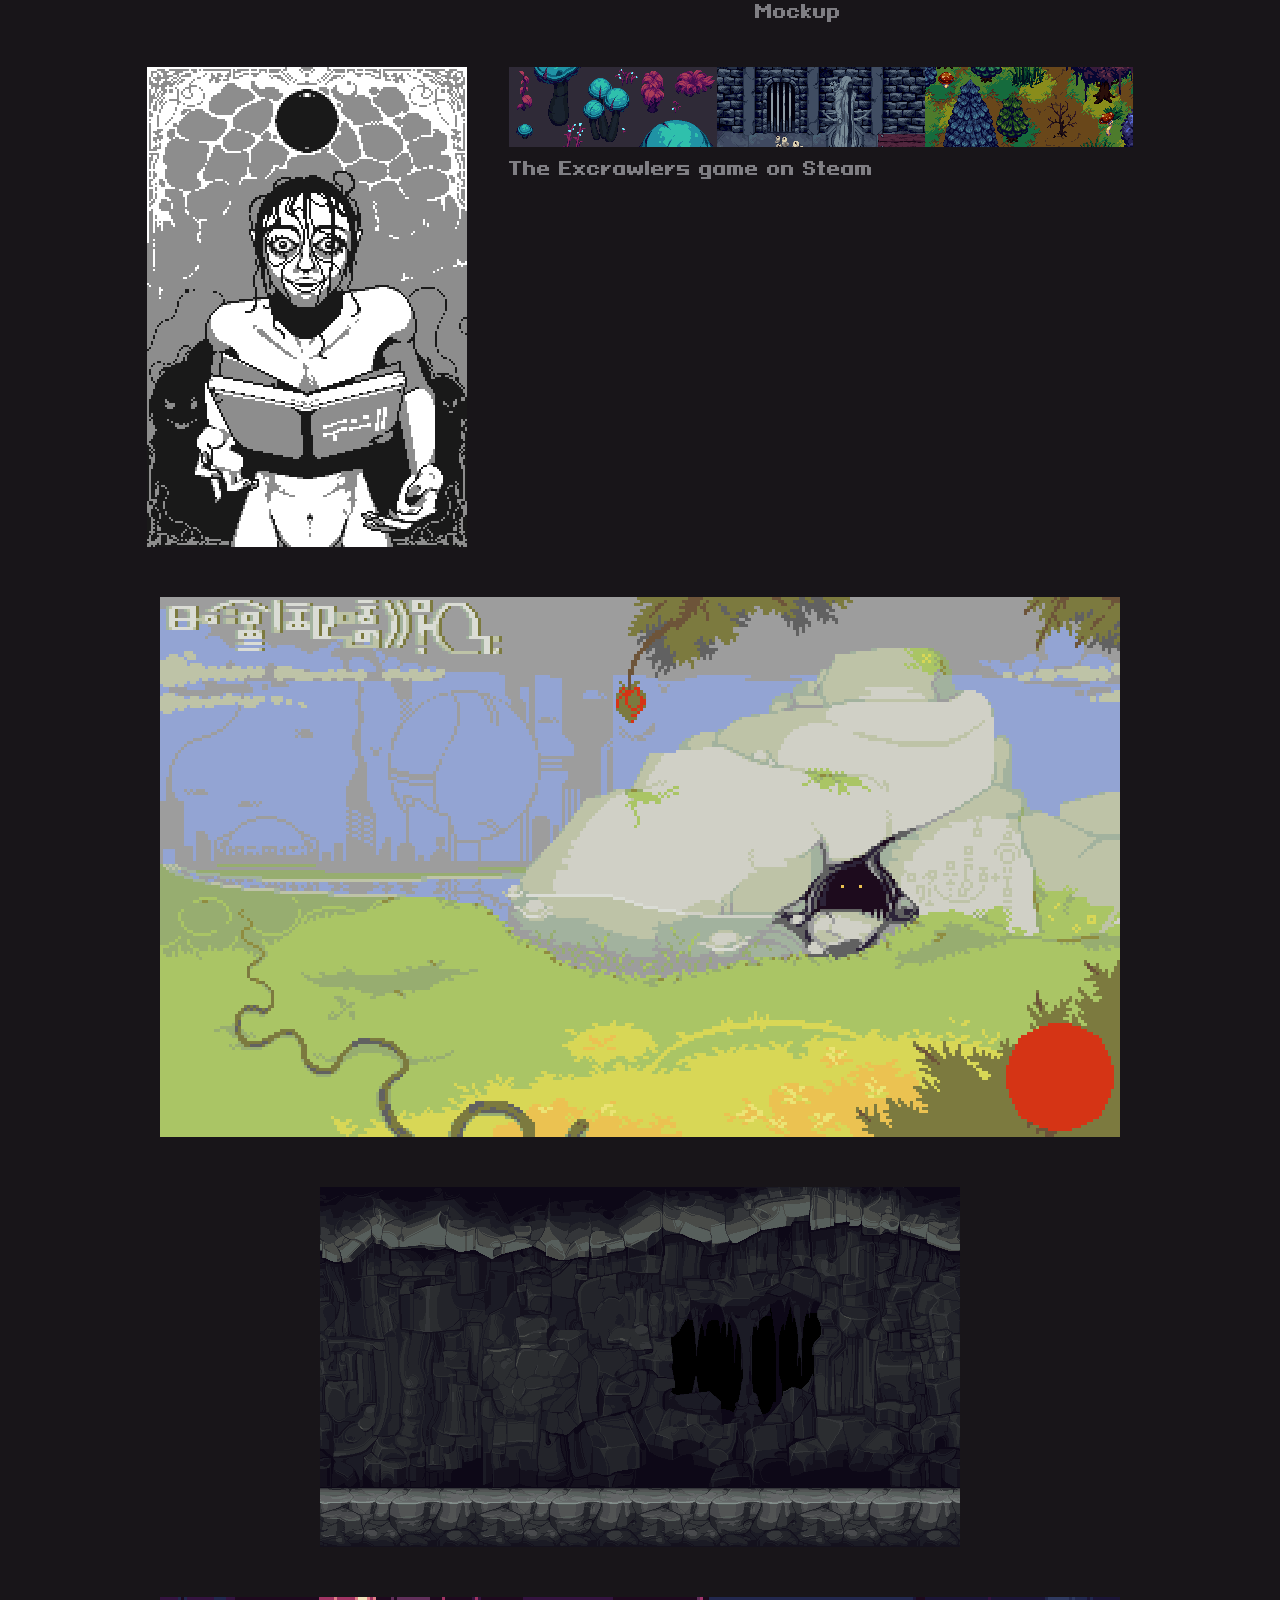
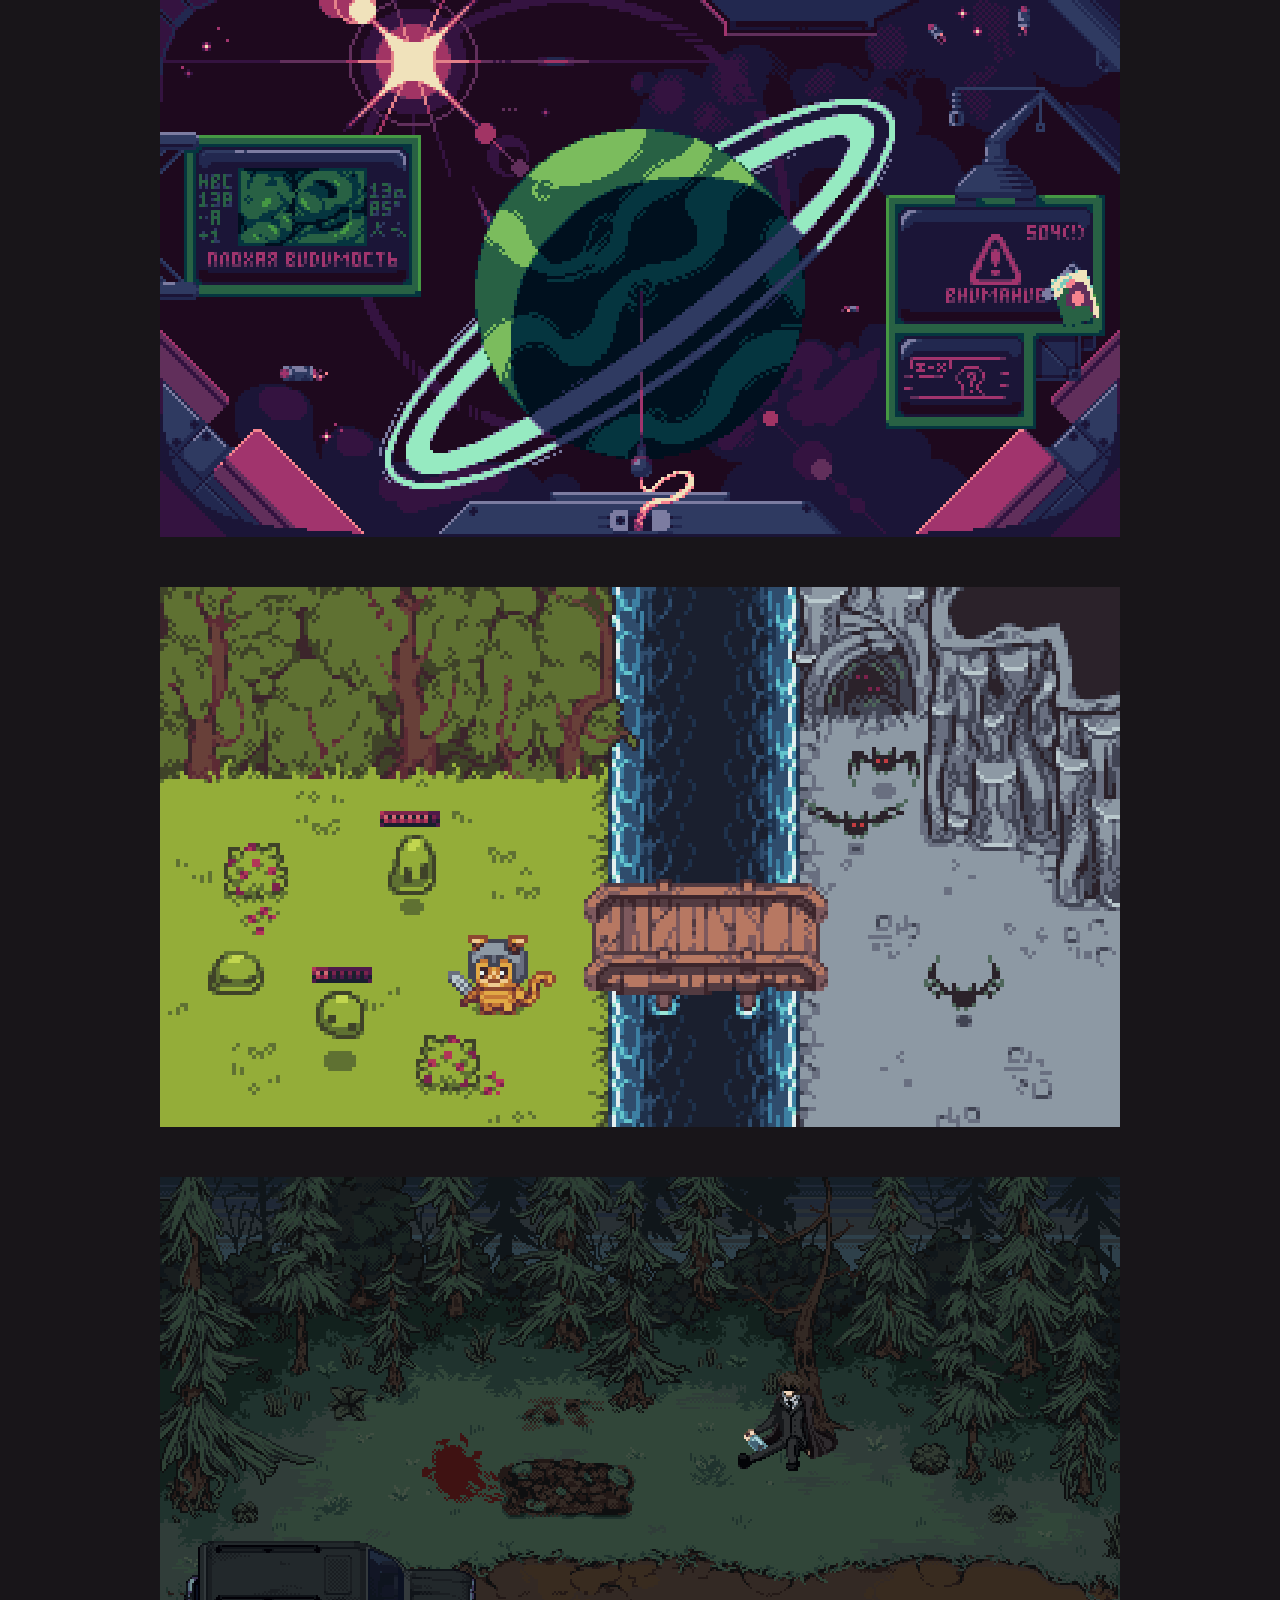
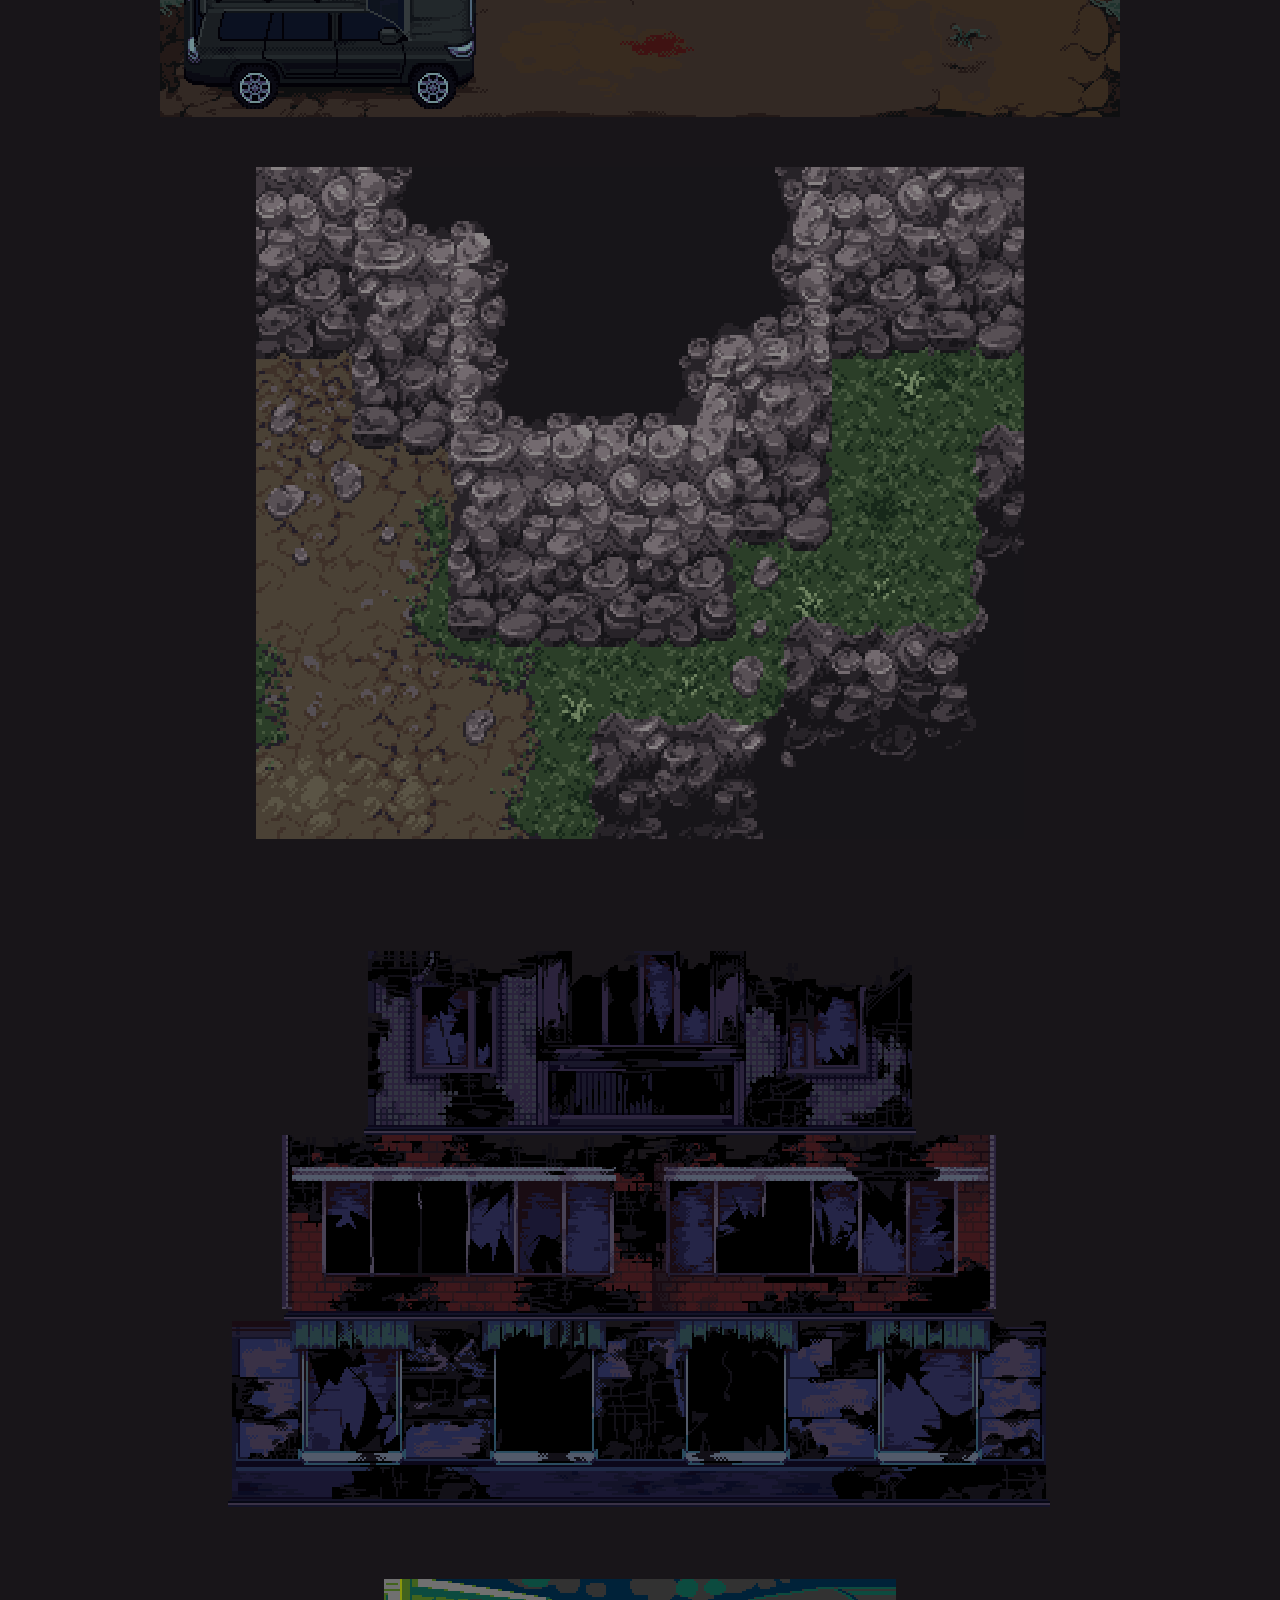
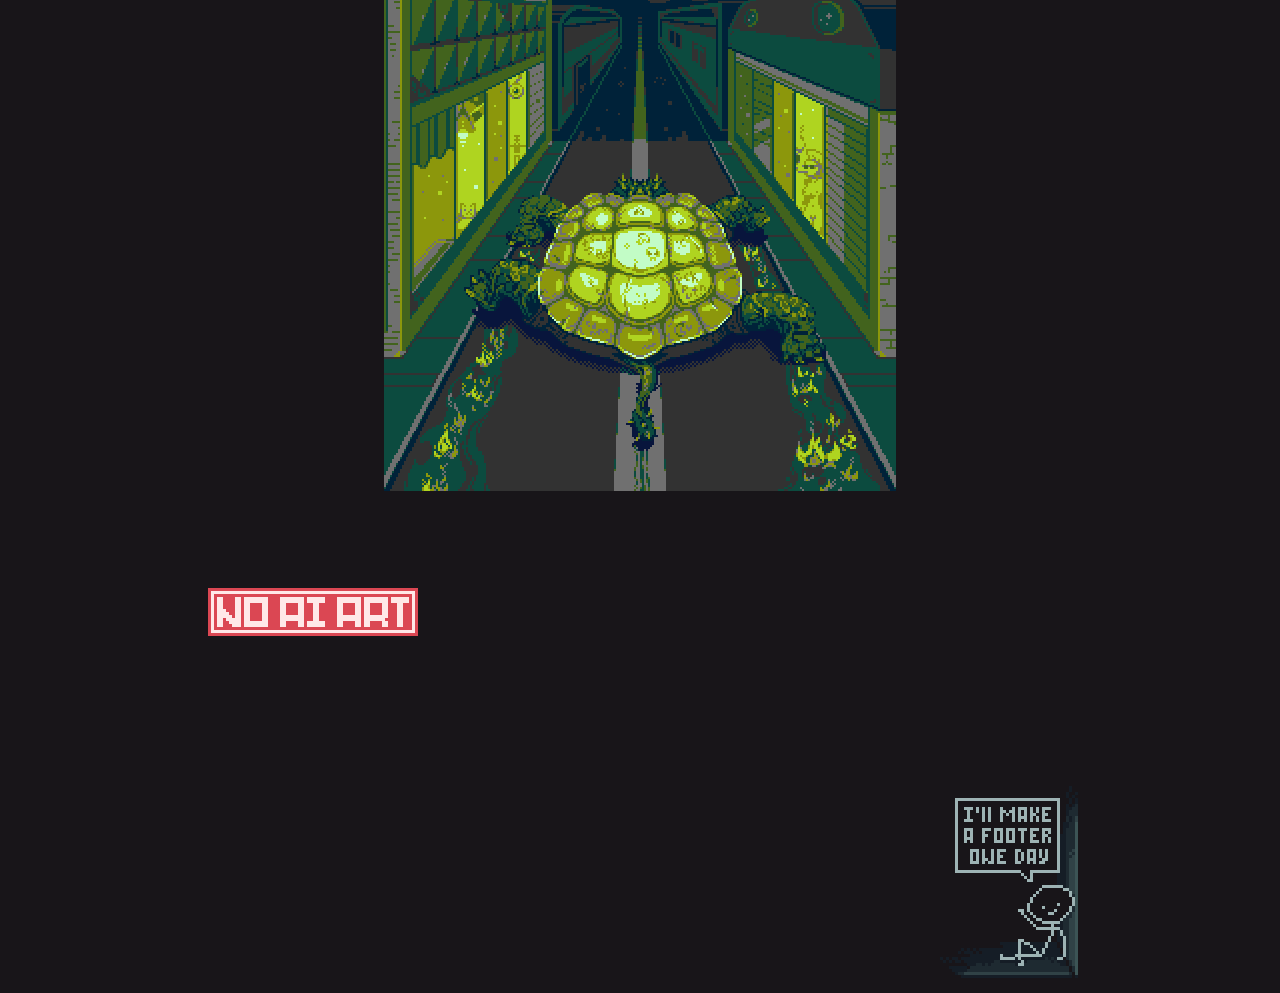
==== commit 4b9999be: "srdgsrdg" ====
--- a/index.html
+++ b/index.html
@@ -11,10 +11,10 @@
 <main class="page">
   <div class="top-row">
     <div class="lang" id="langBar" role="group" aria-label="Language"></div>
-    <button type="button" id="soundBtn" class="pbtn" style="display:none"><img class="px on" alt=""><img class="px off" alt=""></button>
   </div>
 
   <section class="welcome" id="welcome">
+    <button type="button" id="soundBtn" class="pbtn" style="display:none"><img class="px on" alt=""><img class="px off" alt=""></button>
     <h1 id="welcomeTitle" class="welcome-title"></h1>
     <div class="welcome-body">
       <div class="avatar-col">
--- a/style.css
+++ b/style.css
@@ -109,4 +109,20 @@
 /* --- Этап 6: плавное появление страницы. Пока html.loading, виден только фон --- */
 .page, .gallery-wrap, .footer-art { transition:opacity .7s ease-out; }
 html.loading .page, html.loading .gallery-wrap, html.loading .footer-art { opacity:0; }
-@media (prefers-reduced-motion:reduce) { .page, .gallery-wrap, .footer-art { transition:none; } }+@media (prefers-reduced-motion:reduce) { .page, .gallery-wrap, .footer-art { transition:none; } }
+
+/* --- Этап 7 --- */
+/* Кнопка звука: в правом верхнем углу приветственного блока, на уровне содержимого (небольшой отступ от края рамки) */
+#soundBtn { position:absolute; top:var(--welcome-pad, 56px); right:var(--welcome-pad, 56px); z-index:2; }
+.welcome-title { padding-right:44px; }   /* заголовок не заезжает под кнопку звука */
+
+/* Ссылки в описании арта (просмотр) */
+.viewer-caption { overflow-wrap:anywhere; }
+.viewer-caption a { color:var(--accent); text-decoration:underline; text-underline-offset:4px; cursor:pointer; }
+.viewer-caption a:hover, .viewer-caption a:focus-visible { color:var(--text); outline:none; }
+
+/* Большие экраны (FullHD, QHD): заголовок и текст приветствия крупнее на 1-2 шага по 9 px. Телефоны и ноутбуки не затронуты. */
+@media (min-width:1600px) {
+  :root { --fs-title:45px; --lh-title:54px; --fs-welcome:27px; --lh-welcome:40px; }
+}
+
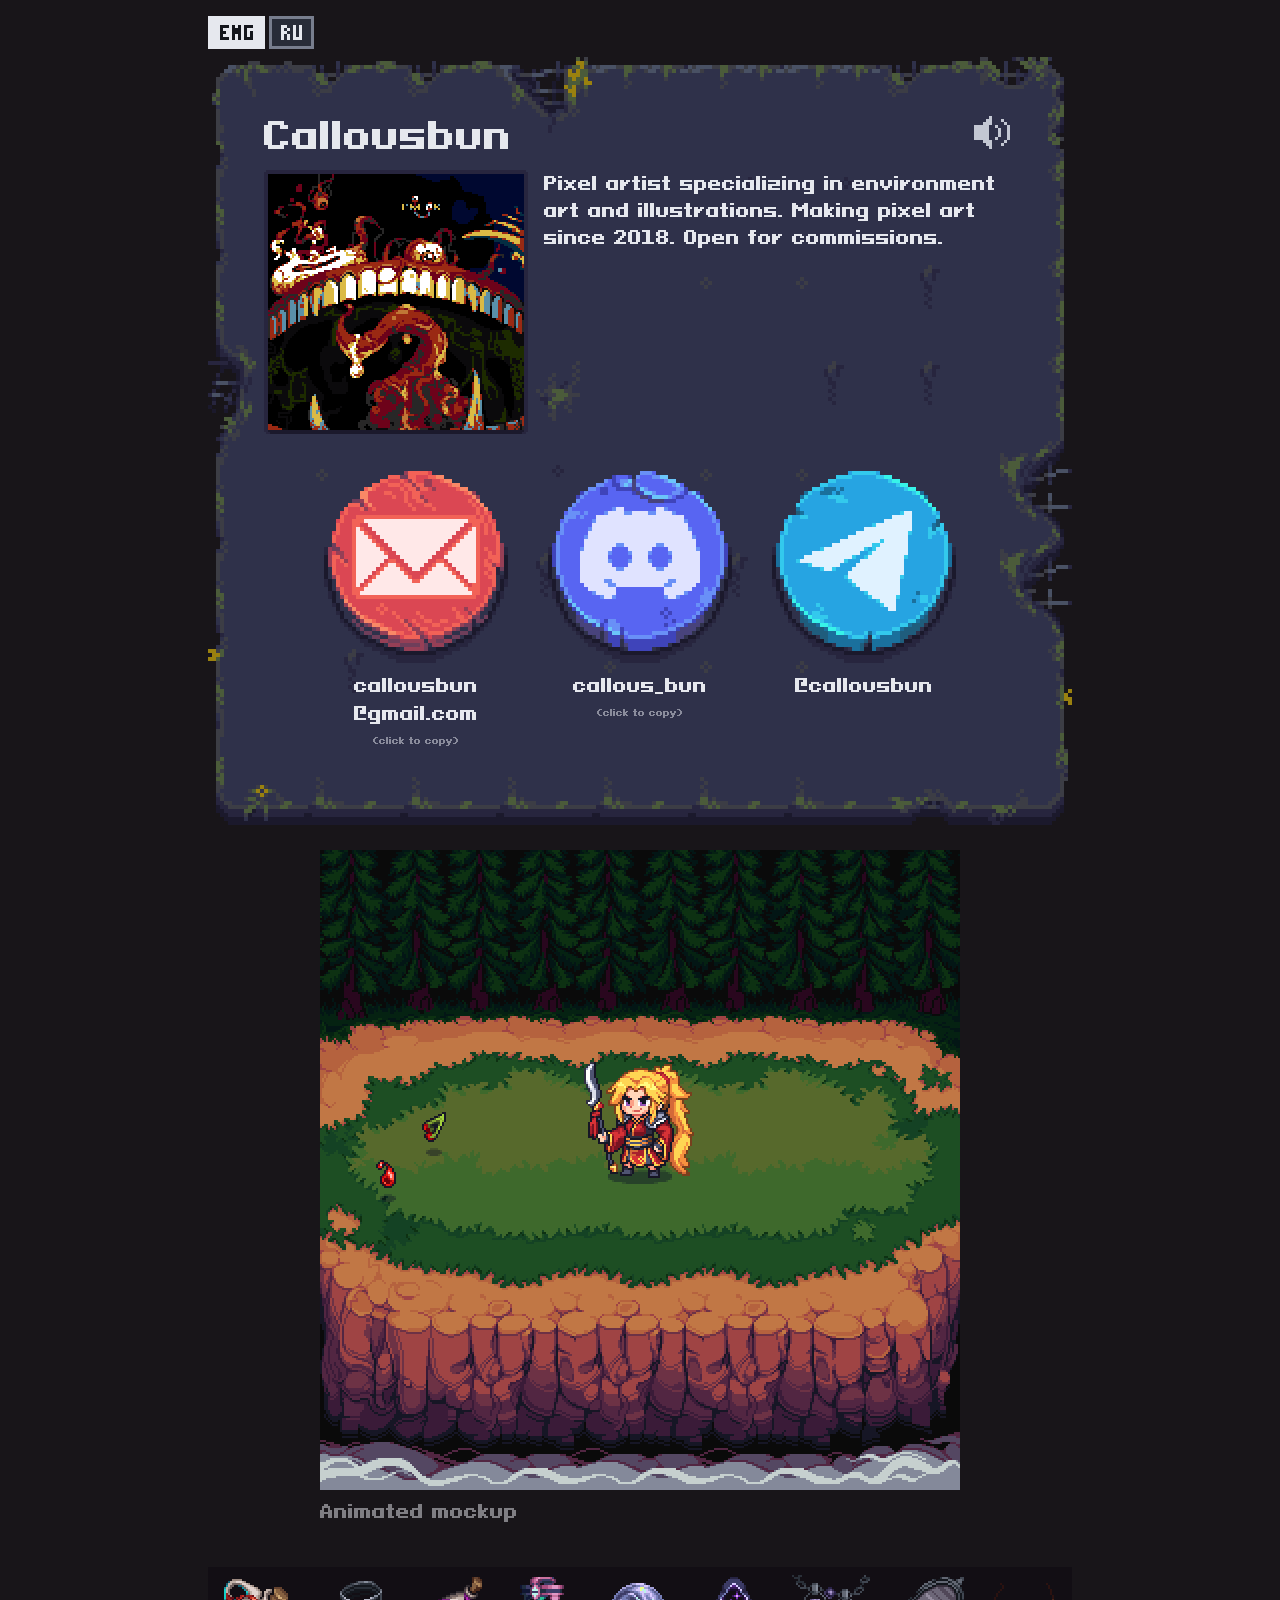
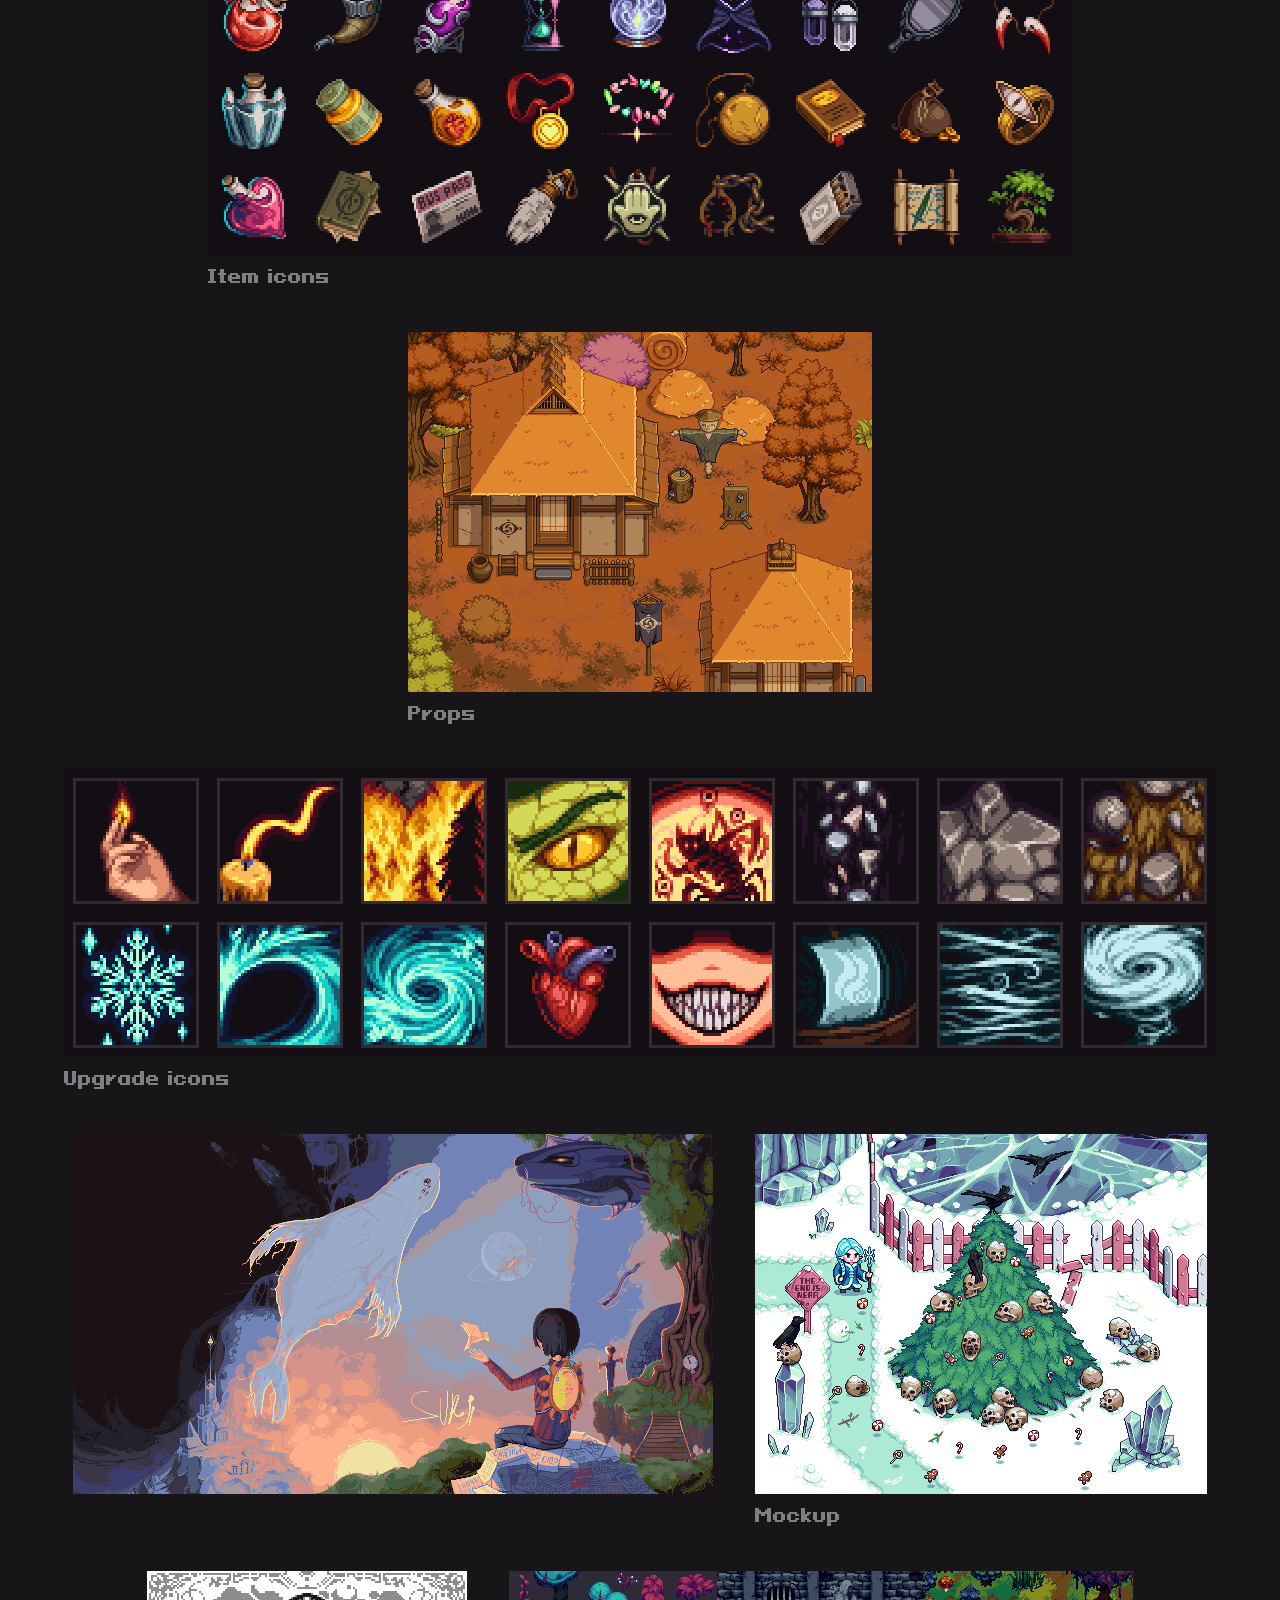
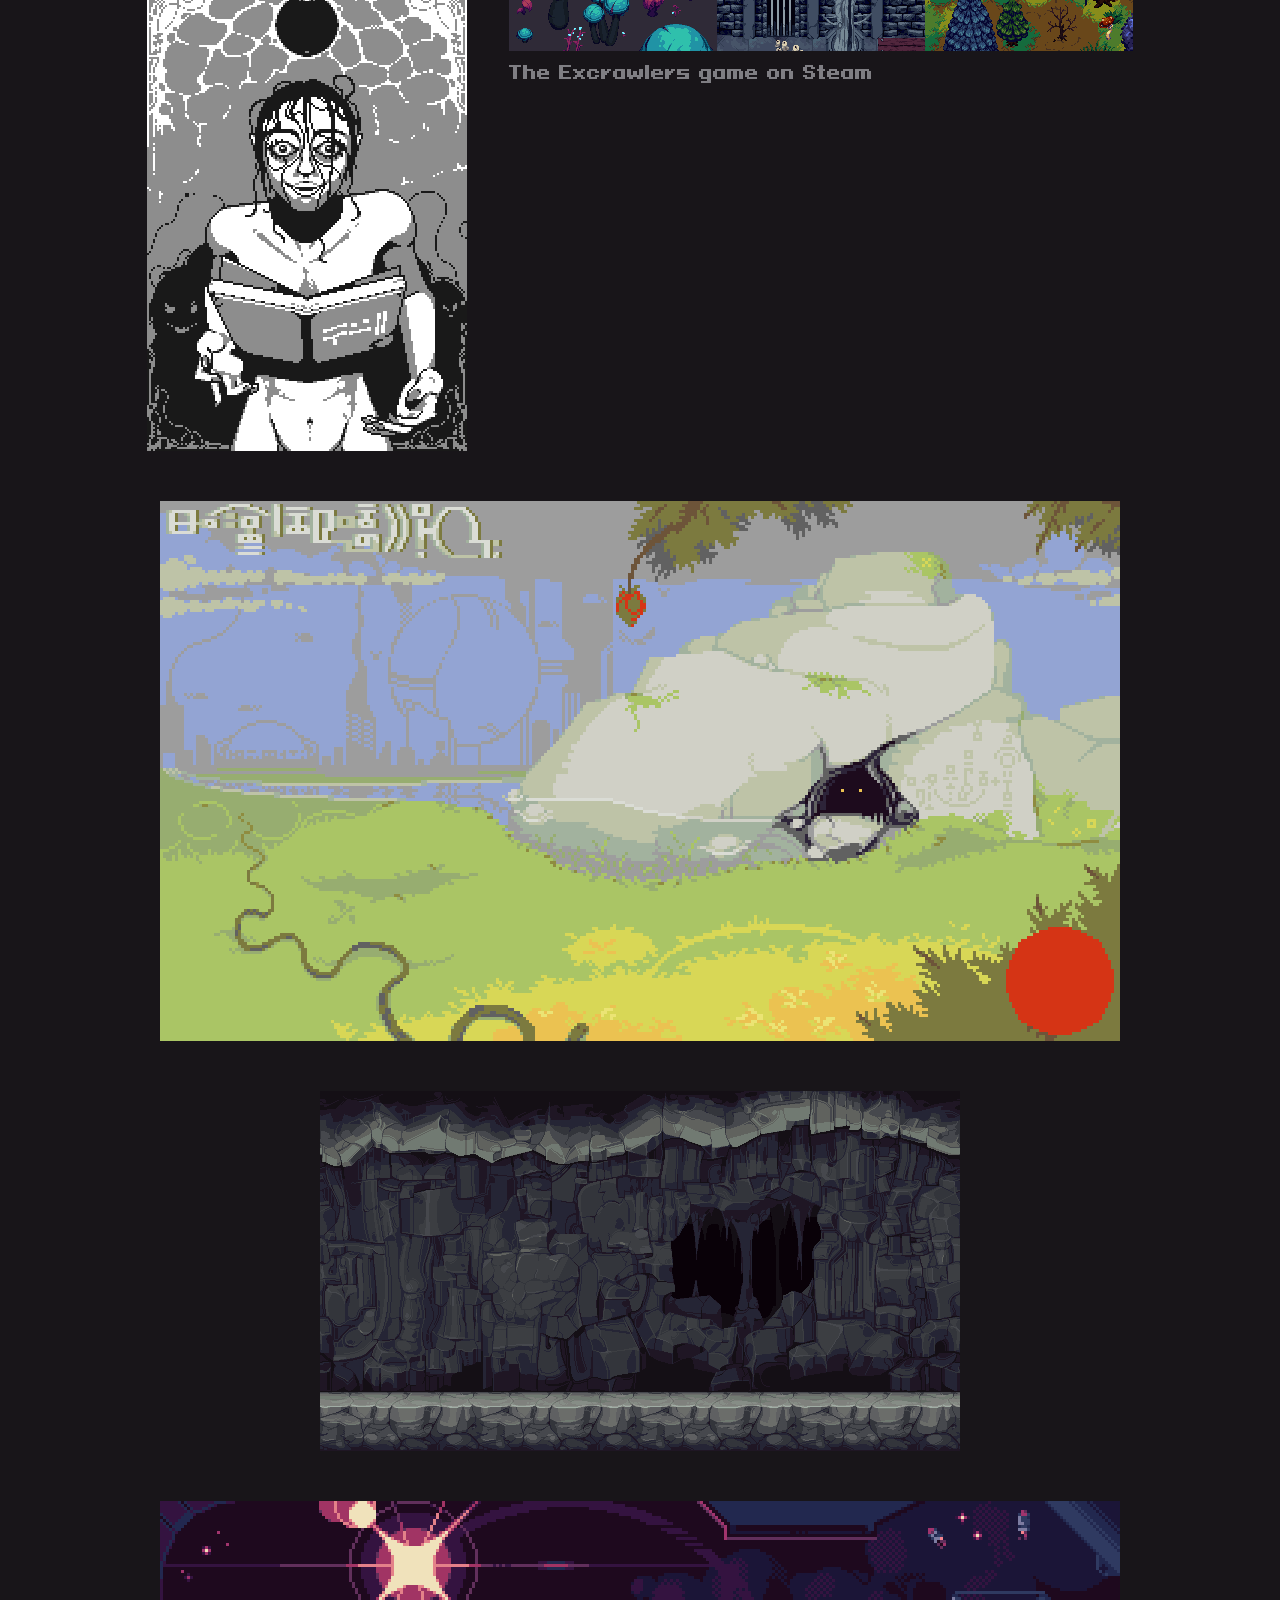
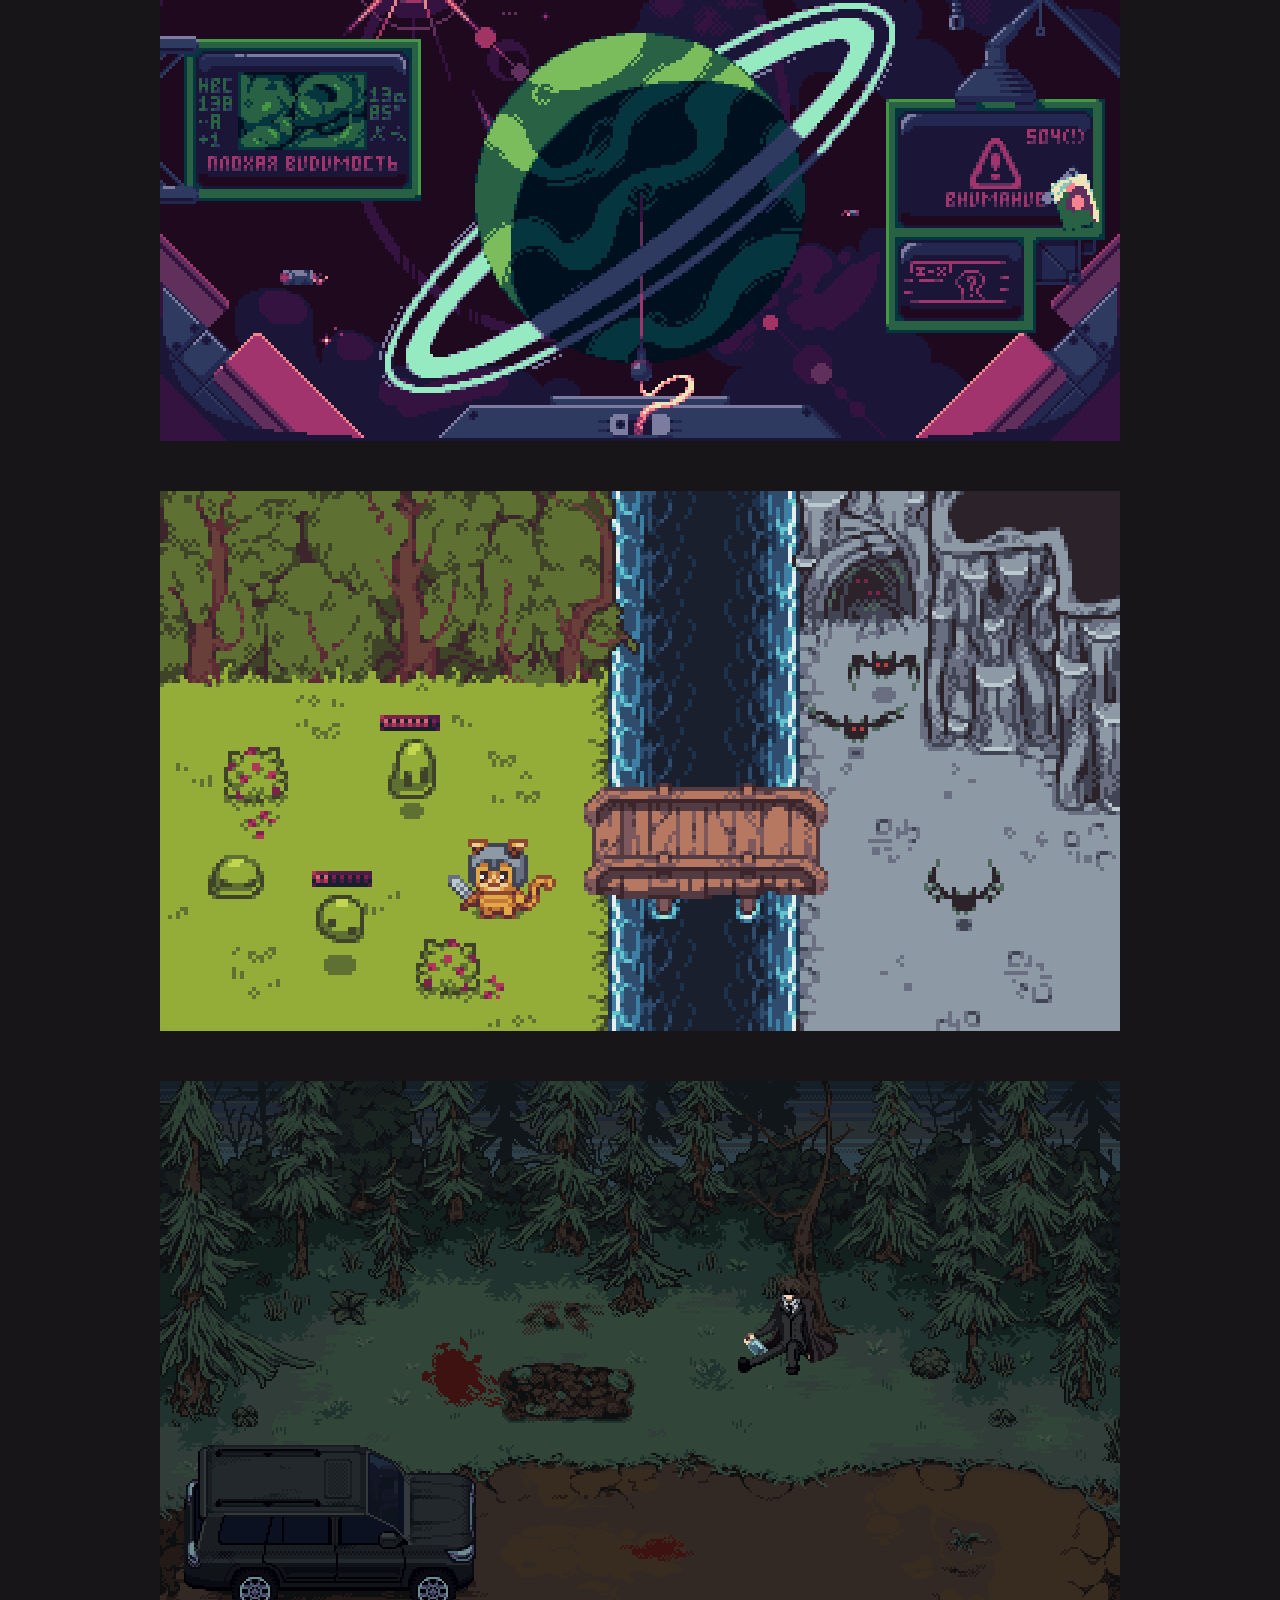
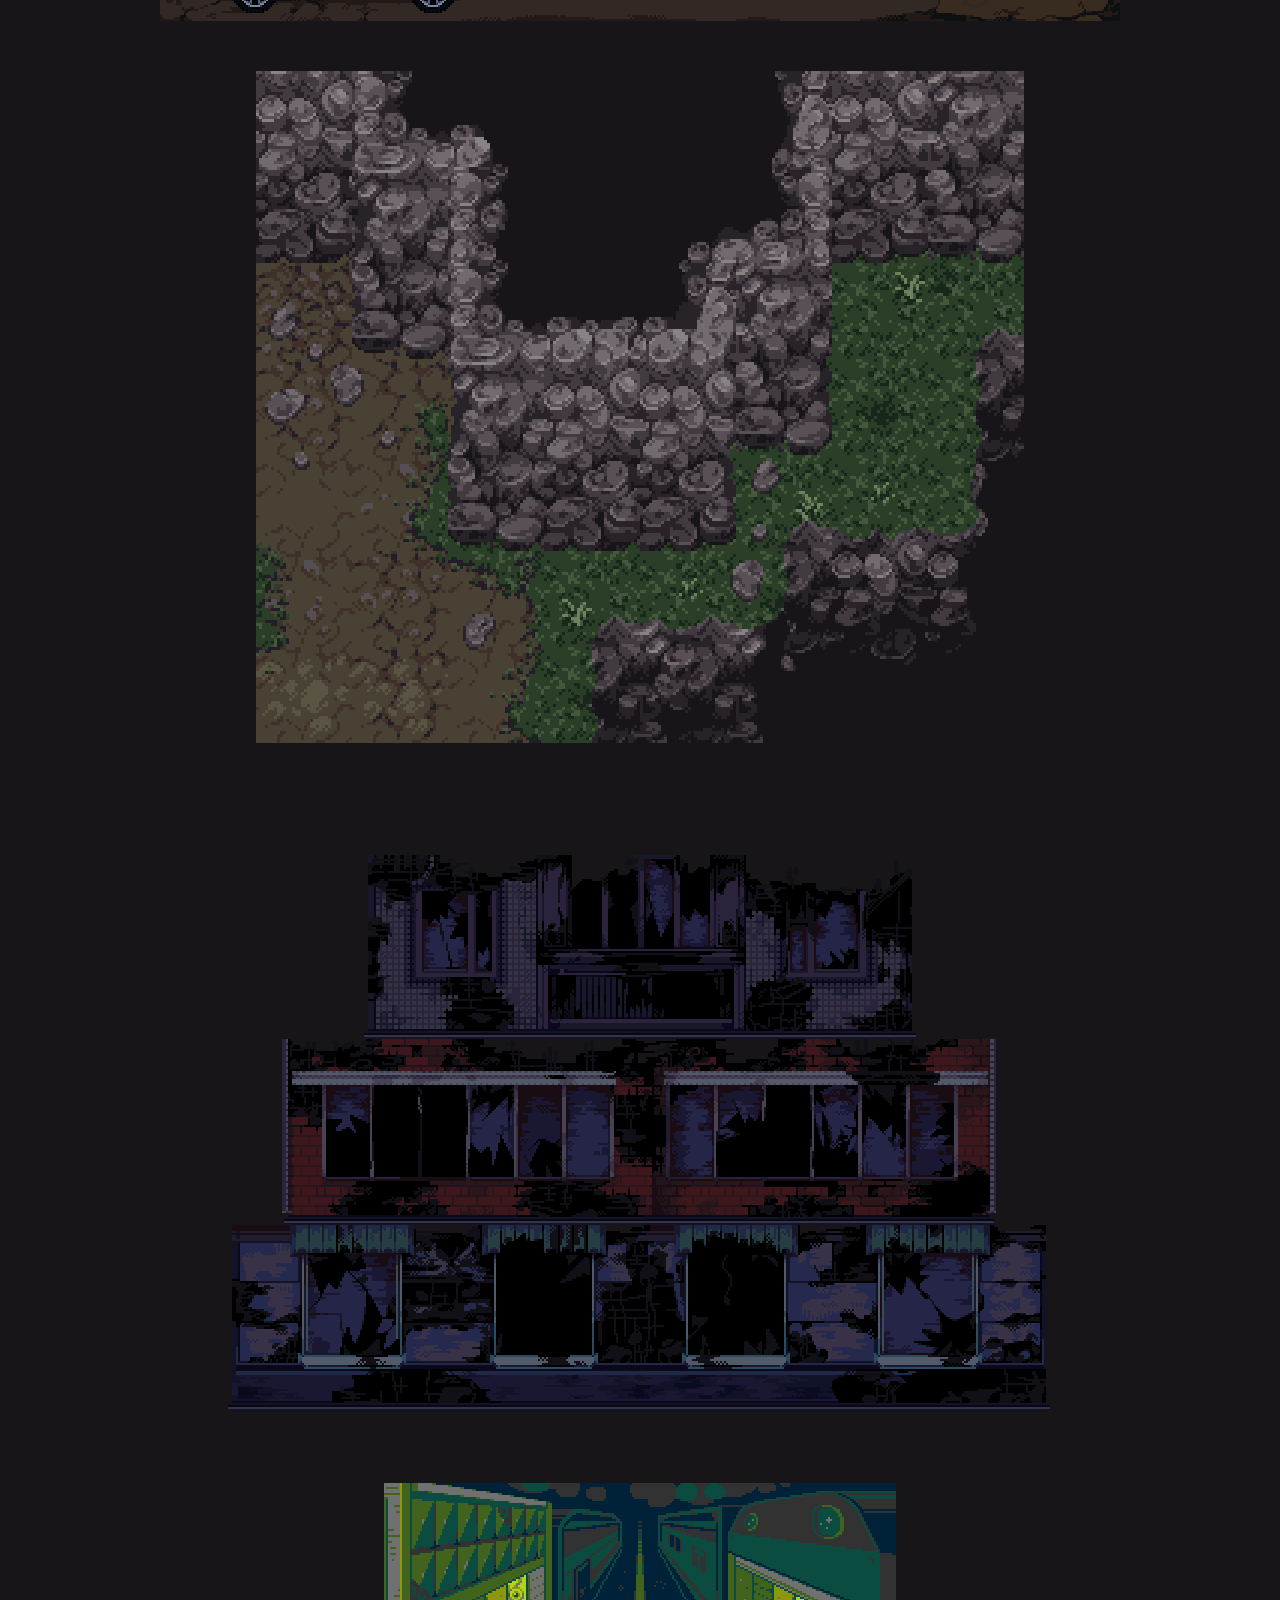
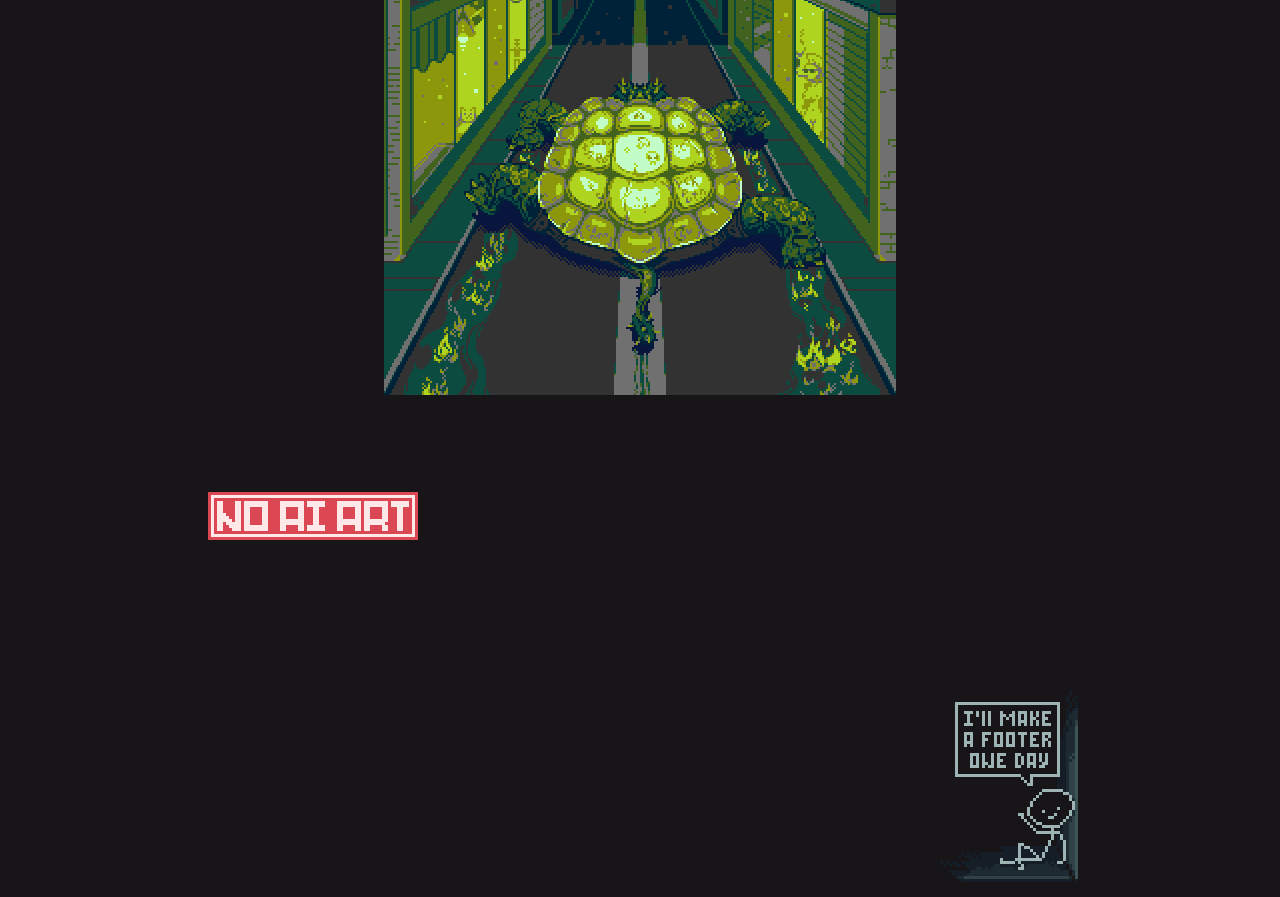
==== commit 0e3a4336: "rthfrtshrthrt" ====
--- a/index.html
+++ b/index.html
@@ -18,7 +18,6 @@
     <h1 id="welcomeTitle" class="welcome-title"></h1>
     <div class="welcome-body">
       <div class="avatar-col">
-        <img id="status" class="px" alt="" data-i18n-title="status">
         <img id="avatar" class="px" alt="Avatar">
       </div>
       <p id="welcomeText" class="bubble"></p>
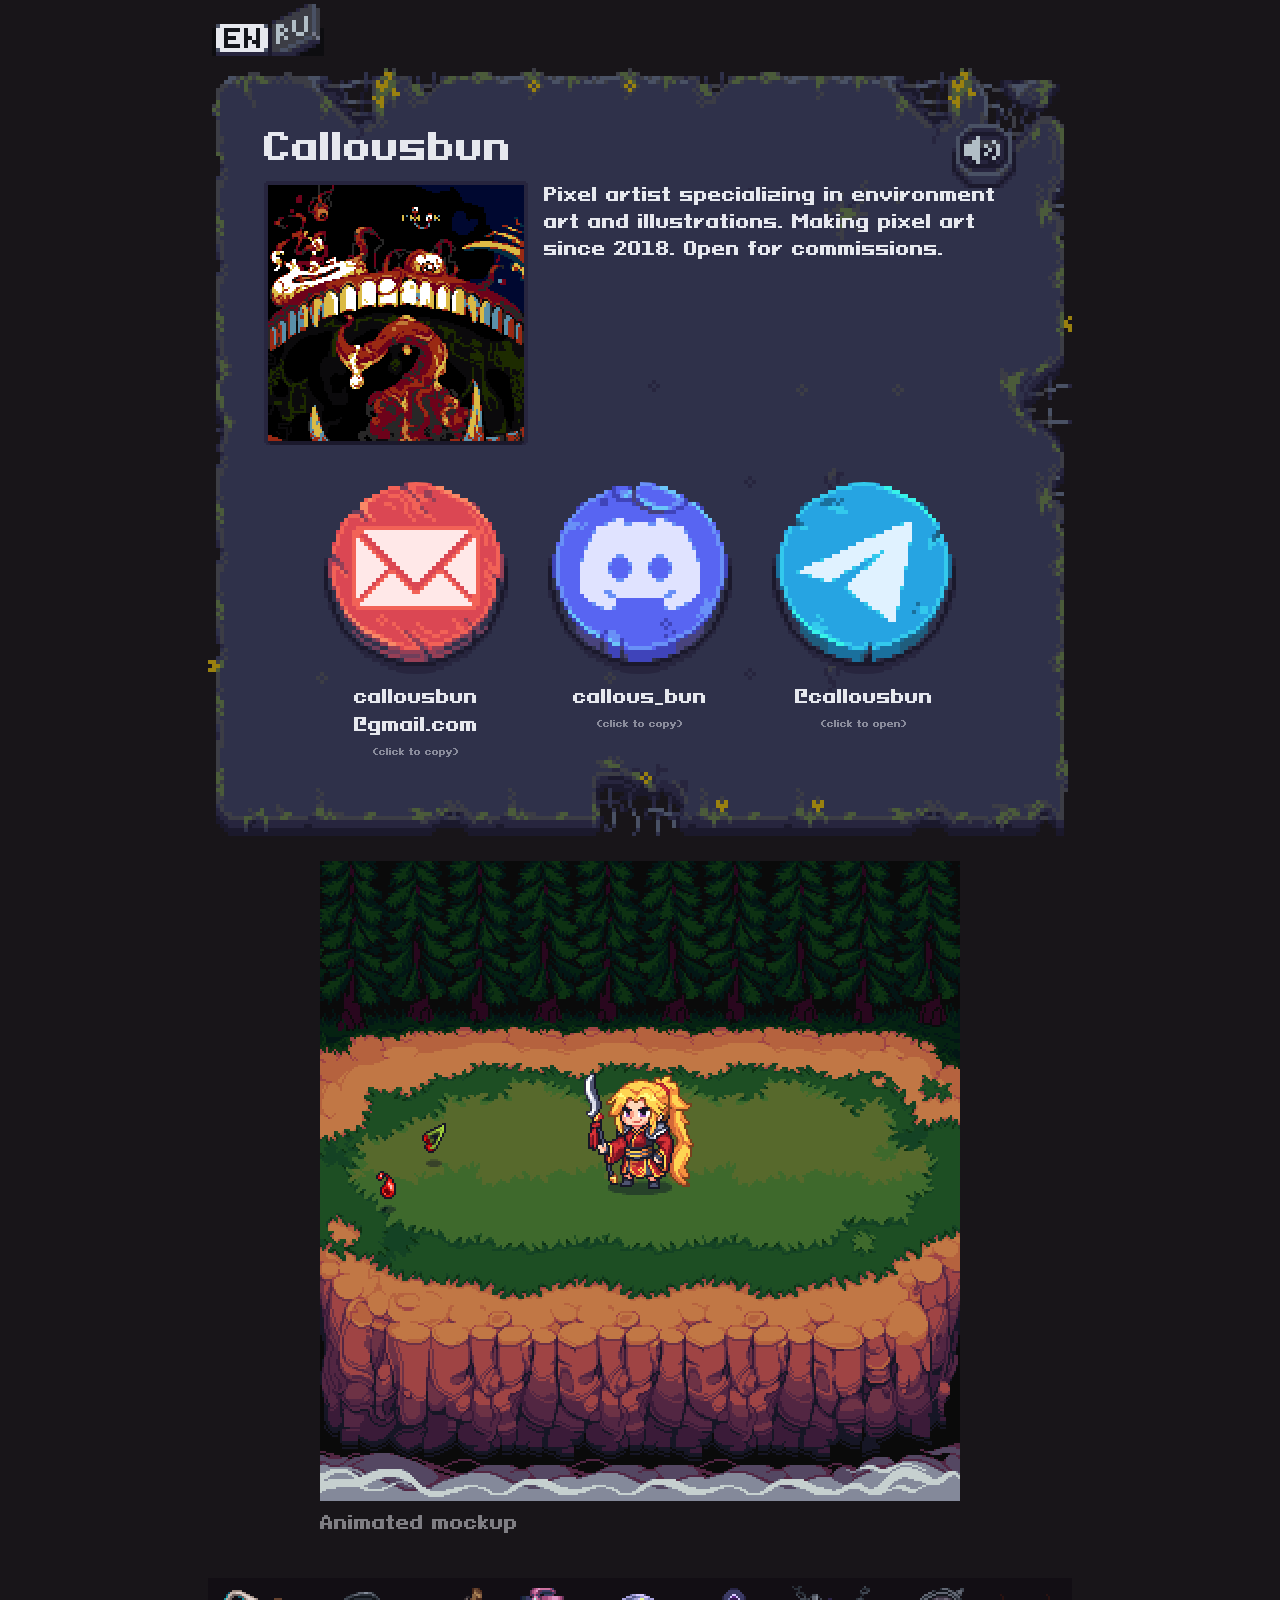
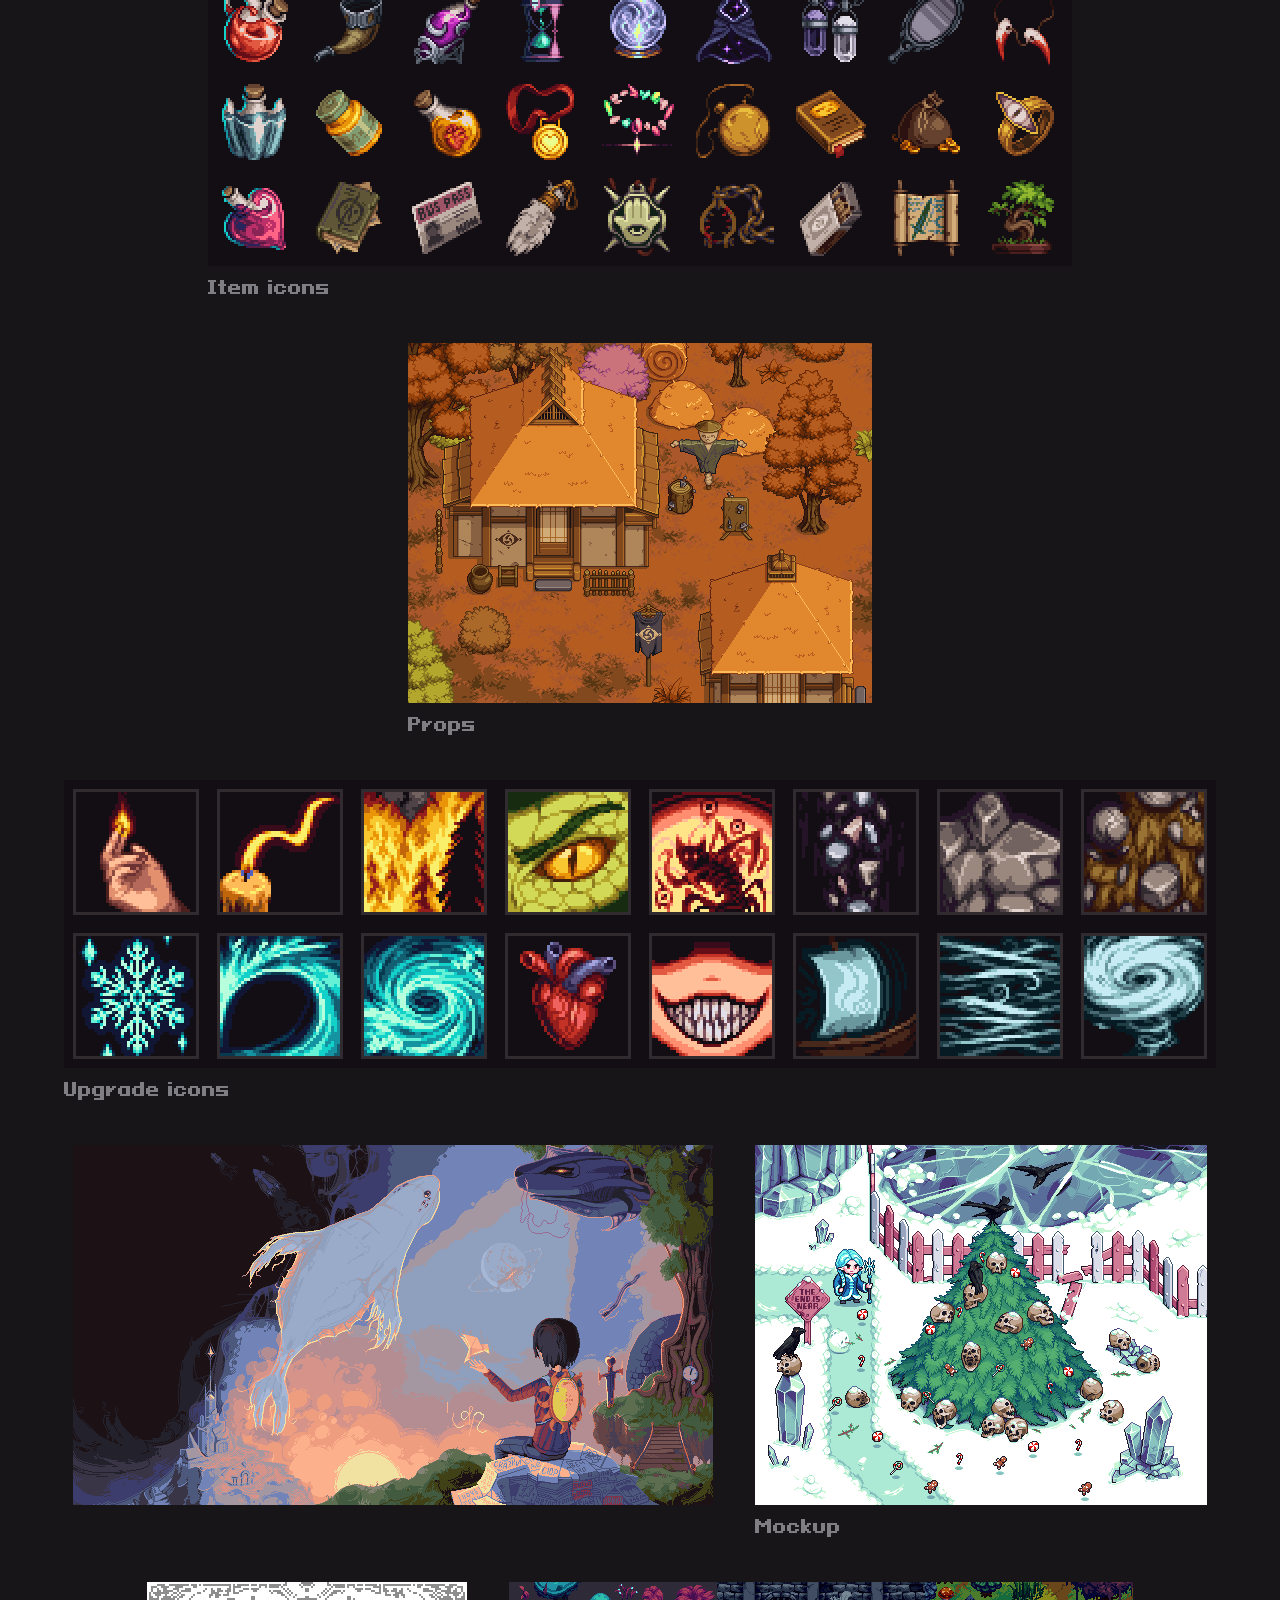
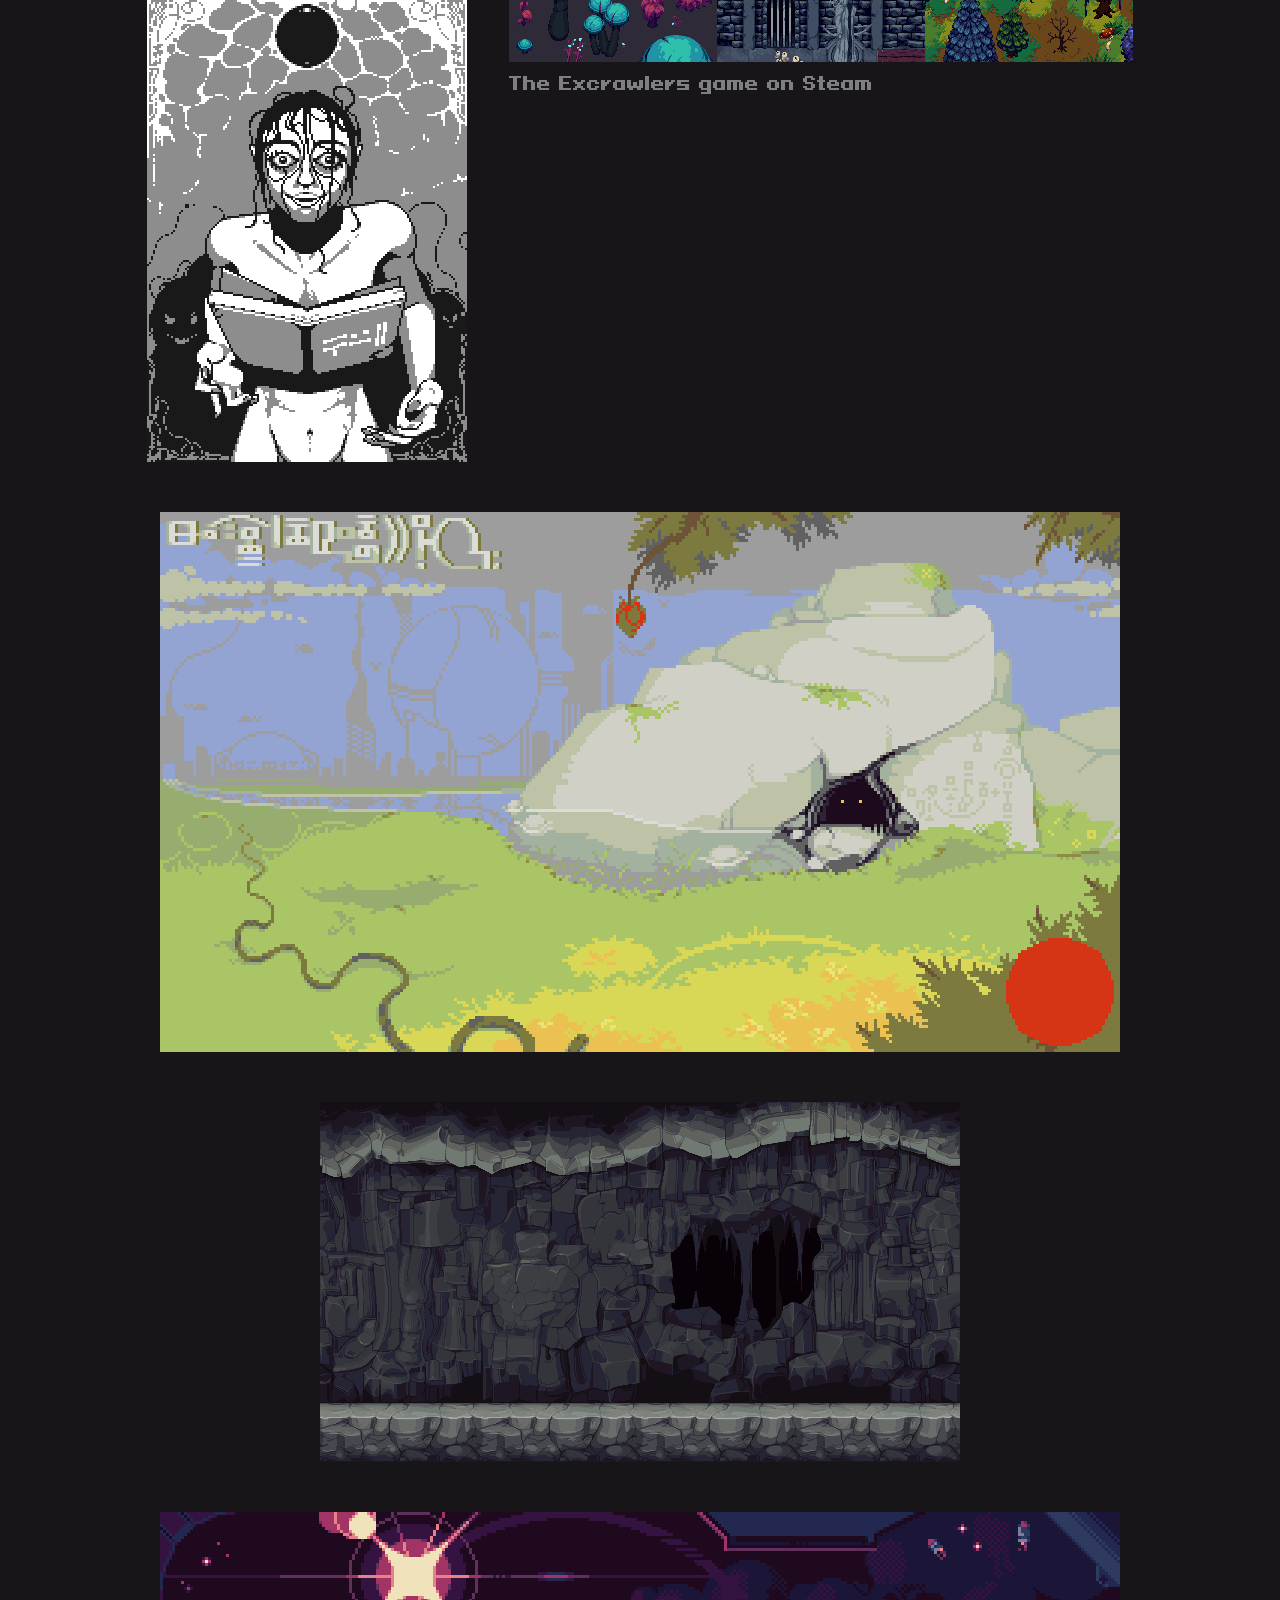
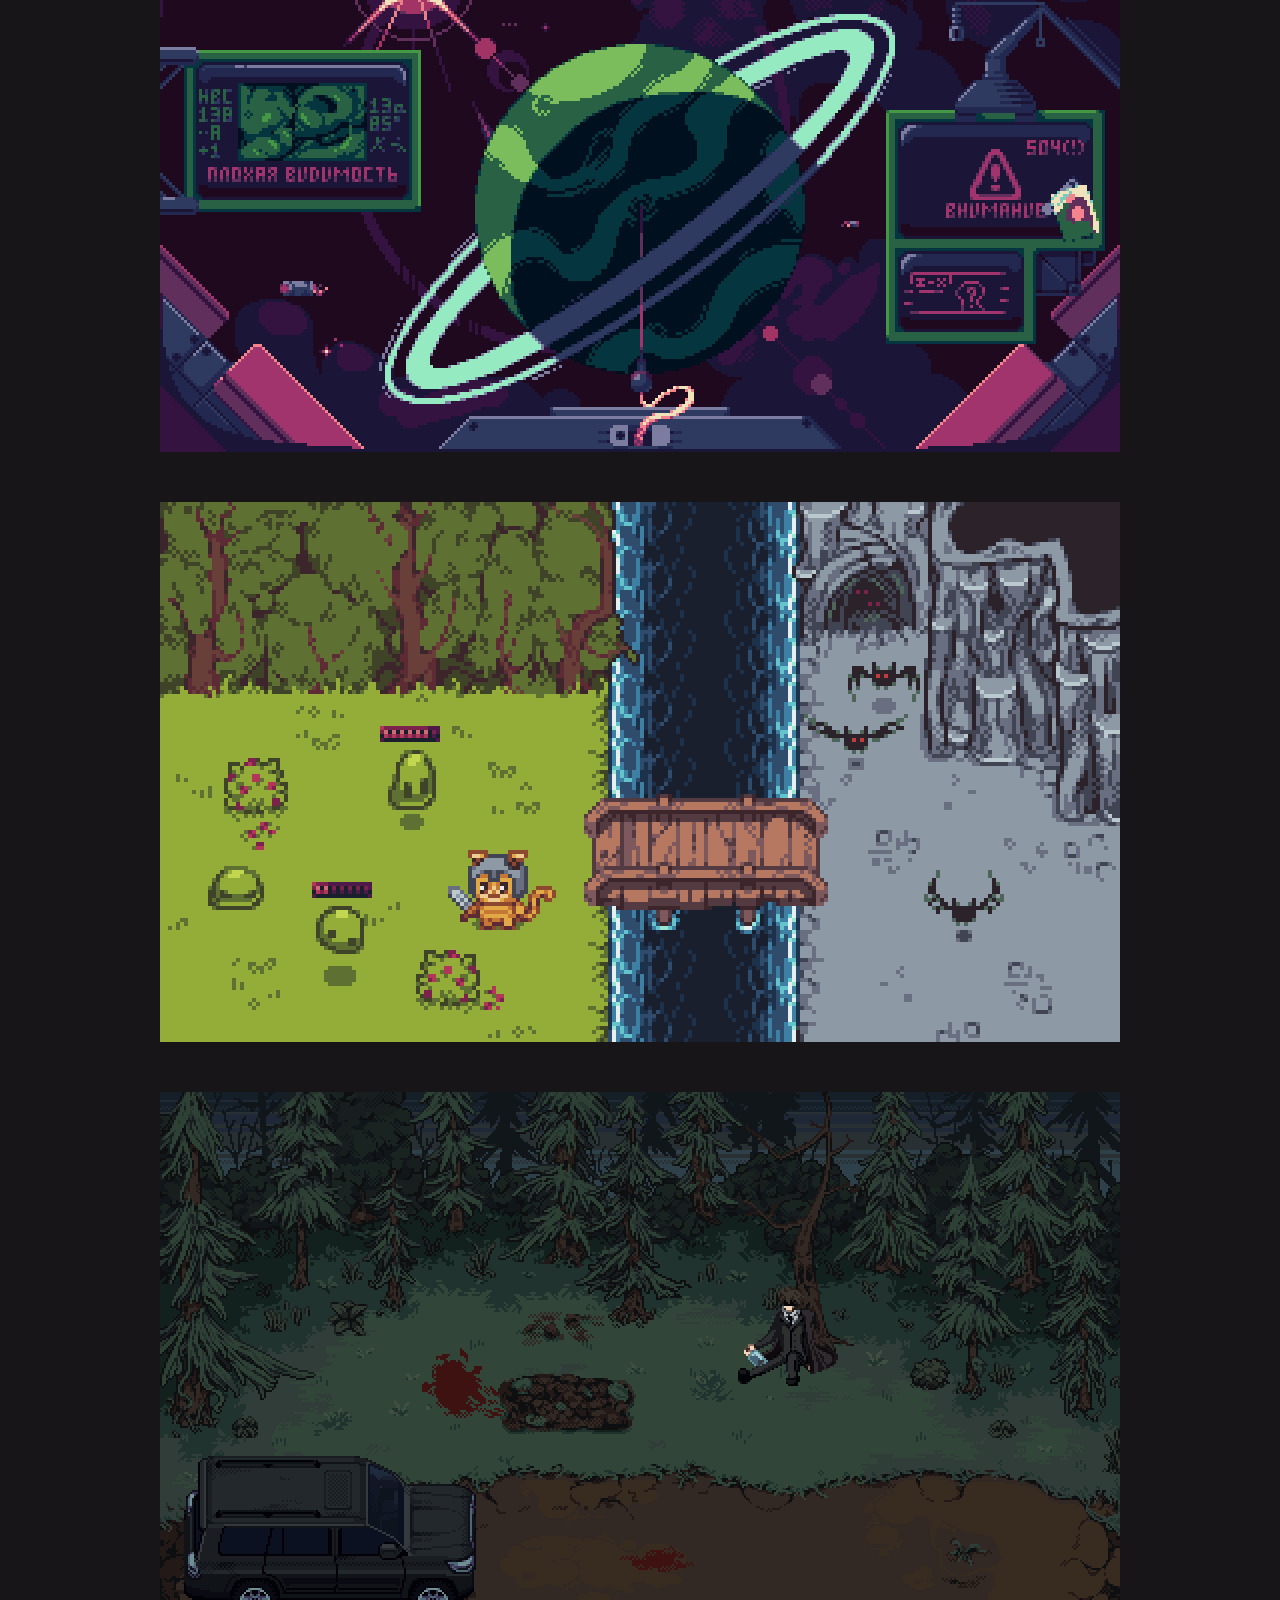
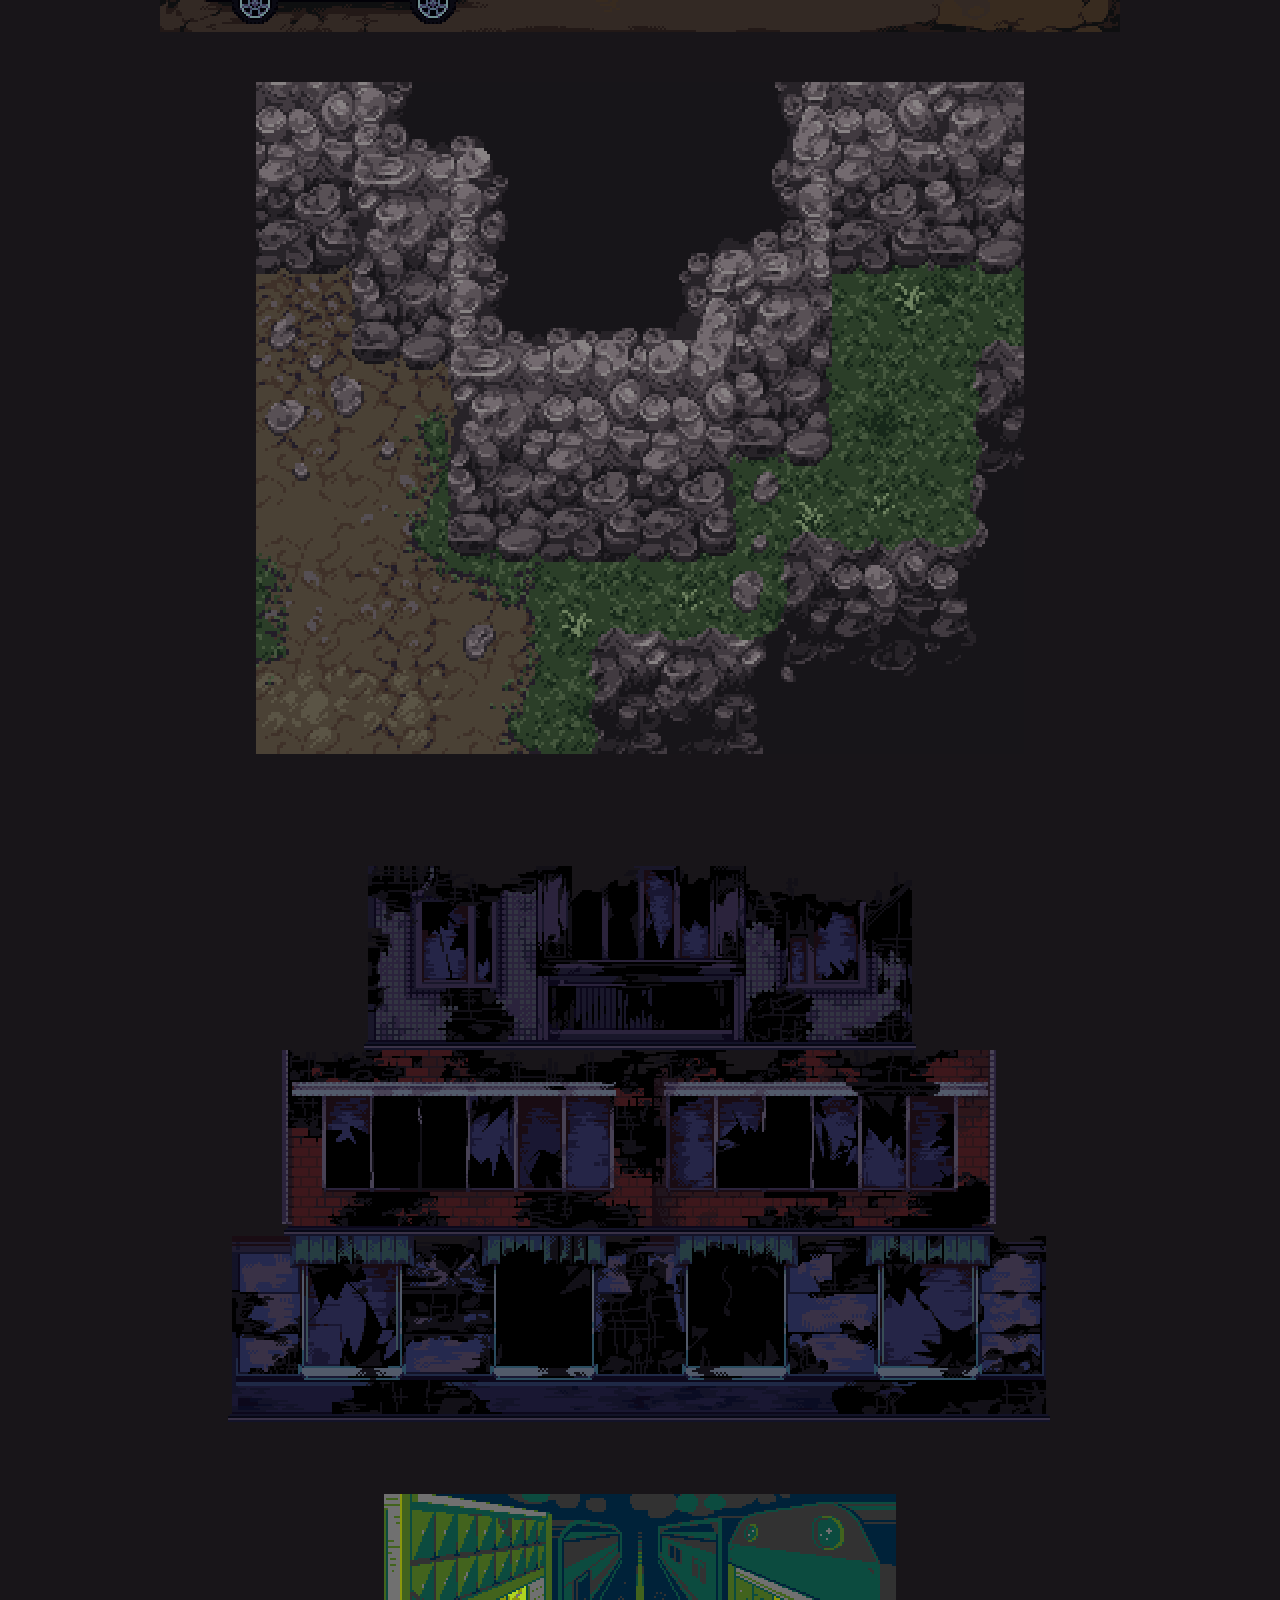
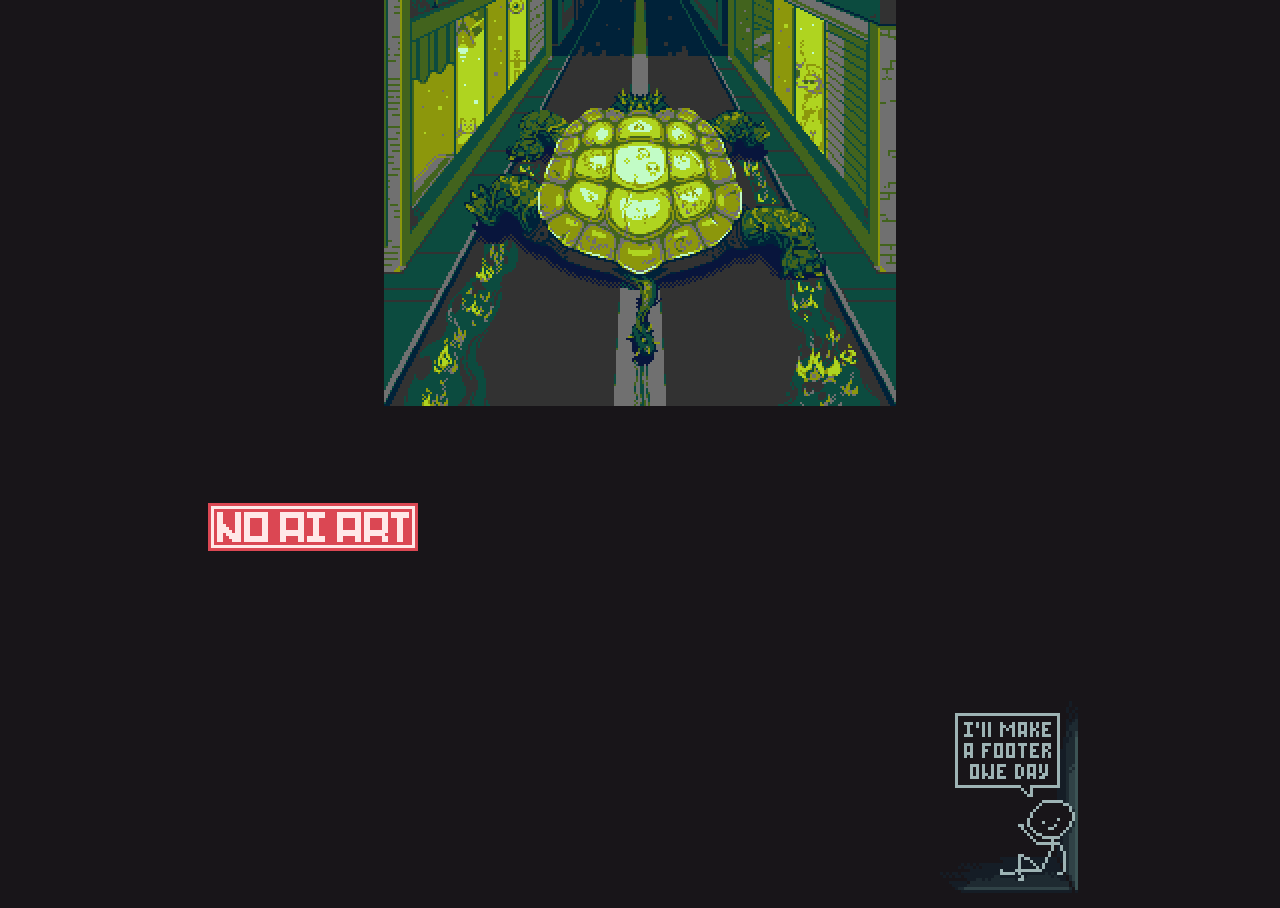
==== commit 87a7d5d7: "Initial commit" ====
--- a/index.html
+++ b/index.html
@@ -3,7 +3,10 @@
 <head>
 <meta charset="utf-8">
 <meta name="viewport" content="width=device-width, initial-scale=1">
-<title>Pixel Art Portfolio</title>
+<title>Callousbun</title>
+<link rel="icon" href="favicon.ico" sizes="48x48">
+<link rel="icon" type="image/png" sizes="32x32" href="favicon-32.png">
+<meta name="theme-color" content="#181519">
 <link rel="stylesheet" href="style.css">
 <script>document.documentElement.classList.add("loading");setTimeout(function(){document.documentElement.classList.remove("loading")},6000);</script>
 </head>
--- a/style.css
+++ b/style.css
@@ -25,7 +25,7 @@
 .page { max-width:960px; margin:0 auto; padding:16px; }
 
 .top-row { display:flex; justify-content:space-between; align-items:flex-start; gap:8px; max-width:100%; margin:0 0 8px var(--welcome-ml, 0px); width:var(--welcome-w, auto); }  /* строка над приветствием: язык слева, звук справа, по ширине рамки */
-.lang { display:flex; gap:4px; }
+.lang { display:flex; gap:0; }   /* кнопки языка вплотную друг к другу */
 .btn { background:var(--panel); color:var(--text); border:1px solid var(--line); padding:4px 10px; font:inherit; font-size:13px; cursor:pointer; }
 .btn:hover { border-color:var(--text); }
 
@@ -53,7 +53,7 @@
 .gallery-wrap { padding:0 32px 32px; }
 .gallery { display:flex; flex-wrap:wrap; justify-content:center; gap:24px; align-items:flex-start; }
 .work { background:none; border:1px solid transparent; padding:8px; color:var(--text); font:inherit; text-align:left; cursor:pointer; }
-.work:hover, .work:focus-visible { border-color:var(--text); outline:none; }
+.work.hover, .work:focus-visible { border-color:var(--text); outline:none; }   /* .hover ставит script.js: так обводка следует за курсором и во время прокрутки */
 .work .desc { font-family:var(--ff-desc); font-size:var(--fs-desc-px, var(--fs-desc)); line-height:var(--lh-desc-px, var(--lh-desc)); color:var(--dim); margin-top:8px; overflow-wrap:anywhere; }
 
 .footer-art { margin-top:48px; overflow:hidden; line-height:0; }
@@ -73,7 +73,8 @@
 .zoom { display:flex; align-items:center; gap:10px; transition:opacity .4s; }
 .zoom span { min-width:3ch; font-family:var(--ff-zoom); font-size:var(--fs-zoom-px, var(--fs-zoom)); line-height:var(--lh-zoom-px, var(--lh-zoom)); }
 .viewer-caption { transition:opacity .4s; }
-.viewer.idle .zoom, .viewer.idle .viewer-caption { opacity:0; pointer-events:none; }
+.viewer.idle .zoom, .viewer.idle .viewer-caption, .viewer.idle #viewerClose { opacity:0; pointer-events:none; }
+#viewerClose { transition:opacity .4s; }
 .viewer.idle { cursor:none; }
 .viewer-stage.pannable { cursor:grab; }
 .viewer-stage.dragging { cursor:grabbing; }
@@ -126,3 +127,17 @@
   :root { --fs-title:45px; --lh-title:54px; --fs-welcome:27px; --lh-welcome:40px; }
 }
 
+
+/* --- Этап 8 --- */
+/* Стрелки галереи: область нажатия шире самого спрайта (спрайт не увеличивается) */
+.nav::before { content:""; position:absolute; top:-36px; bottom:-36px; left:-24px; right:-24px; }
+
+/* Кнопки соцсетей: наведение и клик - только по кругу размером со спрайт (углы квадрата не считаются).
+   Сам .contact события не ловит, их ловят иконка (круг) и подпись. */
+.contact { pointer-events:none; }
+.contact > img { pointer-events:auto; border-radius:50%; }
+.contact > .label { pointer-events:auto; }
+
+/* Спрайты нельзя выделить, перетащить мышью или "сохранить" долгим нажатием на телефоне */
+.px, .frame-canvas { -webkit-user-drag:none; user-drag:none; user-select:none; -webkit-user-select:none; -webkit-touch-callout:none; }
+.pbtn, .work, .contact > img { -webkit-touch-callout:none; -webkit-tap-highlight-color:transparent; }
